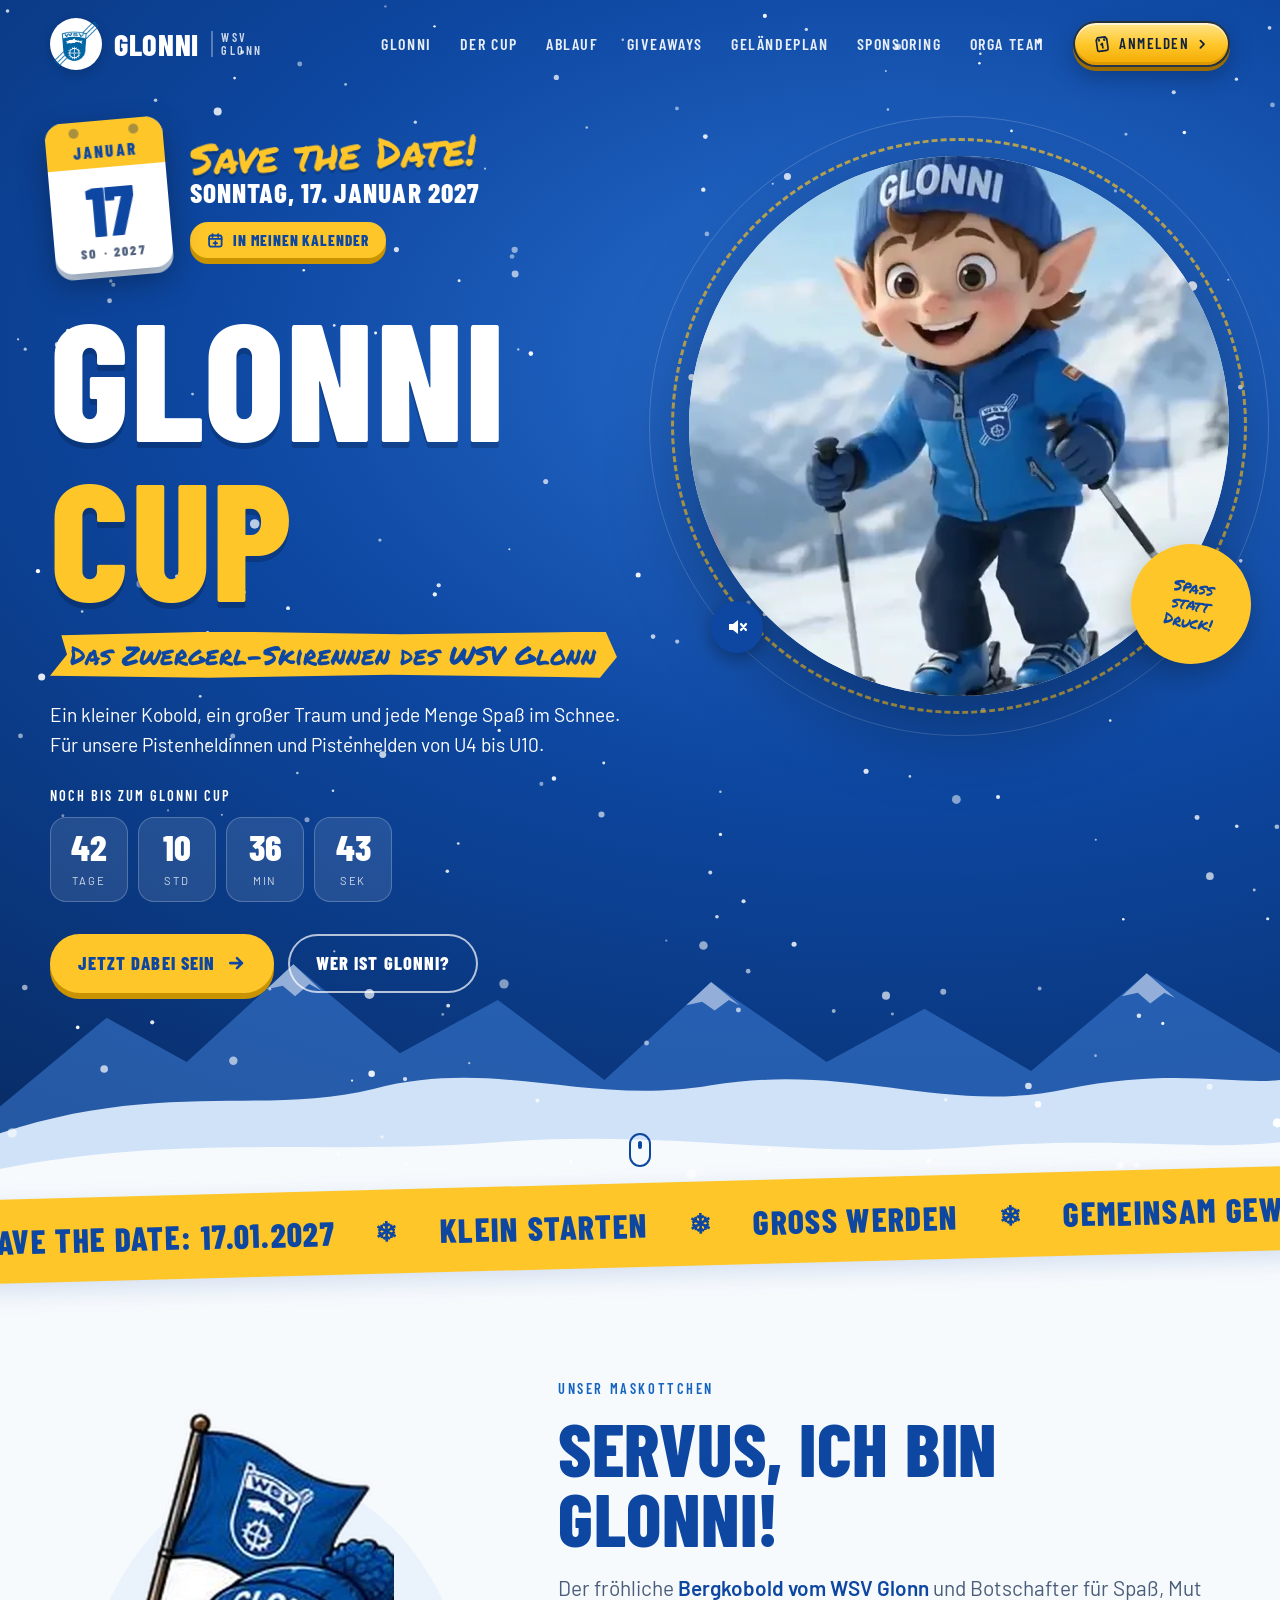
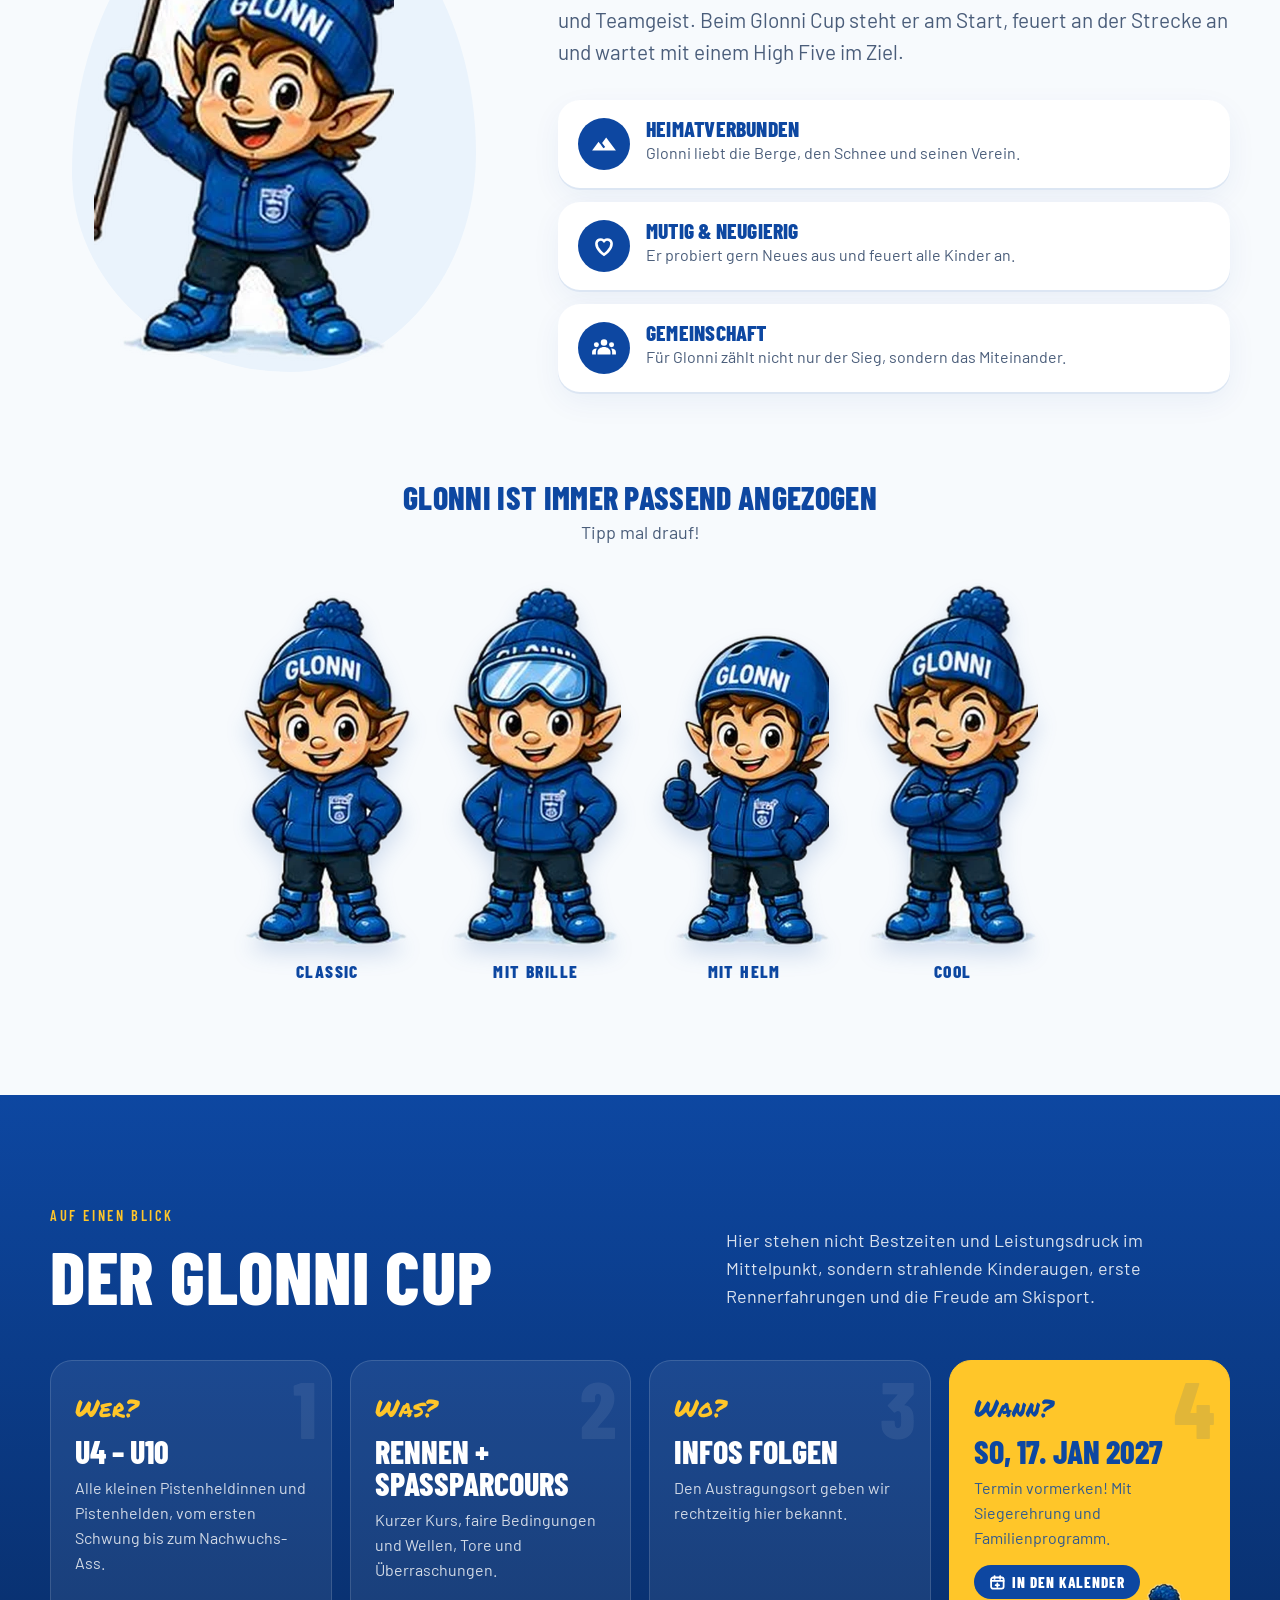
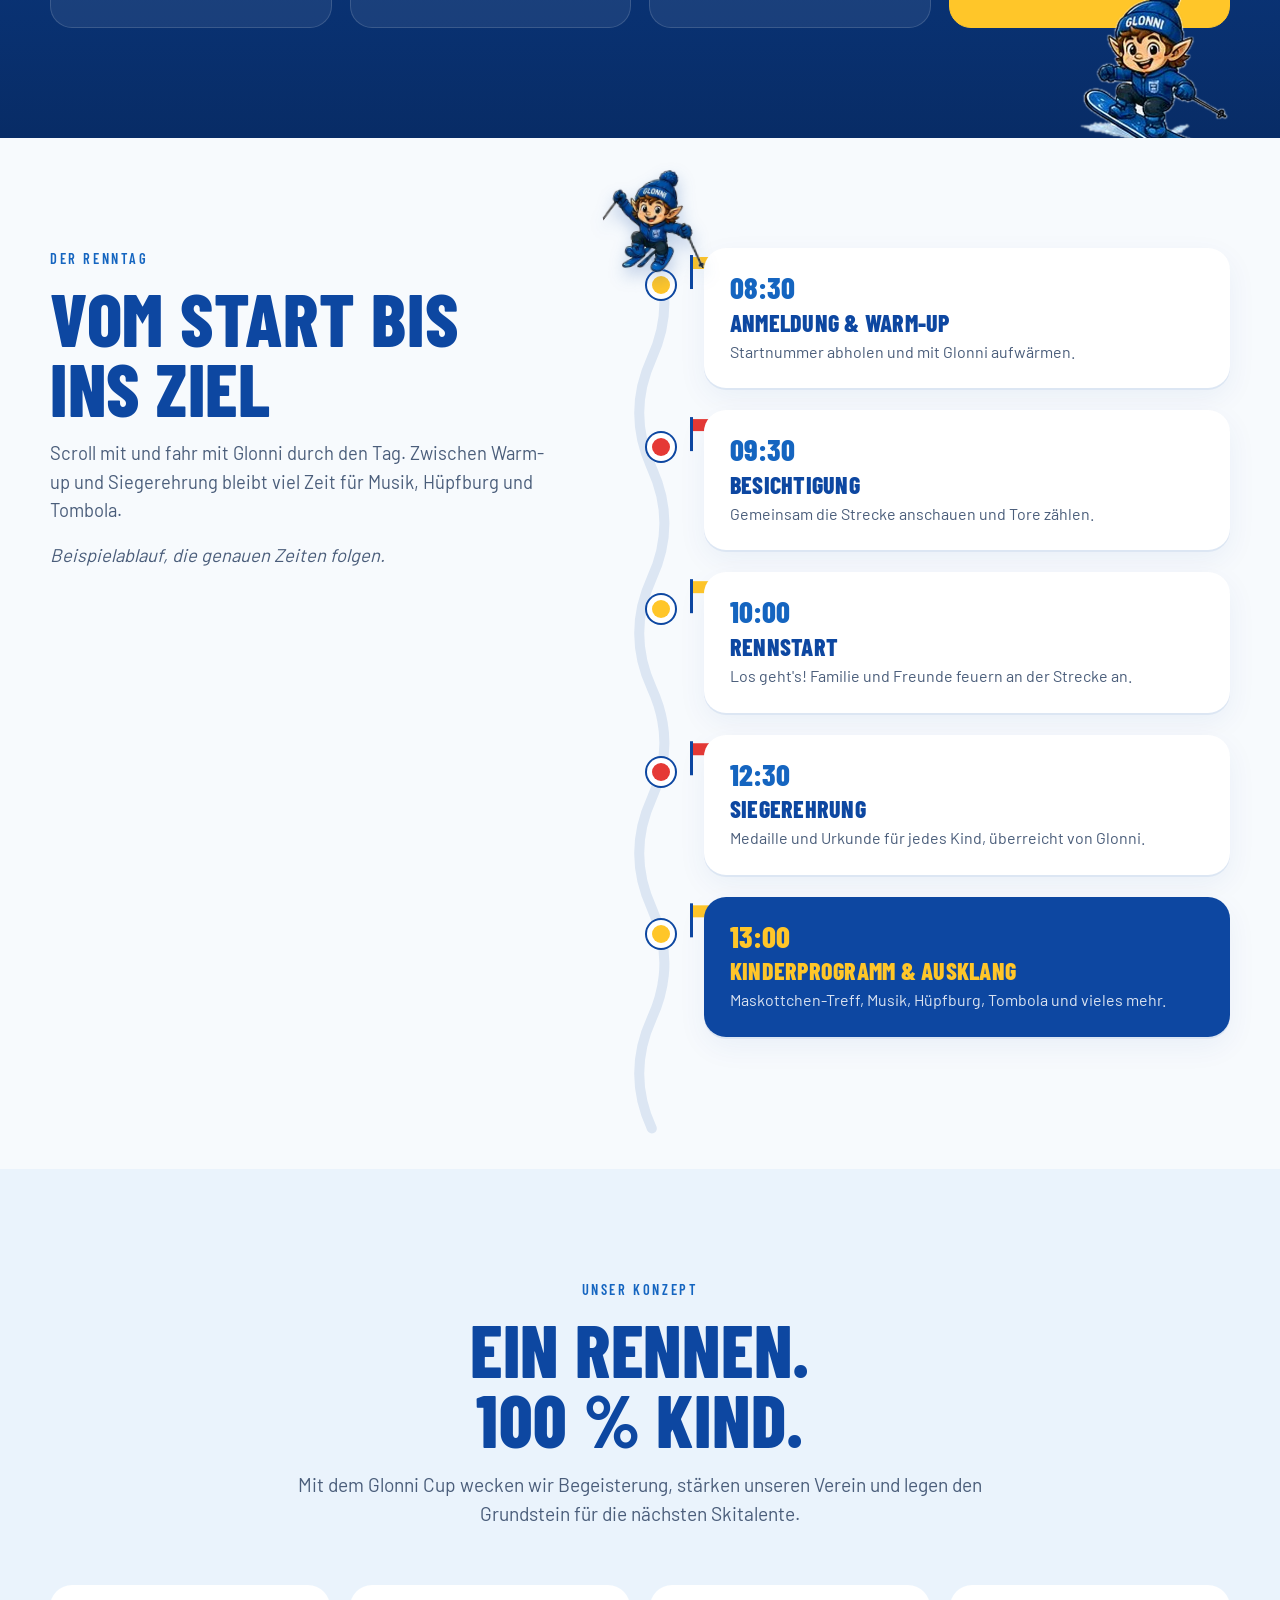
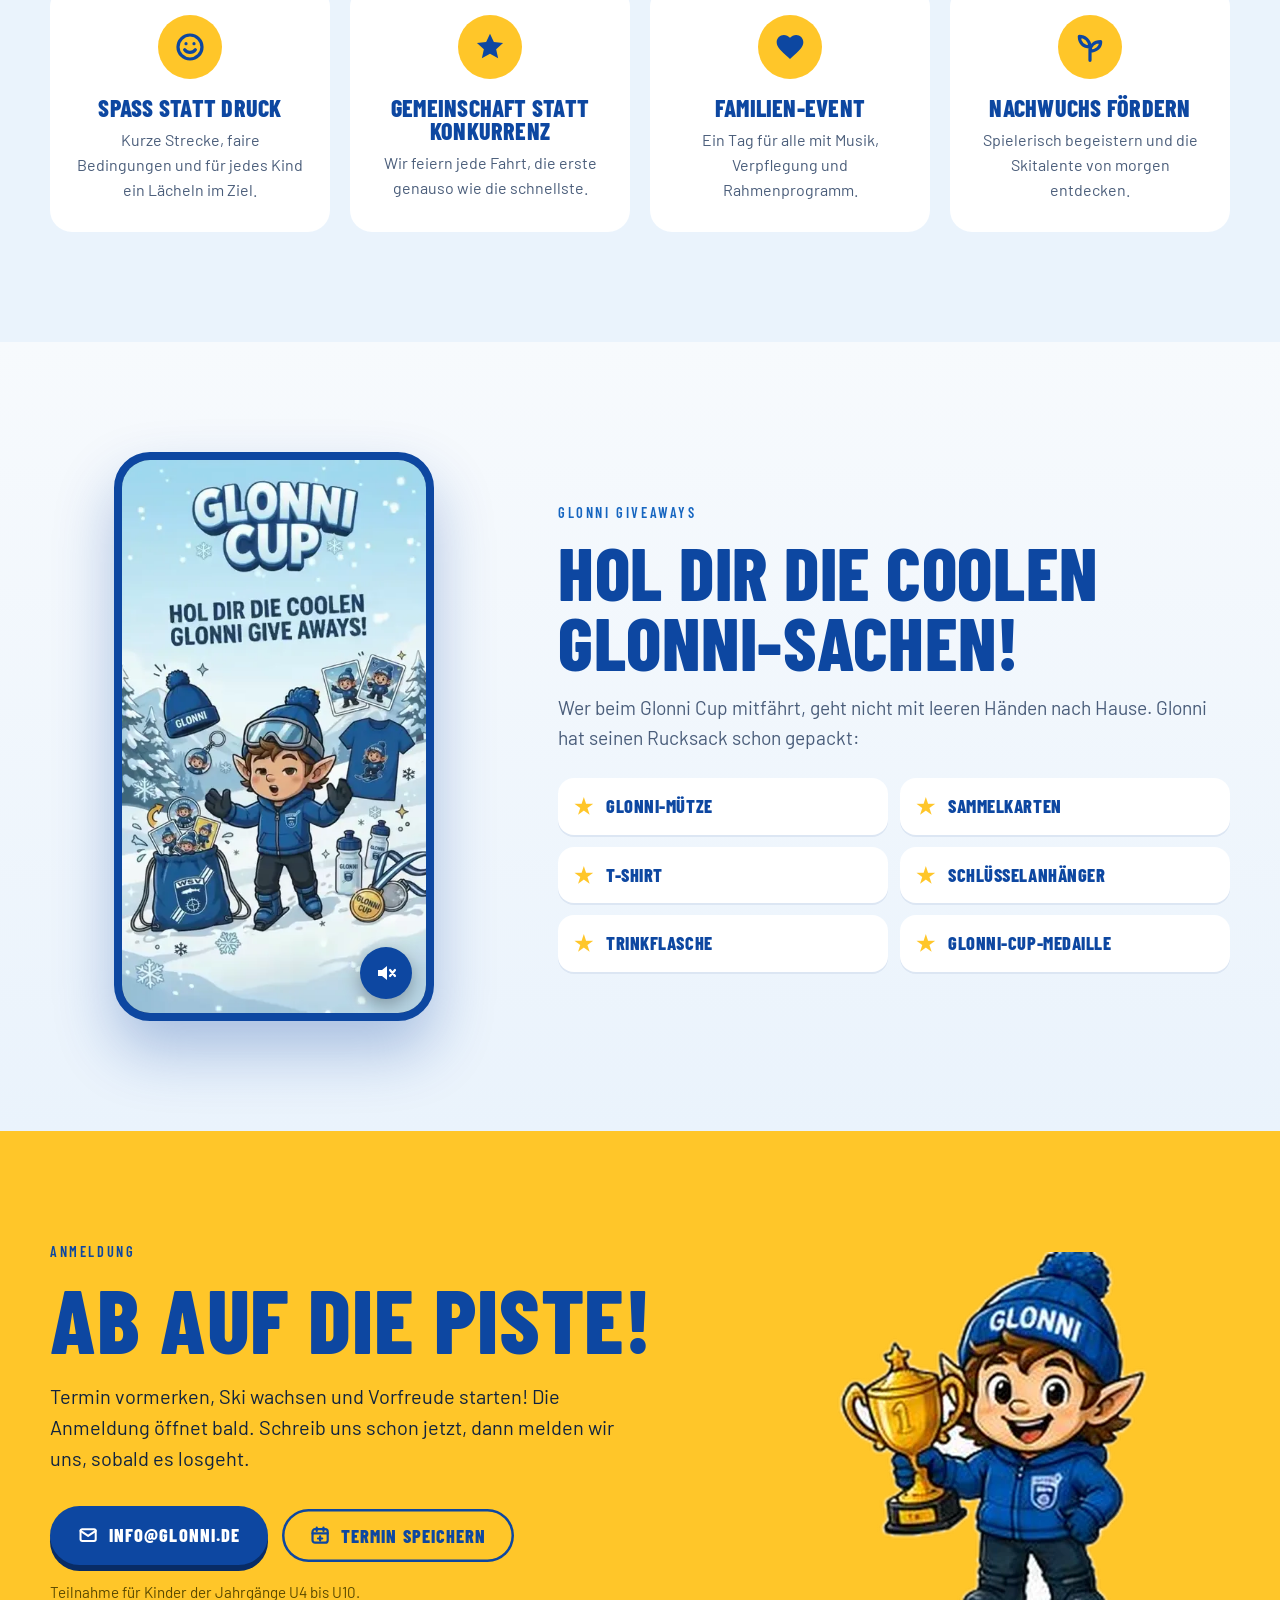
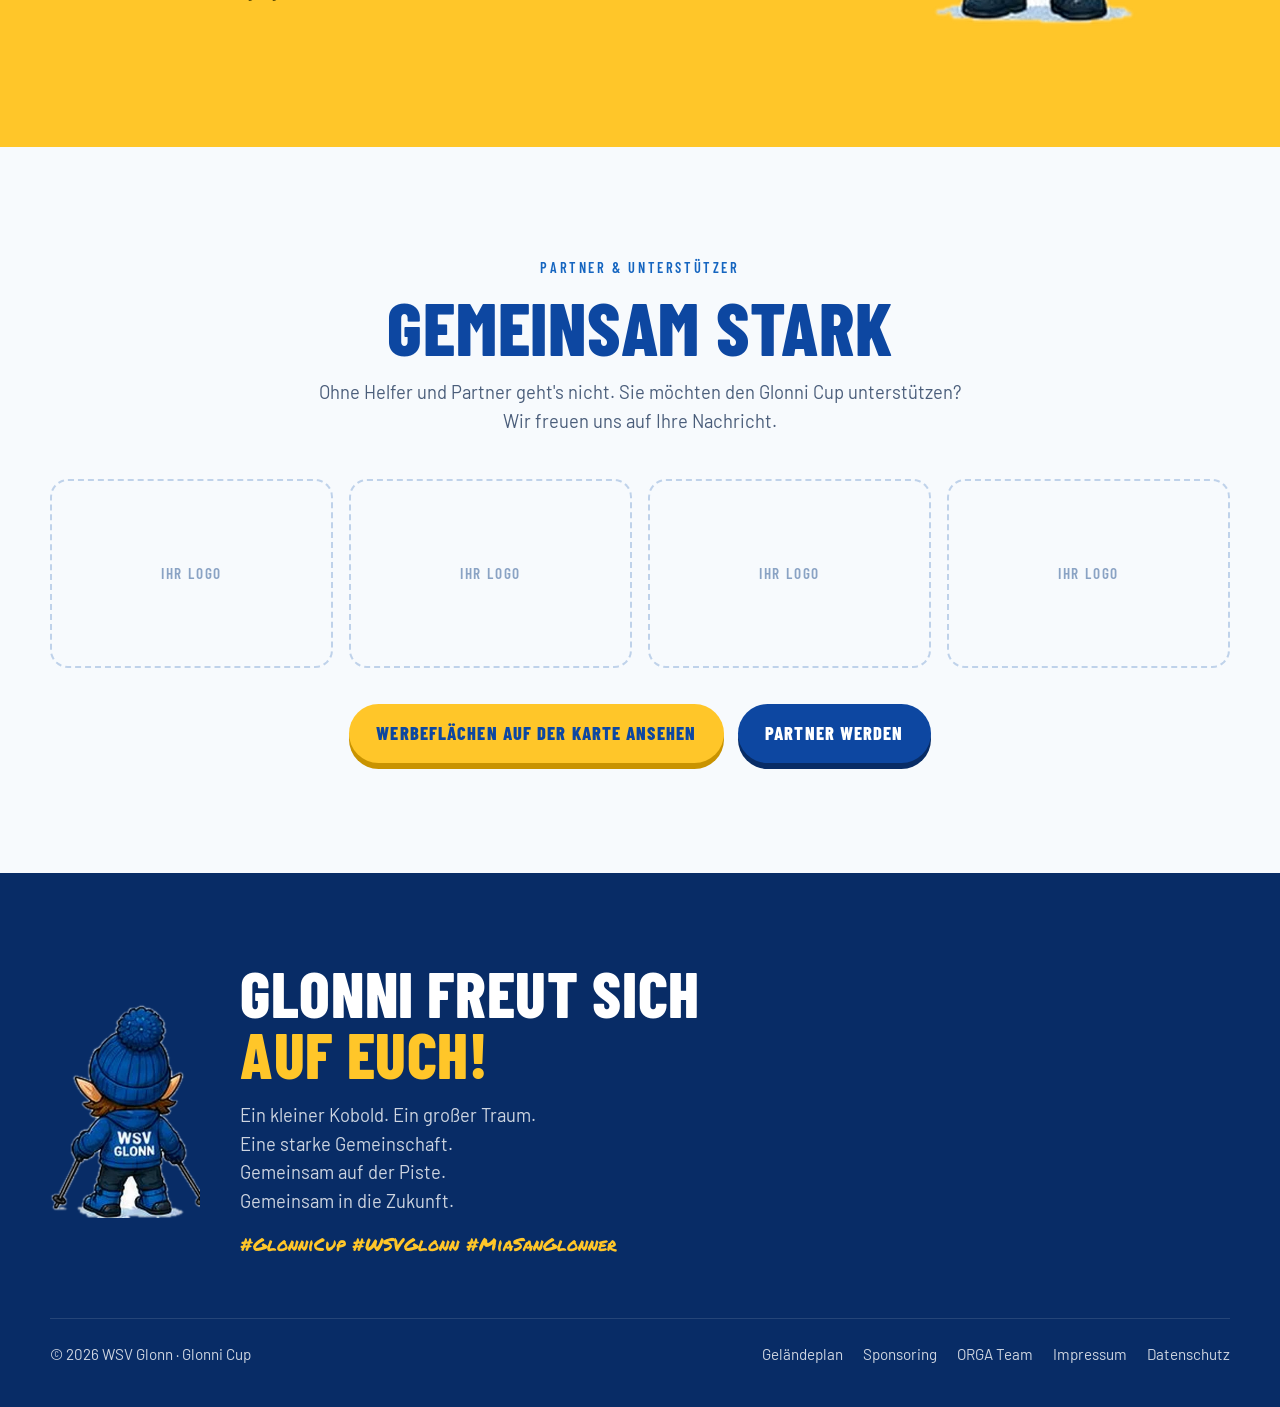
==== index.html @ fd5addab "Mobil: kompakter Anmelden-Button direkt neben dem Menü-Symbol Button am Handy auf Menü-Höhe (40 px)," ====
<!DOCTYPE html>
<html lang="de">
<head>
<meta charset="utf-8">
<meta name="viewport" content="width=device-width, initial-scale=1">
<title>Glonni Cup – Das Zwergerl-Skirennen des WSV Glonn</title>
<meta name="description" content="Save the Date: Glonni Cup 2027 am 17. Januar 2027 – das Zwergerl-Skirennen des WSV Glonn für Kinder U4 bis U10. Spaß statt Druck!">
<meta name="theme-color" content="#0D47A1">
<meta property="og:title" content="Glonni Cup 2027 – Das Zwergerl-Skirennen des WSV Glonn">
<meta property="og:description" content="Klein starten. Groß werden. Gemeinsam gewinnen.">
<link rel="icon" href="data:image/svg+xml,%3Csvg xmlns='http://www.w3.org/2000/svg' viewBox='0 0 64 64'%3E%3Ccircle cx='32' cy='32' r='32' fill='%230D47A1'/%3E%3Ctext x='32' y='45' font-family='Arial Black,Arial' font-weight='900' font-size='38' text-anchor='middle' fill='white'%3EG%3C/text%3E%3C/svg%3E">
<style>
@font-face{font-family:"Barlow Condensed";font-weight:800;font-display:swap;src:url([data-uri]) format("woff2")}
@font-face{font-family:"Barlow Condensed";font-weight:600;font-display:swap;src:url([data-uri]) format("woff2")}
@font-face{font-family:"Barlow";font-weight:400;font-display:swap;src:url([data-uri]) format("woff2")}
@font-face{font-family:"Barlow";font-weight:600;font-display:swap;src:url([data-uri]) format("woff2")}
@font-face{font-family:"Permanent Marker";font-weight:400;font-display:swap;src:url([data-uri]) format("woff2")}

:root{
  --navy:#0D47A1; --deep:#082C66; --blue:#1565C0; --sky:#42A5F5; --ice:#EAF3FC; --snow:#F7FAFD;
  --yellow:#FFC629; --ink:#10233F; --muted:#4A5D7A;
  --display:"Barlow Condensed","Arial Narrow",Arial,sans-serif;
  --body:"Barlow",system-ui,-apple-system,"Segoe UI",sans-serif;
  --brush:"Permanent Marker","Comic Sans MS",cursive;
  --r:22px;
}
*{box-sizing:border-box;margin:0;padding:0}
html{scroll-behavior:smooth;-webkit-text-size-adjust:100%;overflow-x:hidden}
@supports (overflow:clip){html,body{overflow-x:clip}}
body{font-family:var(--body);color:var(--ink);background:var(--snow);line-height:1.55;font-size:18px;overflow-x:hidden}
img{display:block;max-width:100%;height:auto}
a{color:inherit}
.wrap{width:min(1180px,100% - 40px);margin-inline:auto}
h1,h2,h3{font-family:var(--display);font-weight:800;line-height:.95;letter-spacing:.01em;text-transform:uppercase}
h2{font-size:clamp(2.6rem,7vw,4.6rem);color:var(--navy)}
h3{font-size:1.5rem;color:var(--navy)}
.kicker{font-family:var(--display);font-weight:600;text-transform:uppercase;letter-spacing:.18em;font-size:.9rem;color:var(--blue);margin-bottom:.8rem;display:block}
.brush{font-family:var(--brush);display:inline-block;background:var(--yellow);color:var(--navy);padding:.35em .8em .3em;transform:rotate(-2.5deg);
  clip-path:polygon(2% 8%,30% 0,62% 6%,98% 0,100% 55%,97% 100%,60% 94%,28% 100%,0 96%,3% 50%);line-height:1.15}
.btn{display:inline-flex;align-items:center;gap:.6em;font-family:var(--display);font-weight:800;text-transform:uppercase;letter-spacing:.06em;font-size:1.15rem;
  padding:.85em 1.5em;border-radius:999px;text-decoration:none;transition:transform .2s cubic-bezier(.3,1.6,.5,1),box-shadow .2s;border:0;cursor:pointer}
.btn:hover{transform:translateY(-3px) rotate(-1deg)}
.btn-y{background:var(--yellow);color:var(--navy);box-shadow:0 6px 0 #C99300}
.btn-y:hover{box-shadow:0 9px 0 #C99300}
.btn-o{color:#fff;box-shadow:inset 0 0 0 2px rgba(255,255,255,.7)}
.btn-n{background:var(--navy);color:#fff;box-shadow:0 6px 0 var(--deep)}
.btn svg{width:1.1em;height:1.1em}

/* NAV */
.nav{position:fixed;inset:0 0 auto;z-index:50;transition:background .3s,box-shadow .3s,padding .3s;padding:18px 0}
.nav.solid{background:rgba(8,44,102,.92);backdrop-filter:blur(10px);-webkit-backdrop-filter:blur(10px);box-shadow:0 4px 20px rgba(0,0,0,.15);padding:10px 0}
.nav .wrap{display:flex;align-items:center;justify-content:space-between;gap:20px}
.logo{font-family:var(--display);font-weight:800;font-size:1.9rem;color:#fff;text-decoration:none;letter-spacing:.02em;display:flex;align-items:center;gap:.4em}
.logo .crest{flex:none;width:52px;height:52px;border-radius:50%;background:#fff;display:grid;place-items:center;box-shadow:0 3px 12px rgba(0,0,0,.18);transition:width .3s,height .3s}
.logo .crest img{width:84%;height:84%;object-fit:contain}
.nav.solid .logo .crest{width:44px;height:44px}
.logo .lt{line-height:1}
.logo small{font-size:.75rem;letter-spacing:.2em;opacity:.8;font-weight:600;border-left:2px solid rgba(255,255,255,.4);padding-left:.7em;line-height:1.1}
.nav ul{display:flex;gap:28px;list-style:none;align-items:center}
.nav ul a{color:#fff;text-decoration:none;font-family:var(--display);font-weight:600;text-transform:uppercase;letter-spacing:.1em;font-size:1rem;opacity:.9}
.nav ul a:hover{opacity:1;color:var(--yellow)}
.nav .btn{font-size:.95rem;padding:.6em 1.2em}
@media (max-width:1080px){.nav ul{gap:18px}.nav ul a{letter-spacing:.06em}}
.mob,.menu{display:none}
@media (max-width:820px){
  .nav ul{display:none}
  .nav .wrap{gap:10px}
  .logo{font-size:1.6rem;gap:.35em;min-width:0}
  .logo small{display:block;font-size:.62rem;padding-left:.55em}
  .logo .crest{width:44px;height:44px}
  .nav.solid .logo .crest{width:40px;height:40px}
  .mob{display:flex;align-items:center;gap:12px}
  .mcta{font-size:.9rem;padding:.55em 1.1em;transition:opacity .25s,transform .25s}
  .nav.open .mcta{opacity:0;pointer-events:none;transform:translateY(-6px)}
  .nav.open{background:transparent;box-shadow:none;backdrop-filter:none;-webkit-backdrop-filter:none}
  .burger{width:48px;height:48px;border-radius:50%;border:0;background:rgba(255,255,255,.14);display:grid;place-content:center;gap:5px;cursor:pointer;-webkit-tap-highlight-color:transparent}
  .nav.solid .burger{background:rgba(255,255,255,.12)}
  .burger i{display:block;width:22px;height:2.5px;border-radius:2px;background:#fff;transition:transform .35s cubic-bezier(.6,0,.3,1.3),opacity .2s}
  .nav.open .burger{background:var(--yellow)}
  .nav.open .burger i{background:var(--navy)}
  .nav.open .burger i:nth-child(1){transform:translateY(7.5px) rotate(45deg)}
  .nav.open .burger i:nth-child(2){opacity:0}
  .nav.open .burger i:nth-child(3){transform:translateY(-7.5px) rotate(-45deg)}
  .menu{display:block;position:fixed;inset:0;z-index:49;background:radial-gradient(120% 70% at 80% 0%,#2A6FD0 0%,var(--navy) 45%,var(--deep) 100%);
    clip-path:circle(0 at calc(100% - 44px) 44px);transition:clip-path .55s cubic-bezier(.7,0,.2,1);visibility:hidden;overflow:hidden}
  .menu.open{clip-path:circle(150% at calc(100% - 44px) 44px);visibility:visible}
  .menu-in{display:flex;flex-direction:column;align-items:flex-start;gap:4px;padding:110px 28px 40px;height:100%;overflow-y:auto}
  .menu a:not(.btn){font-family:var(--display);font-weight:800;text-transform:uppercase;color:#fff;text-decoration:none;font-size:clamp(2.3rem,11vw,3.2rem);line-height:1.15;letter-spacing:.01em;
    opacity:0;transform:translateX(-30px);transition:opacity .4s,transform .5s cubic-bezier(.2,1.2,.4,1),color .2s}
  .menu a:not(.btn):active,.menu a:not(.btn):hover{color:var(--yellow)}
  .menu .btn{margin-top:22px;font-size:1.2rem;opacity:0;transform:translateY(20px);transition:opacity .4s,transform .5s cubic-bezier(.2,1.2,.4,1)}
  .mdate{font-family:var(--display);font-weight:800;text-transform:uppercase;letter-spacing:.14em;font-size:.9rem;color:var(--yellow);margin-bottom:14px;opacity:0;transition:opacity .4s}
  .menu.open a,.menu.open .btn,.menu.open .mdate{opacity:1;transform:none}
  .menu.open .menu-in>*:nth-child(2){transition-delay:.12s}.menu.open .menu-in>*:nth-child(3){transition-delay:.16s}
  .menu.open .menu-in>*:nth-child(4){transition-delay:.2s}.menu.open .menu-in>*:nth-child(5){transition-delay:.24s}
  .menu.open .menu-in>*:nth-child(6){transition-delay:.28s}.menu.open .menu-in>*:nth-child(7){transition-delay:.32s}
  .menu.open .menu-in>*:nth-child(8){transition-delay:.36s}.menu.open .menu-in>*:nth-child(9){transition-delay:.4s}.menu.open .menu-in>*:nth-child(10){transition-delay:.44s}.menu.open .menu-in>*:nth-child(11){transition-delay:.48s}
  .mglonni{position:absolute;right:-10px;bottom:-30px;width:42%;max-width:190px;transform:translateY(60%) rotate(-8deg);transition:transform .7s cubic-bezier(.2,1.3,.4,1) .3s;pointer-events:none}
  .menu.open .mglonni{transform:translateY(0) rotate(-8deg)}
}
@media (max-width:820px) and (max-height:620px){.mglonni{display:none}}

/* HERO */
.hero{position:relative;min-height:100svh;background:radial-gradient(120% 80% at 70% 30%,#2A6FD0 0%,var(--navy) 45%,var(--deep) 100%);color:#fff;overflow:hidden;display:flex;align-items:center;padding:120px 0 200px}
#snow{position:absolute;inset:0;width:100%;height:100%;pointer-events:none;z-index:3}
.hero .wrap{position:relative;z-index:4;display:grid;grid-template-columns:1.05fr .95fr;gap:40px;align-items:center}
.hero h1{font-size:clamp(4.6rem,15vw,10.5rem);color:#fff;text-shadow:0 6px 0 rgba(0,0,0,.18)}
.hero h1 span{display:block}
.hero h1 .l2{color:var(--yellow)}
.hero .brush{font-size:clamp(1.1rem,2.6vw,1.6rem);margin:1rem 0 1.4rem}
.hero p.lead{font-size:1.2rem;max-width:30em;opacity:.92}
.hero .cta{display:flex;flex-wrap:wrap;gap:14px;margin-top:2rem}
.count{display:flex;gap:10px;margin-top:1.8rem}
.count div{background:rgba(255,255,255,.1);border:1px solid rgba(255,255,255,.22);border-radius:16px;padding:10px 0 8px;width:78px;text-align:center;backdrop-filter:blur(4px)}
.count b{display:block;font-family:var(--display);font-weight:800;font-size:2.3rem;line-height:1}
.count span{font-size:.7rem;letter-spacing:.16em;text-transform:uppercase;opacity:.8}
.count-label{font-family:var(--display);font-weight:600;letter-spacing:.14em;text-transform:uppercase;font-size:.9rem;margin-top:1.6rem;opacity:.85}
.count-label + .count{margin-top:.6rem}

.globe{position:relative;aspect-ratio:1;width:min(100%,540px);justify-self:center;align-self:start;margin-top:36px}
.globe .disc{position:absolute;inset:0;border-radius:50%;overflow:hidden;isolation:isolate;background:radial-gradient(circle at 50% 45%,#fff 0,var(--snow) 60%,#DCE9F7 100%);box-shadow:0 30px 80px rgba(0,0,0,.35),inset 0 -20px 40px rgba(13,71,161,.12)}
.globe .ring{position:absolute;inset:-18px;border-radius:50%;border:3px dashed rgba(255,198,41,.7);animation:spin 40s linear infinite}
.globe .ring2{position:absolute;inset:-40px;border-radius:50%;border:1px solid rgba(255,255,255,.18)}
.globe .skier{position:absolute;inset:0;width:100%;height:100%;object-fit:cover;object-position:50% 62%}
.globe{pointer-events:none}.globe .snd{pointer-events:auto}
.snd{position:absolute;left:4%;bottom:8%;z-index:3;width:52px;height:52px;border-radius:50%;border:0;background:var(--navy);color:#fff;display:grid;place-items:center;cursor:pointer;box-shadow:0 6px 18px rgba(0,0,0,.3);transition:transform .2s}
.snd:hover{transform:scale(1.1)}.snd svg{width:24px;height:24px}.snd .w{display:none}.snd.on .w{display:inline}.snd.on .x{display:none}
.std{display:inline-block;font-family:var(--display);font-weight:800;text-transform:uppercase;letter-spacing:.14em;font-size:1rem;background:rgba(255,255,255,.12);border:1px solid rgba(255,255,255,.3);border-radius:999px;padding:.45em 1.1em;margin-bottom:1rem;color:#fff}
.globe .badge{position:absolute;right:-4%;bottom:6%;width:120px;height:120px;border-radius:50%;background:var(--yellow);color:var(--navy);display:grid;place-items:center;text-align:center;
  font-family:var(--brush);font-size:1rem;line-height:1.1;transform:rotate(10deg);box-shadow:0 10px 30px rgba(0,0,0,.25);animation:wobble 4s ease-in-out infinite;z-index:2}
.enter{opacity:0;animation:dropin 1.1s cubic-bezier(.2,1.3,.4,1) forwards}
.enter.d1{animation-delay:.1s}.enter.d2{animation-delay:.25s}.enter.d3{animation-delay:.4s}.enter.d4{animation-delay:.55s}.enter.d5{animation-delay:.7s}
.globe.enter{animation:skiin 1.4s cubic-bezier(.2,1.1,.3,1) .3s forwards}
@keyframes dropin{from{opacity:0;transform:translateY(40px)}to{opacity:1;transform:none}}
@keyframes skiin{from{opacity:0;transform:translate(30%,-25%) rotate(12deg) scale(.7)}to{opacity:1;transform:none}}
@keyframes carve{0%,100%{transform:translate(0,0) rotate(-2deg)}50%{transform:translate(-3%,2%) rotate(3deg)}}
@keyframes spin{to{transform:rotate(360deg)}}
@keyframes wobble{0%,100%{transform:rotate(10deg) scale(1)}50%{transform:rotate(-4deg) scale(1.06)}}

.mtn{position:absolute;left:0;right:0;bottom:-2px;width:100%;z-index:2;pointer-events:none}
.mtn svg{display:block;width:100%;height:auto}
.mtn.back{z-index:1}
.scroll-hint{position:absolute;left:50%;bottom:26px;z-index:5;transform:translateX(-50%);color:var(--navy);font-family:var(--display);font-weight:600;letter-spacing:.2em;text-transform:uppercase;font-size:.8rem;display:flex;flex-direction:column;align-items:center;gap:4px;text-decoration:none}
.scroll-hint i{width:22px;height:34px;border:2px solid var(--navy);border-radius:12px;position:relative}
.scroll-hint i::after{content:"";position:absolute;left:50%;top:6px;width:4px;height:8px;margin-left:-2px;border-radius:2px;background:var(--navy);animation:sh 1.6s infinite}
@keyframes sh{0%{opacity:1;transform:none}100%{opacity:0;transform:translateY(12px)}}

@media (max-width:900px){
  .hero{padding:110px 0 170px}
  .hero .wrap{grid-template-columns:1fr;text-align:center}
  .hero p.lead{margin-inline:auto}
  .hero .cta,.count{justify-content:center}
  .globe{width:min(86%,420px);order:-1;margin-top:10px}
  .globe .badge{width:96px;height:96px;font-size:.85rem}
  .hero .brush{font-size:1rem}
  /* Handy: Video rechteckig, bildschirmfüllend */
  .hero{padding-top:0;align-items:flex-start}
  .hero .wrap{gap:28px}
  .globe{order:-1;width:100vw;max-width:none;margin:0 calc(50% - 50vw);aspect-ratio:auto;height:100vh;height:100svh;justify-self:stretch}
  .globe .ring,.globe .ring2{display:none}
  .globe .disc{border-radius:0;box-shadow:none;background:var(--deep)}
  .globe .skier{object-position:50% 50%}
  .globe .disc::after{content:"";position:absolute;inset:auto 0 0 0;height:30%;background:linear-gradient(to bottom,rgba(8,44,102,0),var(--deep));pointer-events:none}
  .globe .disc::before{content:"";position:absolute;inset:0 0 auto 0;height:120px;background:linear-gradient(to top,rgba(8,44,102,0),rgba(8,44,102,.55));z-index:1;pointer-events:none}
  .globe .badge{right:16px;bottom:72px;transform:rotate(10deg)}
  .globe .snd{left:16px;bottom:80px}
  .globe.enter{animation:vfade 1s ease .1s forwards}
  @keyframes vfade{from{opacity:0}to{opacity:1}}
}


/* Anmelden-Button */
.signbtn{position:relative;overflow:hidden;isolation:isolate;gap:.5em;color:var(--ink);letter-spacing:.08em;
  background:linear-gradient(180deg,#FFE58A 0%,#FFC629 52%,#F2A900 100%);border:2px solid rgba(16,35,63,.9);
  box-shadow:inset 0 2px 0 rgba(255,255,255,.65),inset 0 -3px 0 rgba(160,100,0,.25),0 4px 0 #9C6B00,0 10px 22px rgba(4,22,56,.35);
  transition:transform .2s cubic-bezier(.3,1.6,.5,1),box-shadow .2s}
.signbtn .ic{width:1.2em;height:1.2em;flex:none;transform:rotate(-8deg)}
.signbtn .ch{width:.95em;height:.95em;flex:none;margin-left:-.1em;transition:transform .25s}
.signbtn::after{content:"";position:absolute;inset:-20% auto -20% -60%;width:45%;z-index:-1;
  background:linear-gradient(100deg,transparent,rgba(255,255,255,.85),transparent);transform:skewX(-20deg);animation:shine 4.5s ease-in-out 1.5s infinite}
@keyframes shine{0%,70%{left:-60%}100%{left:130%}}
.signbtn:hover{transform:translateY(-2px) rotate(-1deg);box-shadow:inset 0 2px 0 rgba(255,255,255,.65),inset 0 -3px 0 rgba(160,100,0,.25),0 6px 0 #9C6B00,0 14px 28px rgba(4,22,56,.4)}
.signbtn:hover .ch{transform:translateX(3px)}
.signbtn:active{transform:translateY(3px);box-shadow:inset 0 2px 0 rgba(255,255,255,.5),0 1px 0 #9C6B00,0 4px 10px rgba(4,22,56,.3)}
.signbtn:focus-visible{outline:3px solid #fff;outline-offset:3px}
.nav ul a.signbtn,.nav ul a.signbtn:hover,.nav .signbtn:hover{color:var(--ink);opacity:1}
@media (max-width:380px){.signbtn .ch{display:none}}
/* Handy: kompakter Anmelden-Button direkt neben dem Menü-Symbol */
@media (max-width:820px){
  .nav .mob{gap:8px}
  .nav .signbtn.mcta{height:40px;padding:0 .85em;font-size:.8rem;letter-spacing:.06em;gap:.4em;border-width:1.5px;
    box-shadow:inset 0 2px 0 rgba(255,255,255,.65),inset 0 -2px 0 rgba(160,100,0,.25),0 3px 0 #9C6B00,0 6px 14px rgba(4,22,56,.3)}
  .nav .signbtn.mcta .ch{display:none}
  .nav .signbtn.mcta .ic{width:1.05em;height:1.05em}
  .nav .signbtn.mcta:hover{transform:translateY(-1px)}
}
@media (prefers-reduced-motion:reduce){.signbtn::after{animation:none;display:none}}
/* MARQUEE */
.marquee{background:var(--yellow);color:var(--navy);overflow:hidden;padding:16px 0;transform:rotate(-1.5deg);margin:-10px -20px 0;position:relative;z-index:6;box-shadow:0 8px 24px rgba(13,71,161,.15)}
.marquee .track{display:flex;width:max-content;animation:mq 28s linear infinite}
.marquee span{font-family:var(--display);font-weight:800;text-transform:uppercase;font-size:clamp(1.4rem,3vw,2.1rem);letter-spacing:.04em;padding-right:1.2em;white-space:nowrap;display:flex;align-items:center;gap:1.2em}
.marquee span::after{content:"❄";font-size:.8em}
@keyframes mq{to{transform:translateX(-50%)}}

section{position:relative;padding:110px 0}

/* GLONNI */
.about .grid{display:grid;grid-template-columns:.8fr 1.2fr;gap:60px;align-items:center}
.about .fig{position:relative;justify-self:center;width:min(100%,360px)}
.about .fig::before{content:"";position:absolute;inset:12% -6% -2%;background:var(--ice);border-radius:50% 50% 46% 54%/60% 56% 44% 40%;z-index:-1;animation:blob 9s ease-in-out infinite}
.about .fig img{animation:wave 2.8s ease-in-out infinite;transform-origin:50% 100%}
@keyframes wave{0%,100%{transform:rotate(-2deg)}50%{transform:rotate(2.5deg) translateY(-6px)}}
@keyframes blob{0%,100%{border-radius:50% 50% 46% 54%/60% 56% 44% 40%}50%{border-radius:42% 58% 55% 45%/48% 62% 38% 52%}}
.about p.big{font-size:1.3rem;margin:1.2rem 0 2rem;color:var(--muted)}
.about p.big strong{color:var(--navy)}
.traits{display:grid;gap:14px}
.trait{display:flex;gap:16px;align-items:flex-start;background:#fff;border-radius:var(--r);padding:18px 20px;box-shadow:0 2px 0 #DCE6F3,0 10px 30px rgba(13,71,161,.06);transition:transform .25s}
.trait:hover{transform:translateX(6px)}
.ico{flex:none;width:52px;height:52px;border-radius:50%;background:var(--navy);color:#fff;display:grid;place-items:center}
.ico svg{width:26px;height:26px}
.trait h3{font-size:1.35rem;margin-bottom:.15rem}
.trait p{color:var(--muted);font-size:1rem}

.wardrobe{margin-top:90px;text-align:center}
.wardrobe h3{font-size:2rem}
.wardrobe .sub{color:var(--muted);margin-top:.4rem}
.lineup{display:flex;justify-content:center;align-items:flex-end;gap:clamp(6px,3vw,40px);margin-top:36px;flex-wrap:nowrap}
.lineup figure{flex:1 1 0;max-width:170px;cursor:pointer;-webkit-tap-highlight-color:transparent}
.lineup img{animation:bob 2.4s ease-in-out infinite;transform-origin:50% 100%;filter:drop-shadow(0 12px 10px rgba(13,71,161,.15))}
.lineup figure:nth-child(2) img{animation-delay:-.6s}.lineup figure:nth-child(3) img{animation-delay:-1.2s}.lineup figure:nth-child(4) img{animation-delay:-1.8s}
.lineup figure.hop img{animation:hop .7s cubic-bezier(.3,1.5,.5,1)}
.lineup figcaption{font-family:var(--display);font-weight:800;text-transform:uppercase;color:var(--navy);letter-spacing:.08em;margin-top:10px;font-size:clamp(.8rem,2vw,1.1rem)}
@keyframes bob{0%,100%{transform:translateY(0) scaleY(1)}50%{transform:translateY(-8px) scaleY(1.01)}}
@keyframes hop{0%{transform:none}35%{transform:translateY(-50px) rotate(-8deg)}60%{transform:translateY(0) scaleY(.9)}80%{transform:scaleY(1.04)}100%{transform:none}}
@media (max-width:900px){.about .grid{grid-template-columns:1fr;gap:30px}.about .fig{width:min(70%,280px)}}

/* FACTS */
.facts{background:linear-gradient(180deg,var(--navy),var(--deep));color:#fff;overflow:hidden}
.facts h2{color:#fff}
.facts .kicker{color:var(--yellow)}
.facts .head{display:flex;justify-content:space-between;align-items:flex-end;gap:30px;flex-wrap:wrap}
.facts .head p{max-width:28em;opacity:.85}
.cards{display:grid;grid-template-columns:repeat(4,1fr);gap:18px;margin-top:50px}
.card{background:rgba(255,255,255,.07);border:1px solid rgba(255,255,255,.14);border-radius:var(--r);padding:28px 24px;position:relative;overflow:hidden;transition:transform .3s,background .3s}
.card:hover{transform:translateY(-6px) rotate(-.5deg);background:rgba(255,255,255,.12)}
.card .q{font-family:var(--brush);color:var(--yellow);font-size:1.5rem}
.card .a{font-family:var(--display);font-weight:800;text-transform:uppercase;font-size:2rem;line-height:1;margin:.5rem 0 .6rem}
.card p{opacity:.8;font-size:1rem}
.card .num{position:absolute;right:14px;top:6px;font-family:var(--display);font-weight:800;font-size:5rem;opacity:.07;line-height:1}
.facts .peek{position:absolute;right:4%;bottom:-6px;width:150px;animation:board 3.4s ease-in-out infinite}
@keyframes board{0%,100%{transform:translateX(0) rotate(0)}50%{transform:translateX(-30px) rotate(-6deg)}}
@media (max-width:980px){.cards{grid-template-columns:1fr 1fr}}
@media (max-width:560px){.cards{grid-template-columns:1fr}.facts .peek{width:110px}}

/* ABLAUF */
.ablauf .grid{display:grid;grid-template-columns:.9fr 1.1fr;gap:60px}
.ablauf .intro{position:sticky;top:110px;align-self:start}
.ablauf .intro p{color:var(--muted);margin-top:1rem;font-size:1.15rem}
.ablauf .note{font-size:.9rem;margin-top:1rem;color:var(--muted);font-style:italic}
.course{position:relative;padding-left:90px}
.course svg.path{position:absolute;left:0;top:0;width:90px;height:100%;overflow:visible}
.course .rider{position:absolute;left:-4px;top:0;width:96px;z-index:3;transition:top .1s linear;pointer-events:none;filter:drop-shadow(0 8px 8px rgba(13,71,161,.25))}
.step{position:relative;background:#fff;border-radius:var(--r);padding:24px 26px;margin-bottom:22px;box-shadow:0 2px 0 #DCE6F3,0 10px 30px rgba(13,71,161,.06)}
.step::before{content:"";position:absolute;left:-52px;top:28px;width:18px;height:18px;border-radius:50%;background:var(--yellow);box-shadow:0 0 0 5px #fff,0 0 0 7px var(--navy)}
.step:nth-child(even)::before{background:#E53935}
.step time{font-family:var(--display);font-weight:800;font-size:1.9rem;color:var(--blue);line-height:1}
.step h3{margin:.3rem 0 .3rem}
.step p{color:var(--muted);font-size:1rem}
.step.finish{background:var(--navy);color:#fff}
.step.finish h3,.step.finish time{color:var(--yellow)}
.step.finish p{color:rgba(255,255,255,.85)}
@media (max-width:900px){.ablauf .grid{grid-template-columns:1fr;gap:40px}.ablauf .intro{position:static}.course{padding-left:70px}.course svg.path{width:70px}.course .rider{width:76px;left:-6px}.step::before{left:-44px}}

/* KONZEPT */
.konzept{background:var(--ice)}
.konzept .center{text-align:center;max-width:760px;margin:0 auto}
.konzept .center p{color:var(--muted);font-size:1.2rem;margin-top:1rem}
.pillars{display:grid;grid-template-columns:repeat(4,1fr);gap:20px;margin-top:56px}
.pillar{background:#fff;border-radius:var(--r);padding:30px 24px;text-align:center;transition:transform .3s cubic-bezier(.3,1.5,.5,1)}
.pillar:hover{transform:translateY(-8px)}
.pillar .ico{margin:0 auto 18px;width:64px;height:64px;background:var(--yellow);color:var(--navy)}
.pillar .ico svg{width:32px;height:32px}
.pillar p{color:var(--muted);font-size:1rem;margin-top:.5rem}
@media (max-width:980px){.pillars{grid-template-columns:1fr 1fr}}
@media (max-width:520px){.pillars{grid-template-columns:1fr}}

/* GIVEAWAYS */
.give{background:linear-gradient(180deg,var(--snow),var(--ice))}
.give .grid{display:grid;grid-template-columns:.8fr 1.2fr;gap:60px;align-items:center}
.give .lead{font-size:1.2rem;color:var(--muted);margin:1rem 0 1.6rem}
.phone{position:relative;justify-self:center;width:min(100%,320px);aspect-ratio:9/16;border-radius:36px;overflow:hidden;background:#0a2f6b;border:8px solid var(--navy);box-shadow:0 30px 60px rgba(13,71,161,.3);transform:rotate(-3deg)}
.phone video{width:100%;height:100%;object-fit:cover;display:block}
.phone .snd{left:auto;right:14px;bottom:14px}
.goodies{list-style:none;display:grid;grid-template-columns:1fr 1fr;gap:12px}
.goodies li{background:#fff;border-radius:16px;padding:14px 16px 14px 48px;position:relative;font-family:var(--display);font-weight:800;text-transform:uppercase;color:var(--navy);font-size:1.15rem;letter-spacing:.03em;box-shadow:0 2px 0 #DCE6F3}
.goodies li::before{content:"★";position:absolute;left:16px;top:50%;transform:translateY(-50%);color:var(--yellow);font-size:1.3rem}
@media (max-width:900px){.give .grid{grid-template-columns:1fr;gap:40px}.phone{width:min(78%,300px)}}
@media (max-width:420px){.goodies{grid-template-columns:1fr}}

/* ANMELDUNG */
.signup{background:var(--yellow);overflow:hidden}
.signup .grid{display:grid;grid-template-columns:1.2fr .8fr;gap:40px;align-items:center}
.signup h2{color:var(--navy);font-size:clamp(3rem,8vw,5.6rem)}
.signup p{font-size:1.25rem;color:var(--ink);margin:1.2rem 0 2rem;max-width:30em}
.signup .fig{position:relative;justify-self:center;width:min(100%,330px)}
.signup .fig img{animation:cheer 1.8s ease-in-out infinite;transform-origin:50% 100%}
@keyframes cheer{0%,100%{transform:rotate(0)}25%{transform:rotate(-3deg) translateY(-8px)}75%{transform:rotate(3deg)}}
.confetti{position:absolute;inset:0;pointer-events:none}
.confetti i{position:absolute;width:10px;height:16px;border-radius:2px;opacity:0;animation:conf 3.2s linear infinite}
@keyframes conf{0%{opacity:0;transform:translateY(-20px) rotate(0)}10%{opacity:1}100%{opacity:0;transform:translateY(340px) rotate(540deg)}}
.signup .small{font-size:.95rem;margin-top:1rem;color:#5b4a00}
@media (max-width:820px){.signup .grid{grid-template-columns:1fr;text-align:center}.signup p{margin-inline:auto}.signup .fig{width:min(70%,260px);order:-1}}

/* PARTNER */
.partner .center{text-align:center}
.partner .center p{color:var(--muted);margin:1rem auto 0;max-width:36em;font-size:1.15rem}
.logos{display:grid;grid-template-columns:repeat(4,1fr);gap:16px;margin-top:44px}
.logos div{aspect-ratio:3/2;border:2px dashed #BFD2EA;border-radius:18px;display:grid;place-items:center;color:#8AA3C4;font-family:var(--display);font-weight:600;letter-spacing:.12em;text-transform:uppercase;font-size:.95rem;transition:border-color .2s,color .2s,background .2s}
.logos div:hover{border-color:var(--navy);color:var(--navy);background:#fff}
@media (max-width:700px){.logos{grid-template-columns:1fr 1fr}}

/* FOOTER */
footer{background:var(--deep);color:#fff;padding:90px 0 40px;position:relative;overflow:hidden}
footer .top{display:grid;grid-template-columns:auto 1fr;gap:40px;align-items:center}
footer .bye img{width:150px;animation:walk 1.2s ease-in-out infinite}
@keyframes walk{0%,100%{transform:rotate(-3deg) translateY(0)}50%{transform:rotate(3deg) translateY(-6px)}}
footer h2{color:#fff;font-size:clamp(2.4rem,6vw,4rem)}
footer h2 em{font-style:normal;color:var(--yellow)}
footer .meta{margin-top:60px;padding-top:24px;border-top:1px solid rgba(255,255,255,.15);display:flex;justify-content:space-between;flex-wrap:wrap;gap:16px;font-size:.95rem;opacity:.8}
footer .meta a{text-decoration:none;margin-left:20px}
footer .meta a:first-child{margin-left:0}
footer .meta a:hover{color:var(--yellow)}
@media (max-width:640px){footer .top{grid-template-columns:1fr;text-align:center}footer .bye img{margin:0 auto;width:120px}footer .meta{justify-content:center;text-align:center}}

@media (max-width:400px){
  .logo{font-size:1.4rem}
  .logo small{display:none}
  .logo .crest,.nav.solid .logo .crest{width:40px;height:40px}
  .mob{gap:8px}
  .mcta{padding:.5em .9em;font-size:.82rem}
  .burger{width:44px;height:44px}
}
@media (max-width:340px){.logo{font-size:1.35rem;gap:.3em}.logo .crest,.nav.solid .logo .crest{width:40px;height:40px}.nav .signbtn.mcta{padding:0 .7em}}
/* REVEAL */
.rv{opacity:0;transform:translateY(40px);transition:opacity .8s ease,transform .8s cubic-bezier(.2,1,.3,1)}
.rv.in{opacity:1;transform:none}
.rv.d1{transition-delay:.1s}.rv.d2{transition-delay:.2s}.rv.d3{transition-delay:.3s}

@media (prefers-reduced-motion:reduce){
  *,*::before,*::after{animation:none!important;transition:none!important}
  .enter,.rv{opacity:1!important;transform:none!important}
  #snow{display:none}
}
/* SAVE THE DATE */
.sdate{display:flex;align-items:center;gap:22px;margin-bottom:1.6rem}
.cal{flex:none;width:118px;border-radius:18px;background:#fff;color:var(--navy);text-align:center;overflow:hidden;transform:rotate(-5deg);
  box-shadow:0 12px 30px rgba(0,0,0,.3),0 6px 0 #C9D9EE;font-family:var(--display);font-weight:800;text-transform:uppercase;line-height:1;position:relative}
.cal::before,.cal::after{content:"";position:absolute;top:6px;width:10px;height:10px;border-radius:50%;background:var(--deep);opacity:.35}
.cal::before{left:24px}.cal::after{right:24px}
.cal .m{display:block;background:var(--yellow);padding:22px 0 8px;font-size:1.05rem;letter-spacing:.12em}
.cal b{display:block;font-size:4.4rem;padding:6px 0 0;letter-spacing:-.02em}
.cal .y{display:block;font-size:.85rem;letter-spacing:.16em;color:var(--muted);padding:2px 0 12px}
.hero .cal{animation:calsw 5s ease-in-out infinite}
@keyframes calsw{0%,100%{transform:rotate(-5deg)}50%{transform:rotate(-1deg) translateY(-5px)}}
.sd-txt{display:flex;flex-direction:column;align-items:flex-start;gap:4px}
.sd-k{font-family:var(--brush);color:var(--yellow);font-size:clamp(1.8rem,3.6vw,2.6rem);line-height:1;transform:rotate(-2deg);text-shadow:0 3px 0 rgba(0,0,0,.18)}
.sd-d{font-family:var(--display);font-weight:800;text-transform:uppercase;letter-spacing:.04em;font-size:clamp(1.25rem,2.4vw,1.7rem);line-height:1.1}
.addcal-btn{margin-top:10px;font-size:.95rem;padding:.6em 1.15em}
.card.when{background:var(--yellow);color:var(--navy);border-color:var(--yellow)}
.card.when:hover{background:#FFD24F}
.card.when .q{color:var(--navy)}.card.when p{opacity:.85}.card.when .num{opacity:.12}
.calink{margin-top:14px;display:inline-flex;align-items:center;gap:.45em;border:0;cursor:pointer;background:var(--navy);color:#fff;font-family:var(--display);font-weight:800;text-transform:uppercase;letter-spacing:.06em;font-size:.95rem;padding:.55em 1em;border-radius:999px;transition:transform .2s}
.calink:hover{transform:translateY(-2px)}.calink svg{width:1.1em;height:1.1em}
.btn-o-n{background:transparent;color:var(--navy);box-shadow:inset 0 0 0 2.5px var(--navy);margin-left:10px}
.calbox{margin:auto;border:0;border-radius:28px;padding:34px 28px 26px;width:min(440px,calc(100% - 28px));background:var(--snow);color:var(--ink);text-align:center;box-shadow:0 30px 80px rgba(0,0,0,.4);overflow:visible}
.calbox::backdrop{background:rgba(8,44,102,.7);backdrop-filter:blur(4px);-webkit-backdrop-filter:blur(4px)}
.calbox[open]{animation:popin .45s cubic-bezier(.2,1.3,.4,1)}
@keyframes popin{from{opacity:0;transform:translateY(30px) scale(.92)}}
.calbox .cal{margin:-80px auto 14px;width:104px}
.calbox .cal b{font-size:3.8rem}
.calbox .sd-k{display:block;font-size:1.9rem;color:var(--blue);text-shadow:none}
.calbox h3{margin:.4rem 0 .3rem;font-size:1.7rem}
.calbox p{color:var(--muted);font-size:1rem}
.calbox .x{position:absolute;right:14px;top:12px;width:40px;height:40px;border-radius:50%;border:0;background:var(--ice);color:var(--navy);font-size:1.7rem;line-height:1;cursor:pointer}
.calbox .opts{display:grid;gap:10px;margin:20px 0 14px}
.calbox .opt{display:flex;align-items:center;gap:14px;text-decoration:none;background:#fff;border:2px solid #DCE6F3;border-radius:16px;padding:13px 16px;font-family:var(--display);font-weight:800;text-transform:uppercase;letter-spacing:.05em;font-size:1.1rem;color:var(--navy);transition:border-color .2s,transform .2s}
.calbox .opt:hover,.calbox .opt:focus-visible{border-color:var(--yellow);transform:translateX(4px)}
.calbox .opt svg{width:26px;height:26px;flex:none}
.calbox .hint{font-size:.85rem}
@media (max-width:900px){.sdate{justify-content:center;text-align:left}}
@media (max-width:420px){.sdate{gap:16px}.hero .cal{width:96px}.hero .cal b{font-size:3.6rem}.hero .cal .m{font-size:.9rem;padding-top:20px}.addcal-btn{font-size:.85rem}}
@media (max-width:820px){.btn-o-n{margin:14px 0 0}}
@media (prefers-reduced-motion:reduce){.hero .cal{animation:none}}
/* Under-construction veil */
.uc-veil{position:fixed;inset:0;z-index:9000;pointer-events:none;overflow:hidden;
  background:none}
.uc-veil .uc-mark{position:absolute;left:50%;top:50%;transform:translate(-50%,-50%) rotate(-18deg);white-space:nowrap;text-align:center;
  font-family:var(--display);font-weight:800;text-transform:uppercase;letter-spacing:.08em;line-height:.95;
  font-size:clamp(3rem,11vw,10rem);color:rgba(13,71,161,.07);-webkit-text-stroke:2px rgba(13,71,161,.10)}
.uc-veil .uc-mark small{display:block;font-family:var(--brush);text-transform:none;letter-spacing:0;font-size:.42em;-webkit-text-stroke:0;color:rgba(13,71,161,.10)}
.uc-tape{position:fixed;right:-70px;bottom:44px;z-index:9001;pointer-events:none;transform:rotate(-35deg);width:340px;text-align:center;
  padding:9px 0;font-family:var(--display);font-weight:800;text-transform:uppercase;letter-spacing:.14em;font-size:.95rem;color:var(--ink);
  background:repeating-linear-gradient(-45deg,var(--yellow) 0 18px,#FFD75E 18px 36px);border-top:4px solid var(--ink);border-bottom:4px solid var(--ink);
  box-shadow:0 8px 22px rgba(0,0,0,.25)}
.uc-tape span{background:var(--yellow);padding:2px 10px}
@media (max-width:600px){.uc-tape{right:-88px;bottom:30px;font-size:.78rem;width:300px}}
</style>
</head>
<body>

<nav class="nav" id="nav">
  <div class="wrap">
    <a class="logo" href="#top" aria-label="Glonni Cup – WSV Glonn, zum Seitenanfang"><span class="crest"><img src="media/wsv-wappen.png" alt="WSV Glonn Wappen" width="235" height="234" decoding="async" fetchpriority="high"></span><span class="lt">GLONNI</span> <small>WSV<br>GLONN</small></a>
    <ul>
      <li><a href="#glonni">Glonni</a></li>
      <li><a href="#cup">Der Cup</a></li>
      <li><a href="#ablauf">Ablauf</a></li>
      <li><a href="#giveaways">Giveaways</a></li>
      <li><a href="karte.html">Geländeplan</a></li>
      <li><a href="gelaende.html">Sponsoring</a></li>
      <li><a href="orga-team.html">ORGA Team</a></li>
      <li><a class="btn signbtn" href="#anmeldung"><svg class="ic" viewBox="0 0 24 24" fill="none" stroke="currentColor" stroke-width="2.2" stroke-linecap="round" stroke-linejoin="round" aria-hidden="true"><path d="M7 3h10l2 3v13a2 2 0 0 1-2 2H7a2 2 0 0 1-2-2V6z"/><circle cx="8.5" cy="6.5" r=".6" fill="currentColor"/><circle cx="15.5" cy="6.5" r=".6" fill="currentColor"/><path d="M10.5 12.5l1.8-1.5V17"/></svg><span>Anmelden</span><svg class="ch" viewBox="0 0 24 24" fill="none" stroke="currentColor" stroke-width="3" stroke-linecap="round" stroke-linejoin="round" aria-hidden="true"><path d="M9 6l6 6-6 6"/></svg></a></li>
    </ul>
    <div class="mob">
      <a class="btn signbtn mcta" href="#anmeldung"><svg class="ic" viewBox="0 0 24 24" fill="none" stroke="currentColor" stroke-width="2.2" stroke-linecap="round" stroke-linejoin="round" aria-hidden="true"><path d="M7 3h10l2 3v13a2 2 0 0 1-2 2H7a2 2 0 0 1-2-2V6z"/><circle cx="8.5" cy="6.5" r=".6" fill="currentColor"/><circle cx="15.5" cy="6.5" r=".6" fill="currentColor"/><path d="M10.5 12.5l1.8-1.5V17"/></svg><span>Anmelden</span><svg class="ch" viewBox="0 0 24 24" fill="none" stroke="currentColor" stroke-width="3" stroke-linecap="round" stroke-linejoin="round" aria-hidden="true"><path d="M9 6l6 6-6 6"/></svg></a>
      <button class="burger" id="burger" aria-label="Menü öffnen" aria-expanded="false" aria-controls="menu"><i></i><i></i><i></i></button>
    </div>
  </div>
</nav>

<div class="menu" id="menu" aria-hidden="true">
  <div class="menu-in">
    <span class="mdate">Save the Date · 17.01.2027</span>
    <a href="#top">Start</a>
    <a href="#glonni">Glonni</a>
    <a href="#cup">Der Cup</a>
    <a href="#ablauf">Ablauf</a>
    <a href="#giveaways">Giveaways</a>
    <a href="#partner">Partner</a>
    <a href="karte.html">Geländeplan</a>
    <a href="gelaende.html">Sponsoring</a>
    <a href="orga-team.html">ORGA Team</a>
    <a class="btn btn-y" href="#anmeldung">Jetzt anmelden</a>
  </div>
  <img class="mglonni" src="[data-uri]" alt="" aria-hidden="true">
</div>

<header class="hero" id="top">
  <canvas id="snow" aria-hidden="true"></canvas>
  <div class="wrap">
    <div>
      <div class="sdate enter d1">
        <div class="cal" aria-hidden="true"><span class="m">Januar</span><b>17</b><span class="y">So · 2027</span></div>
        <div class="sd-txt">
          <span class="sd-k">Save the Date!</span>
          <span class="sd-d">Sonntag, 17. Januar 2027</span>
          <button class="btn btn-y addcal-btn" type="button" data-addcal><svg viewBox="0 0 24 24" fill="none" stroke="currentColor" stroke-width="2.6" stroke-linecap="round" stroke-linejoin="round"><rect x="3" y="5" width="18" height="16" rx="3"/><path d="M3 10h18M8 3v4M16 3v4M12 13.5v5M9.5 16h5"/></svg>In meinen Kalender</button>
        </div>
      </div>
      <h1 class="enter d2"><span>Glonni</span><span class="l2">Cup</span></h1>
      <div class="brush enter d3">Das Zwergerl-Skirennen des WSV Glonn</div>
      <p class="lead enter d4">Ein kleiner Kobold, ein großer Traum und jede Menge Spaß im Schnee. Für unsere Pistenheldinnen und Pistenhelden von U4 bis U10.</p>
            <div class="count-label enter d4" id="countLabel">Noch bis zum Glonni Cup</div>
      <div class="count enter d5" id="countdown" data-date="2027-01-17T10:00:00+01:00" aria-live="off">
        <div><b data-u="d">00</b><span>Tage</span></div>
        <div><b data-u="h">00</b><span>Std</span></div>
        <div><b data-u="m">00</b><span>Min</span></div>
        <div><b data-u="s">00</b><span>Sek</span></div>
      </div>
      <div class="cta enter d5">
        <a class="btn btn-y" href="#anmeldung">Jetzt dabei sein
          <svg viewBox="0 0 24 24" fill="none" stroke="currentColor" stroke-width="3" stroke-linecap="round" stroke-linejoin="round"><path d="M5 12h14M13 6l6 6-6 6"/></svg></a>
        <a class="btn btn-o" href="#glonni">Wer ist Glonni?</a>
      </div>
    </div>
    <div class="globe enter" aria-hidden="true">
      <div class="ring2"></div><div class="ring"></div>
      <div class="disc"><video class="skier" id="heroVid" src="media/glonni-ski.mp4" poster="[data-uri]" autoplay muted loop playsinline preload="auto"></video></div>
      <button class="snd" data-v="heroVid" aria-label="Ton an"><svg viewBox="0 0 24 24" fill="currentColor"><path d="M4 9v6h4l5 4V5L8 9H4z"/><path class="x" d="M16 9l5 6M21 9l-5 6" stroke="currentColor" stroke-width="2.2" stroke-linecap="round" fill="none"/><path class="w" d="M16 8.5c1.6 1.8 1.6 5.2 0 7M18.5 6c3 3.2 3 8.8 0 12" stroke="currentColor" stroke-width="2.2" stroke-linecap="round" fill="none"/></svg></button>
      <div class="badge">Spaß<br>statt<br>Druck!</div>
    </div>
  </div>

  <div class="mtn back" data-par="0.15"><svg viewBox="0 0 1440 320" preserveAspectRatio="none"><path fill="#3F7FD6" fill-opacity=".55" d="M0 220 L120 120 L210 170 L330 60 L450 160 L560 100 L680 190 L800 80 L930 170 L1040 110 L1160 180 L1290 70 L1440 160 V320 H0Z"/><path fill="#fff" fill-opacity=".5" d="M330 60 L300 88 L318 84 L332 96 L348 82 L362 90 Z M800 80 L772 106 L790 102 L804 112 L820 100 L832 106 Z M1290 70 L1262 96 L1280 92 L1294 104 L1310 92 L1322 98 Z"/></svg></div>
  <div class="mtn" data-par="0.06"><svg viewBox="0 0 1440 220" preserveAspectRatio="none"><path fill="#CFE2F7" d="M0 150 C180 90 300 130 420 100 C560 64 660 120 800 96 C960 70 1060 130 1200 100 C1320 76 1390 96 1440 90 V220 H0Z"/><path fill="#F7FAFD" d="M0 190 C200 150 360 175 560 160 C760 145 900 180 1100 165 C1260 153 1360 170 1440 160 V220 H0Z"/></svg></div>
  <a class="scroll-hint" href="#glonni" aria-label="Weiter nach unten"><i></i></a>
</header>

<div class="marquee" aria-hidden="true">
  <div class="track">
    <span>Save the Date: 17.01.2027</span><span>Klein starten</span><span>Groß werden</span><span>Gemeinsam gewinnen</span><span>Gemeinschaft statt Konkurrenz</span><span>#MiaSanGlonner</span>
    <span>Save the Date: 17.01.2027</span><span>Klein starten</span><span>Groß werden</span><span>Gemeinsam gewinnen</span><span>Gemeinschaft statt Konkurrenz</span><span>#MiaSanGlonner</span>
  </div>
</div>

<section class="about" id="glonni">
  <div class="wrap">
    <div class="grid">
      <div class="fig rv"><img src="[data-uri]" alt="Glonni schwenkt die Fahne des WSV Glonn" width="300" height="552"></div>
      <div>
        <span class="kicker rv">Unser Maskottchen</span>
        <h2 class="rv d1">Servus, ich bin Glonni!</h2>
        <p class="big rv d2">Der fröhliche <strong>Bergkobold vom WSV Glonn</strong> und Botschafter für Spaß, Mut und Teamgeist. Beim Glonni Cup steht er am Start, feuert an der Strecke an und wartet mit einem High Five im Ziel.</p>
        <div class="traits">
          <div class="trait rv"><div class="ico"><svg viewBox="0 0 24 24" fill="currentColor"><path d="M14 6l-3.75 5 2.85 3.8-1.6 1.2C9.81 13.75 7 10 7 10l-6 8h22L14 6z"/></svg></div><div><h3>Heimatverbunden</h3><p>Glonni liebt die Berge, den Schnee und seinen Verein.</p></div></div>
          <div class="trait rv d1"><div class="ico"><svg viewBox="0 0 24 24" fill="none" stroke="currentColor" stroke-width="2.4"><path d="M12 20s-7-4.4-7-10a4 4 0 0 1 7-2.6A4 4 0 0 1 19 10c0 5.6-7 10-7 10z"/></svg></div><div><h3>Mutig & neugierig</h3><p>Er probiert gern Neues aus und feuert alle Kinder an.</p></div></div>
          <div class="trait rv d2"><div class="ico"><svg viewBox="0 0 24 24" fill="currentColor"><circle cx="12" cy="7" r="3"/><circle cx="5" cy="9" r="2.3"/><circle cx="19" cy="9" r="2.3"/><path d="M12 11c-3.3 0-6 2-6 4.5V18h12v-2.5C18 13 15.3 11 12 11zM5 12.5c-2.2 0-4 1.4-4 3.2V18h3.5v-2.5c0-1 .3-2 .9-3zM19 12.5c2.2 0 4 1.4 4 3.2V18h-3.5v-2.5c0-1-.3-2-.9-3z"/></svg></div><div><h3>Gemeinschaft</h3><p>Für Glonni zählt nicht nur der Sieg, sondern das Miteinander.</p></div></div>
        </div>
      </div>
    </div>

    <div class="wardrobe">
      <h3 class="rv">Glonni ist immer passend angezogen</h3>
      <p class="sub rv d1">Tipp mal drauf!</p>
      <div class="lineup">
        <figure class="rv"><img src="[data-uri]" alt="Glonni Classic" width="254" height="528"><figcaption>Classic</figcaption></figure>
        <figure class="rv d1"><img src="[data-uri]" alt="Glonni mit Skibrille" width="246" height="526"><figcaption>Mit Brille</figcaption></figure>
        <figure class="rv d2"><img src="[data-uri]" alt="Glonni mit Skihelm" width="276" height="512"><figcaption>Mit Helm</figcaption></figure>
        <figure class="rv d3"><img src="[data-uri]" alt="Glonni zwinkert" width="244" height="524"><figcaption>Cool</figcaption></figure>
      </div>
    </div>
  </div>
</section>

<section class="facts" id="cup">
  <div class="wrap">
    <div class="head">
      <div><span class="kicker rv">Auf einen Blick</span><h2 class="rv d1">Der Glonni Cup</h2></div>
      <p class="rv d2">Hier stehen nicht Bestzeiten und Leistungsdruck im Mittelpunkt, sondern strahlende Kinderaugen, erste Rennerfahrungen und die Freude am Skisport.</p>
    </div>
    <div class="cards">
      <div class="card rv"><span class="num">1</span><div class="q">Wer?</div><div class="a">U4 – U10</div><p>Alle kleinen Pistenheldinnen und Pistenhelden, vom ersten Schwung bis zum Nachwuchs-Ass.</p></div>
      <div class="card rv d1"><span class="num">2</span><div class="q">Was?</div><div class="a">Rennen + Spaßparcours</div><p>Kurzer Kurs, faire Bedingungen und Wellen, Tore und Überraschungen.</p></div>
            <div class="card rv d2"><span class="num">3</span><div class="q">Wo?</div><div class="a">Infos folgen</div><p>Den Austragungsort geben wir rechtzeitig hier bekannt.</p></div>
      <div class="card when rv d3"><span class="num">4</span><div class="q">Wann?</div><div class="a" id="dateText">So, 17. Jan 2027</div><p>Termin vormerken! Mit Siegerehrung und Familienprogramm.</p><button class="calink" type="button" data-addcal><svg viewBox="0 0 24 24" fill="none" stroke="currentColor" stroke-width="2.6" stroke-linecap="round" stroke-linejoin="round"><rect x="3" y="5" width="18" height="16" rx="3"/><path d="M3 10h18M8 3v4M16 3v4M12 13.5v5M9.5 16h5"/></svg>In den Kalender</button></div>
    </div>
  </div>
  <img class="peek" src="[data-uri]" alt="" aria-hidden="true">
</section>

<section class="ablauf" id="ablauf">
  <div class="wrap">
    <div class="grid">
      <div class="intro">
        <span class="kicker rv">Der Renntag</span>
        <h2 class="rv d1">Vom Start bis ins Ziel</h2>
        <p class="rv d2">Scroll mit und fahr mit Glonni durch den Tag. Zwischen Warm-up und Siegerehrung bleibt viel Zeit für Musik, Hüpfburg und Tombola.</p>
        <p class="note rv d3">Beispielablauf, die genauen Zeiten folgen.</p>
      </div>
      <div class="course" id="course">
        <svg class="path" aria-hidden="true" preserveAspectRatio="none" id="coursePath"></svg>
        <img class="rider" id="rider" src="[data-uri]" alt="" aria-hidden="true">
        <div class="step rv"><time>08:30</time><h3>Anmeldung & Warm-up</h3><p>Startnummer abholen und mit Glonni aufwärmen.</p></div>
        <div class="step rv"><time>09:30</time><h3>Besichtigung</h3><p>Gemeinsam die Strecke anschauen und Tore zählen.</p></div>
        <div class="step rv"><time>10:00</time><h3>Rennstart</h3><p>Los geht's! Familie und Freunde feuern an der Strecke an.</p></div>
        <div class="step rv"><time>12:30</time><h3>Siegerehrung</h3><p>Medaille und Urkunde für jedes Kind, überreicht von Glonni.</p></div>
        <div class="step finish rv"><time>13:00</time><h3>Kinderprogramm & Ausklang</h3><p>Maskottchen-Treff, Musik, Hüpfburg, Tombola und vieles mehr.</p></div>
      </div>
    </div>
  </div>
</section>

<section class="konzept">
  <div class="wrap">
    <div class="center">
      <span class="kicker rv">Unser Konzept</span>
      <h2 class="rv d1">Ein Rennen.<br>100 % Kind.</h2>
      <p class="rv d2">Mit dem Glonni Cup wecken wir Begeisterung, stärken unseren Verein und legen den Grundstein für die nächsten Skitalente.</p>
    </div>
    <div class="pillars">
      <div class="pillar rv"><div class="ico"><svg viewBox="0 0 24 24" fill="none" stroke="currentColor" stroke-width="2.4" stroke-linecap="round"><circle cx="12" cy="12" r="9"/><path d="M8 14s1.5 2 4 2 4-2 4-2M9 9.5h.01M15 9.5h.01"/></svg></div><h3>Spaß statt Druck</h3><p>Kurze Strecke, faire Bedingungen und für jedes Kind ein Lächeln im Ziel.</p></div>
      <div class="pillar rv d1"><div class="ico"><svg viewBox="0 0 24 24" fill="currentColor"><path d="M12 2l2.9 6.3 6.9.7-5.2 4.6 1.5 6.8L12 17l-6.1 3.4 1.5-6.8L2.2 9l6.9-.7z"/></svg></div><h3>Gemeinschaft statt Konkurrenz</h3><p>Wir feiern jede Fahrt, die erste genauso wie die schnellste.</p></div>
      <div class="pillar rv d2"><div class="ico"><svg viewBox="0 0 24 24" fill="currentColor"><path d="M12 21l-1.4-1.3C5.4 15 2 12 2 8.4 2 5.4 4.4 3 7.4 3c1.7 0 3.4.8 4.6 2.1C13.2 3.8 14.9 3 16.6 3 19.6 3 22 5.4 22 8.4c0 3.6-3.4 6.6-8.6 11.3z"/></svg></div><h3>Familien-Event</h3><p>Ein Tag für alle mit Musik, Verpflegung und Rahmenprogramm.</p></div>
      <div class="pillar rv d3"><div class="ico"><svg viewBox="0 0 24 24" fill="none" stroke="currentColor" stroke-width="2.4" stroke-linecap="round" stroke-linejoin="round"><path d="M12 22V12M12 12C12 7 8 4 4 4c0 5 3 8 8 8zM12 15c0-4 3-7 8-7 0 4-3 7-8 7z"/></svg></div><h3>Nachwuchs fördern</h3><p>Spielerisch begeistern und die Skitalente von morgen entdecken.</p></div>
    </div>
  </div>
</section>

<section class="give" id="giveaways">
  <div class="wrap">
    <div class="grid">
      <div class="phone rv">
        <video id="giveVid" src="media/glonni-giveaways.mp4" poster="[data-uri]" muted loop playsinline preload="metadata"></video>
        <button class="snd" data-v="giveVid" aria-label="Ton an"><svg viewBox="0 0 24 24" fill="currentColor"><path d="M4 9v6h4l5 4V5L8 9H4z"/><path class="x" d="M16 9l5 6M21 9l-5 6" stroke="currentColor" stroke-width="2.2" stroke-linecap="round" fill="none"/><path class="w" d="M16 8.5c1.6 1.8 1.6 5.2 0 7M18.5 6c3 3.2 3 8.8 0 12" stroke="currentColor" stroke-width="2.2" stroke-linecap="round" fill="none"/></svg></button>
      </div>
      <div>
        <span class="kicker rv">Glonni Giveaways</span>
        <h2 class="rv d1">Hol dir die coolen Glonni-Sachen!</h2>
        <p class="lead rv d2">Wer beim Glonni Cup mitfährt, geht nicht mit leeren Händen nach Hause. Glonni hat seinen Rucksack schon gepackt:</p>
        <ul class="goodies">
          <li class="rv">Glonni-Mütze</li><li class="rv d1">Sammelkarten</li><li class="rv d2">T-Shirt</li>
          <li class="rv">Schlüsselanhänger</li><li class="rv d1">Trinkflasche</li><li class="rv d2">Glonni-Cup-Medaille</li>
        </ul>
      </div>
    </div>
  </div>
</section>

<section class="signup" id="anmeldung">
  <div class="wrap">
    <div class="grid">
      <div>
        <span class="kicker rv" style="color:var(--navy)">Anmeldung</span>
        <h2 class="rv d1">Ab auf die Piste!</h2>
        <p class="rv d2">Termin vormerken, Ski wachsen und Vorfreude starten! Die Anmeldung öffnet bald. Schreib uns schon jetzt, dann melden wir uns, sobald es losgeht.</p>
        <!-- TODO: E-Mail-Adresse prüfen -->
        <a class="btn btn-n rv d3" href="mailto:info@glonni.de?subject=Glonni%20Cup%20%E2%80%93%20Anmeldung">
          <svg viewBox="0 0 24 24" fill="none" stroke="currentColor" stroke-width="2.4" stroke-linecap="round" stroke-linejoin="round"><rect x="3" y="5" width="18" height="14" rx="2"/><path d="M3 7l9 6 9-6"/></svg>
          info@glonni.de</a>
        <button class="btn btn-o-n rv d3" type="button" data-addcal><svg viewBox="0 0 24 24" fill="none" stroke="currentColor" stroke-width="2.6" stroke-linecap="round" stroke-linejoin="round"><rect x="3" y="5" width="18" height="16" rx="3"/><path d="M3 10h18M8 3v4M16 3v4M12 13.5v5M9.5 16h5"/></svg>Termin speichern</button>
        <p class="small rv d3">Teilnahme für Kinder der Jahrgänge U4 bis U10.</p>
      </div>
      <div class="fig rv">
        <div class="confetti" id="confetti"></div>
        <img src="[data-uri]" alt="Glonni mit Siegerpokal" width="312" height="374">
      </div>
    </div>
  </div>
</section>

<section class="partner" id="partner">
  <div class="wrap">
    <div class="center">
      <span class="kicker rv">Partner & Unterstützer</span>
      <h2 class="rv d1">Gemeinsam stark</h2>
      <p class="rv d2">Ohne Helfer und Partner geht's nicht. Sie möchten den Glonni Cup unterstützen? Wir freuen uns auf Ihre Nachricht.</p>
    </div>
    <div class="logos">
      <div class="rv">Ihr Logo</div><div class="rv d1">Ihr Logo</div><div class="rv d2">Ihr Logo</div><div class="rv d3">Ihr Logo</div>
    </div>
    <div class="center" style="margin-top:36px;display:flex;flex-wrap:wrap;gap:14px;justify-content:center"><a class="btn btn-y rv" href="gelaende.html">Werbeflächen auf der Karte ansehen</a><a class="btn btn-n rv d1" href="mailto:info@glonni.de?subject=Partner%20Glonni%20Cup">Partner werden</a></div>
  </div>
</section>

<footer>
  <div class="wrap">
    <div class="top">
      <div class="bye"><img src="[data-uri]" alt="Glonni von hinten mit WSV-Glonn-Jacke" width="278" height="398"></div>
      <div>
        <h2>Glonni freut sich<br><em>auf euch!</em></h2>
        <p style="opacity:.8;margin-top:1rem;font-size:1.15rem">Ein kleiner Kobold. Ein großer Traum.<br>Eine starke Gemeinschaft.<br>Gemeinsam auf der Piste.<br>Gemeinsam in die Zukunft.</p>
        <p style="margin-top:1rem;font-family:var(--brush);color:var(--yellow);font-size:1.1rem">#GlonniCup #WSVGlonn #MiaSanGlonner</p>
      </div>
    </div>
    <div class="meta">
      <span>© <span id="yr">2026</span> WSV Glonn · Glonni Cup</span>
      <!-- TODO: Impressum & Datenschutz verlinken -->
      <span><a href="karte.html">Geländeplan</a><a href="gelaende.html">Sponsoring</a><a href="orga-team.html">ORGA Team</a><a href="impressum.html">Impressum</a><a href="datenschutz.html">Datenschutz</a></span>
    </div>
  </div>
</footer>

<dialog class="calbox" id="calbox" aria-labelledby="calTitle">
  <form method="dialog"><button class="x" aria-label="Schließen">&times;</button></form>
  <div class="cal" aria-hidden="true"><span class="m">Januar</span><b>17</b><span class="y">So · 2027</span></div>
  <span class="sd-k">Save the Date!</span>
  <h3 id="calTitle">Glonni Cup 2027 in deinen Kalender</h3>
  <p>Sonntag, 17. Januar 2027 · ca. 08:30 – 14:00 Uhr</p>
  <div class="opts">
    <a class="opt" id="calApple" href="glonni-cup-2027.ics"><svg viewBox="0 0 24 24" fill="currentColor"><path d="M16.4 12.6c0-2.4 2-3.6 2.1-3.7-1.1-1.7-2.9-1.9-3.5-1.9-1.5-.2-2.9.9-3.7.9-.8 0-1.9-.9-3.2-.8-1.6 0-3.1 1-4 2.4-1.7 3-.4 7.4 1.2 9.8.8 1.2 1.8 2.5 3 2.4 1.2 0 1.7-.8 3.1-.8 1.5 0 1.9.8 3.2.8 1.3 0 2.1-1.2 2.9-2.4.9-1.4 1.3-2.7 1.3-2.8-.1 0-2.4-.9-2.4-3.9zM14 5.5c.7-.8 1.1-1.9 1-3-1 0-2.1.7-2.8 1.5-.6.7-1.2 1.8-1 2.9 1.1.1 2.1-.6 2.8-1.4z"/></svg>Apple Kalender / iPhone</a>
    <a class="opt" id="calGoogle" href="#" target="_blank" rel="noopener"><svg viewBox="0 0 24 24"><path fill="#4285F4" d="M22 12.2c0-.7-.1-1.4-.2-2H12v3.9h5.6a4.8 4.8 0 0 1-2.1 3.1v2.6h3.4c2-1.8 3.1-4.5 3.1-7.6z"/><path fill="#34A853" d="M12 22.5c2.8 0 5.2-.9 6.9-2.5l-3.4-2.6c-.9.6-2.1 1-3.5 1-2.7 0-5-1.8-5.8-4.3H2.7v2.7a10.5 10.5 0 0 0 9.3 5.7z"/><path fill="#FBBC05" d="M6.2 14.1a6.3 6.3 0 0 1 0-4V7.4H2.7a10.5 10.5 0 0 0 0 9.4z"/><path fill="#EA4335" d="M12 5.7c1.5 0 2.9.5 4 1.6l3-3A10.5 10.5 0 0 0 2.7 7.4l3.5 2.7C7 7.5 9.3 5.7 12 5.7z"/></svg>Google Kalender</a>
    <a class="opt" id="calOutlook" href="#" target="_blank" rel="noopener"><svg viewBox="0 0 24 24"><rect x="2" y="4" width="20" height="16" rx="3" fill="#0A64C8"/><circle cx="9" cy="12" r="3.6" fill="none" stroke="#fff" stroke-width="2"/><path d="M14 8.5h5M14 12h5M14 15.5h5" stroke="#fff" stroke-width="1.6"/></svg>Outlook</a>
    <a class="opt" href="glonni-cup-2027.ics" download="glonni-cup-2027.ics"><svg viewBox="0 0 24 24" fill="none" stroke="currentColor" stroke-width="2.4" stroke-linecap="round" stroke-linejoin="round"><path d="M12 4v11M7 10l5 5 5-5M5 20h14"/></svg>Andere (.ics-Datei)</a>
  </div>
  <p class="hint">Genaue Zeiten und Ort folgen. Wir erinnern dich einen Tag vorher.</p>
</dialog>

<script>
(function(){
  var reduce = window.matchMedia('(prefers-reduced-motion: reduce)').matches;

  // Beim Öffnen immer ganz oben starten (kein gemerkter Scroll-Stand, kein Sprung zu #anker)
  if('scrollRestoration' in history) history.scrollRestoration='manual';
  function toTop(){
    if(location.hash) history.replaceState(null,'',location.pathname+location.search);
    window.scrollTo({top:0,left:0,behavior:'instant'});
  }
  toTop();
  window.addEventListener('load',toTop);
  window.addEventListener('pageshow',function(e){if(e.persisted)toTop()});

  // Nav
  var nav=document.getElementById('nav');
  function onNav(){nav.classList.toggle('solid',window.scrollY>40)}
  onNav();

  // Countdown
  var cd=document.getElementById('countdown'), target=new Date(cd.dataset.date).getTime();
  var u={}; cd.querySelectorAll('b').forEach(function(b){u[b.dataset.u]=b});
  function pad(n){return (n<10?'0':'')+n}
  function tick(){
    var t=Math.max(0,target-Date.now());
    if(t===0){document.getElementById('countLabel').textContent='Das Rennen läuft!';}
    u.d.textContent=Math.floor(t/864e5); u.h.textContent=pad(Math.floor(t/36e5)%24);
    u.m.textContent=pad(Math.floor(t/6e4)%60); u.s.textContent=pad(Math.floor(t/1e3)%60);
  }
  tick(); setInterval(tick,1000);
  document.getElementById('yr').textContent=new Date().getFullYear();

  // Snow
  var cv=document.getElementById('snow'), ctx=cv.getContext('2d'), flakes=[], W, H, dpr=Math.min(window.devicePixelRatio||1,2), heroVisible=true;
  function size(){W=cv.offsetWidth;H=cv.offsetHeight;cv.width=W*dpr;cv.height=H*dpr;ctx.setTransform(dpr,0,0,dpr,0,0);
    var n=Math.round(Math.min(220,W*H/7000)); flakes=[];
    for(var i=0;i<n;i++)flakes.push(mk(true));}
  function mk(any){var r=Math.random();return{x:Math.random()*W,y:any?Math.random()*H:-10,r:r<.7?1+Math.random()*1.6:2.4+Math.random()*2.6,
    s:.4+Math.random()*1.1,w:Math.random()*6.28,ws:.005+Math.random()*.02,o:.45+Math.random()*.55}}
  var wind=0, mx=0;
  window.addEventListener('pointermove',function(e){mx=(e.clientX/window.innerWidth-.5)*2},{passive:true});
  function draw(){
    if(heroVisible){
      ctx.clearRect(0,0,W,H); wind+=(mx*.8-wind)*.02;
      for(var i=0;i<flakes.length;i++){var f=flakes[i];
        f.w+=f.ws; f.y+=f.s*(f.r/2+.5); f.x+=Math.sin(f.w)*.5+wind*f.r*.3;
        if(f.y>H+10||f.x<-20||f.x>W+20){flakes[i]=mk(false);flakes[i].x=Math.random()*W;continue}
        ctx.beginPath();ctx.arc(f.x,f.y,f.r,0,6.283);ctx.fillStyle='rgba(255,255,255,'+f.o+')';ctx.fill();}
    }
    requestAnimationFrame(draw);
  }
  if(!reduce){size();draw();window.addEventListener('resize',size);
    new IntersectionObserver(function(e){heroVisible=e[0].isIntersecting}).observe(document.querySelector('.hero'));}

  // Reveal
  var io=new IntersectionObserver(function(es){es.forEach(function(e){if(e.isIntersecting){e.target.classList.add('in');io.unobserve(e.target)}})},{threshold:.15,rootMargin:'0px 0px -40px 0px'});
  document.querySelectorAll('.rv').forEach(function(el){io.observe(el)});

  // Lineup hop
  document.querySelectorAll('.lineup figure').forEach(function(f){
    f.addEventListener('click',function(){f.classList.remove('hop');void f.offsetWidth;f.classList.add('hop')});
    f.addEventListener('mouseenter',function(){f.classList.remove('hop');void f.offsetWidth;f.classList.add('hop')});
    f.querySelector('img').addEventListener('animationend',function(){f.classList.remove('hop')});
  });

  // Slalom course + rider
  var course=document.getElementById('course'), svg=document.getElementById('coursePath'), rider=document.getElementById('rider'), pathEl, len=0;
  function buildCourse(){
    var h=course.offsetHeight, w=svg.getBoundingClientRect().width, cx=w*0.42, amp=w*0.28, seg=110, d='M'+cx+' 0';
    for(var y=0,k=0;y<h;y+=seg,k++){var x=cx+(k%2?-amp:amp);d+=' Q'+x+' '+(y+seg/2)+' '+cx+' '+(y+seg);}
    var gates='';
    course.querySelectorAll('.step').forEach(function(s,i){var y=s.offsetTop+37;gates+='<g transform="translate('+(w-14)+' '+(y-30)+')"><rect x="0" y="0" width="3" height="34" fill="#0D47A1"/><path d="M3 2h16v12H3z" fill="'+(i%2?'#E53935':'#FFC629')+'"/></g>'});
    svg.setAttribute('viewBox','0 0 '+w+' '+h);
    svg.innerHTML='<path d="'+d+'" fill="none" stroke="#DCE6F3" stroke-width="10" stroke-linecap="round"/><path id="trail" d="'+d+'" fill="none" stroke="#42A5F5" stroke-width="4" stroke-dasharray="2 10" stroke-linecap="round"/>'+gates;
    pathEl=svg.querySelector('#trail'); len=pathEl.getTotalLength();
    pathEl.style.strokeDasharray=len; pathEl.style.strokeDashoffset=len;
    onScroll();
  }
  function onScroll(){
    onNav();
    if(pathEl){
      var r=course.getBoundingClientRect(), vh=window.innerHeight;
      var p=Math.min(1,Math.max(0,(vh*0.55-r.top)/(r.height-60)));
      pathEl.style.strokeDashoffset=len*(1-p);
      var pt=pathEl.getPointAtLength(len*p), sw=svg.getBoundingClientRect().width/(svg.viewBox.baseVal.width||1);
      var ahead=pathEl.getPointAtLength(Math.min(len,len*p+8));
      var ang=Math.atan2(ahead.x-pt.x,ahead.y-pt.y)*-18;
      rider.style.top=(pt.y-rider.offsetHeight*0.75)+'px';
      rider.style.left=(pt.x*sw-rider.offsetWidth/2)+'px';
      rider.style.transform='rotate('+Math.max(-14,Math.min(14,ang))+'deg)';
    }
    // mountains parallax
    document.querySelectorAll('[data-par]').forEach(function(m){m.style.transform='translateY('+(window.scrollY*parseFloat(m.dataset.par))+'px)'});
  }
  window.addEventListener('scroll',function(){requestAnimationFrame(onScroll)},{passive:true});
  window.addEventListener('resize',buildCourse);
  window.addEventListener('load',buildCourse); buildCourse();

  // Handy-Menü
  var burger=document.getElementById('burger'), menu=document.getElementById('menu');
  function setMenu(open){
    nav.classList.toggle('open',open); menu.classList.toggle('open',open);
    burger.setAttribute('aria-expanded',open); burger.setAttribute('aria-label',open?'Menü schließen':'Menü öffnen');
    menu.setAttribute('aria-hidden',!open); document.documentElement.style.overflow=open?'hidden':'';
  }
  burger.addEventListener('click',function(){setMenu(!menu.classList.contains('open'))});
  menu.querySelectorAll('a').forEach(function(a){a.addEventListener('click',function(){setMenu(false)})});
  document.addEventListener('keydown',function(e){if(e.key==='Escape')setMenu(false)});
  window.addEventListener('resize',function(){if(window.innerWidth>820)setMenu(false)});

  // Video: Ton läuft standardmäßig mit, Button schaltet ihn aus (und wieder an)
  var gv=document.getElementById('giveVid'), hv=document.getElementById('heroVid');
  var vids=[hv,gv].filter(Boolean), userOff={}, vis={};
  function setBtn(v){var b=document.querySelector('.snd[data-v="'+v.id+'"]');if(b){b.classList.toggle('on',!v.muted);b.setAttribute('aria-label',v.muted?'Ton an':'Ton aus')}}
  function canPlay(v){return !(v===hv&&reduce)}
  function muteVid(v){if(!v.muted){v.muted=true}setBtn(v)}
  // Versucht ein sichtbares Video mit Ton abzuspielen; blockiert der Browser das, läuft es stumm weiter
  function withSound(v){
    if(userOff[v.id]||!vis[v.id]||document.hidden)return;
    vids.forEach(function(o){if(o!==v)muteVid(o)});
    v.muted=false; setBtn(v);
    if(v.paused&&!canPlay(v))return;
    var p=v.play();
    if(p&&p.catch)p.catch(function(){v.muted=true;setBtn(v);if(canPlay(v))v.play().catch(function(){})});
  }
  function refresh(){var t=vids.filter(function(v){return vis[v.id]&&!userOff[v.id]}).pop();if(t)withSound(t)}
  document.querySelectorAll('.snd').forEach(function(b){b.addEventListener('click',function(){
    var v=document.getElementById(b.dataset.v);
    if(v.muted){userOff[v.id]=false;vis[v.id]=true;withSound(v)}else{userOff[v.id]=true;muteVid(v)}
  })});
  // Sichtbar: abspielen mit Ton; nicht mehr sichtbar: stumm (Giveaway-Video pausiert)
  var vObs=new IntersectionObserver(function(es){es.forEach(function(e){
    var v=e.target, on=e.isIntersecting&&e.intersectionRatio>=.3;
    if(on===!!vis[v.id])return; vis[v.id]=on;
    if(on){if(userOff[v.id]){if(canPlay(v))v.play().catch(function(){})}else withSound(v)}else{muteVid(v);if(v===gv)v.pause();refresh()}
  })},{threshold:[0,.3]});
  vids.forEach(function(v){vObs.observe(v)});
  if(reduce&&hv){hv.pause()}
  // Blockiert der Browser Ton ohne Interaktion, wird er bei der ersten Berührung/Taste eingeschaltet
  function unlock(e){if(e.target.closest&&e.target.closest('.snd'))return;if(vids.some(function(v){return vis[v.id]&&!userOff[v.id]&&v.muted}))refresh()}
  ['pointerdown','touchend','keydown'].forEach(function(t){document.addEventListener(t,unlock,true)});
  document.addEventListener('visibilitychange',function(){if(document.hidden){vids.forEach(muteVid)}else{refresh()}});

  // Kalender
  var ev={t:'Glonni Cup 2027 – Zwergerl-Skirennen des WSV Glonn',
    d:'Das Zwergerl-Skirennen des WSV Glonn für Kinder U4 bis U10. Spaß statt Druck!\n\nAnmeldung & Warm-up ab ca. 08:30 Uhr, Rennstart ca. 10:00 Uhr, danach Siegerehrung und Familienprogramm. Die genauen Zeiten und der Austragungsort folgen.\n\nInfos: '+location.origin+'/\nKontakt: info@glonni.de'};
  var E=encodeURIComponent;
  document.getElementById('calGoogle').href='https://calendar.google.com/calendar/render?action=TEMPLATE&text='+E(ev.t)+'&dates=20270117T073000Z/20270117T130000Z&details='+E(ev.d)+'&ctz=Europe/Berlin';
  document.getElementById('calOutlook').href='https://outlook.live.com/calendar/0/action/compose?path=%2Fcalendar%2Faction%2Fcompose&rru=addevent&subject='+E(ev.t)+'&startdt='+E('2027-01-17T08:30:00+01:00')+'&enddt='+E('2027-01-17T14:00:00+01:00')+'&body='+E(ev.d);
  var calbox=document.getElementById('calbox');
  document.querySelectorAll('[data-addcal]').forEach(function(b){b.addEventListener('click',function(){
    if(calbox.showModal){calbox.showModal()}else{location.href='glonni-cup-2027.ics'}
  })});
  calbox.addEventListener('click',function(e){if(e.target===calbox)calbox.close()});
  calbox.querySelectorAll('.opt').forEach(function(a){a.addEventListener('click',function(){setTimeout(function(){calbox.close()},300)})});

  // Confetti
  if(!reduce){var c=document.getElementById('confetti'),cols=['#0D47A1','#1565C0','#42A5F5','#ffffff','#E53935'];
    for(var i=0;i<18;i++){var e=document.createElement('i');e.style.left=(Math.random()*100)+'%';e.style.background=cols[i%cols.length];
      e.style.animationDelay=(Math.random()*3.2)+'s';e.style.animationDuration=(2.6+Math.random()*1.6)+'s';c.appendChild(e)}}
})();
</script>
</body>
</html>
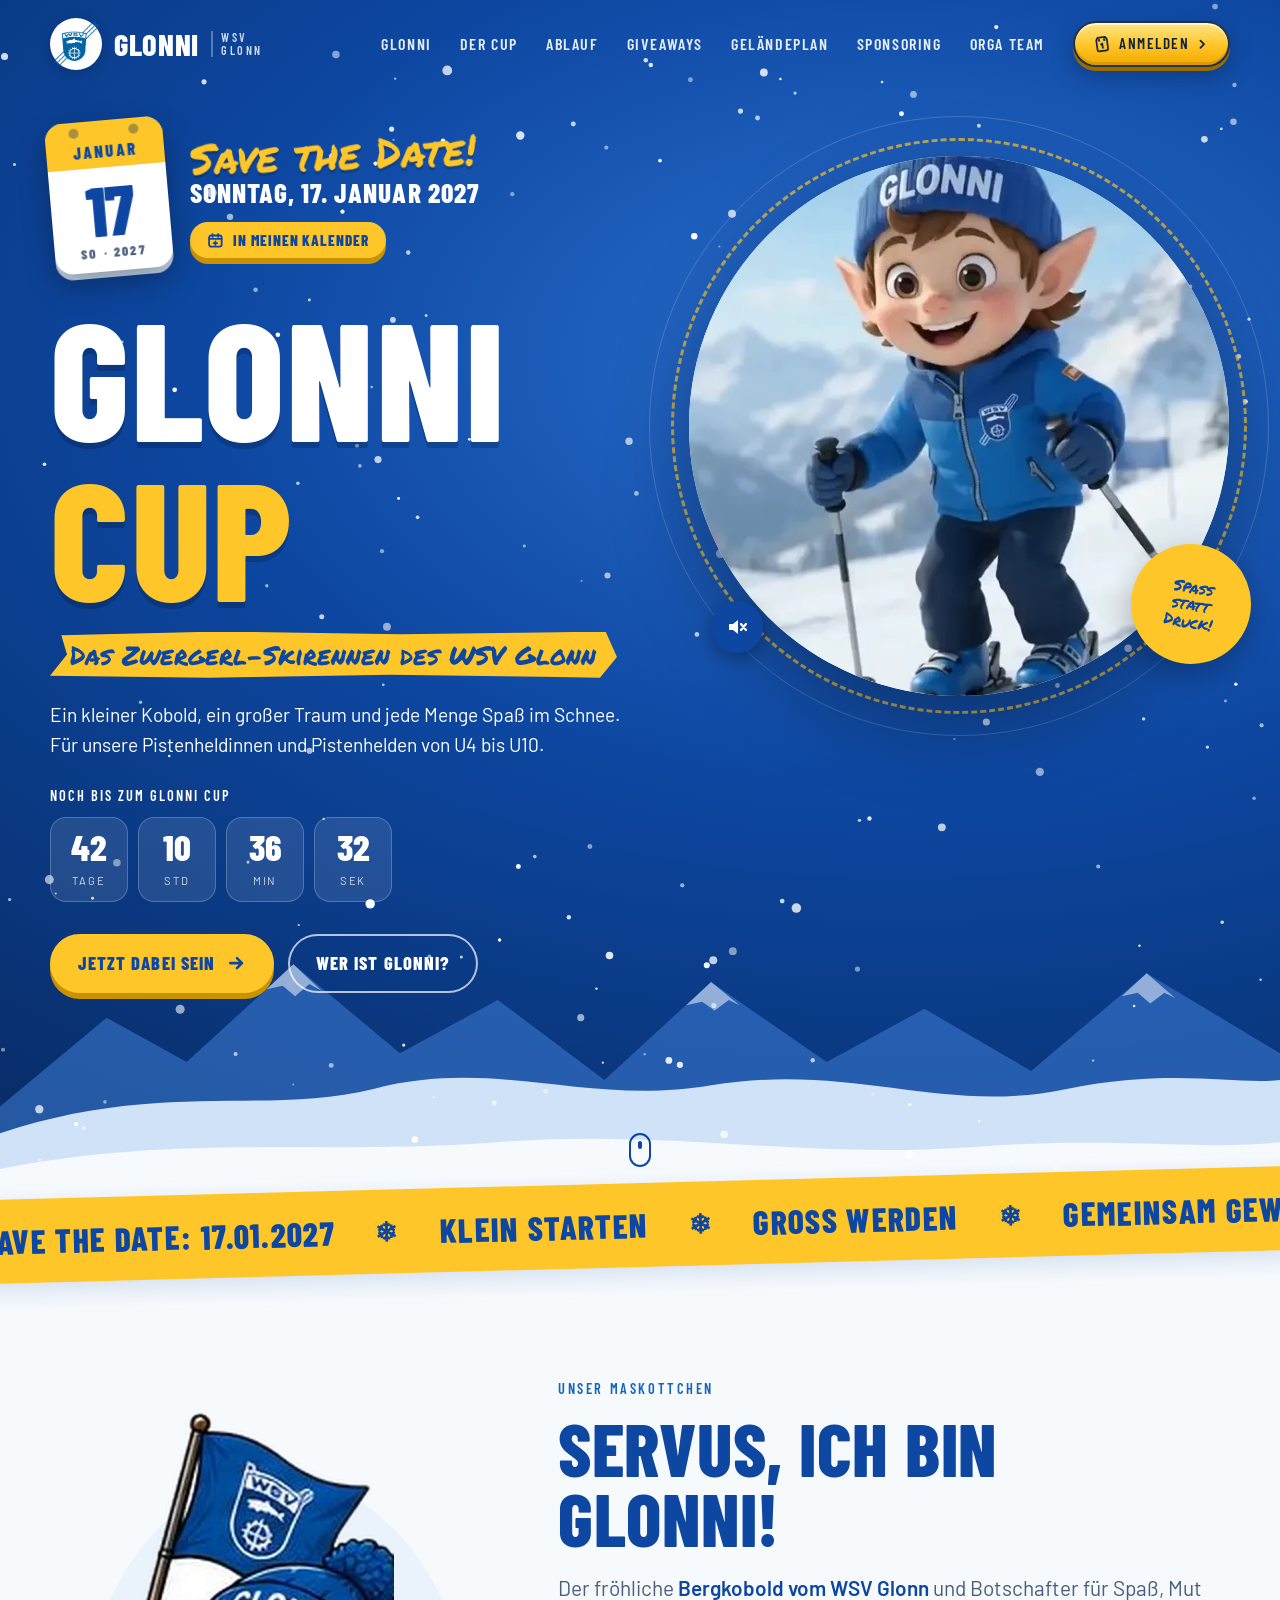
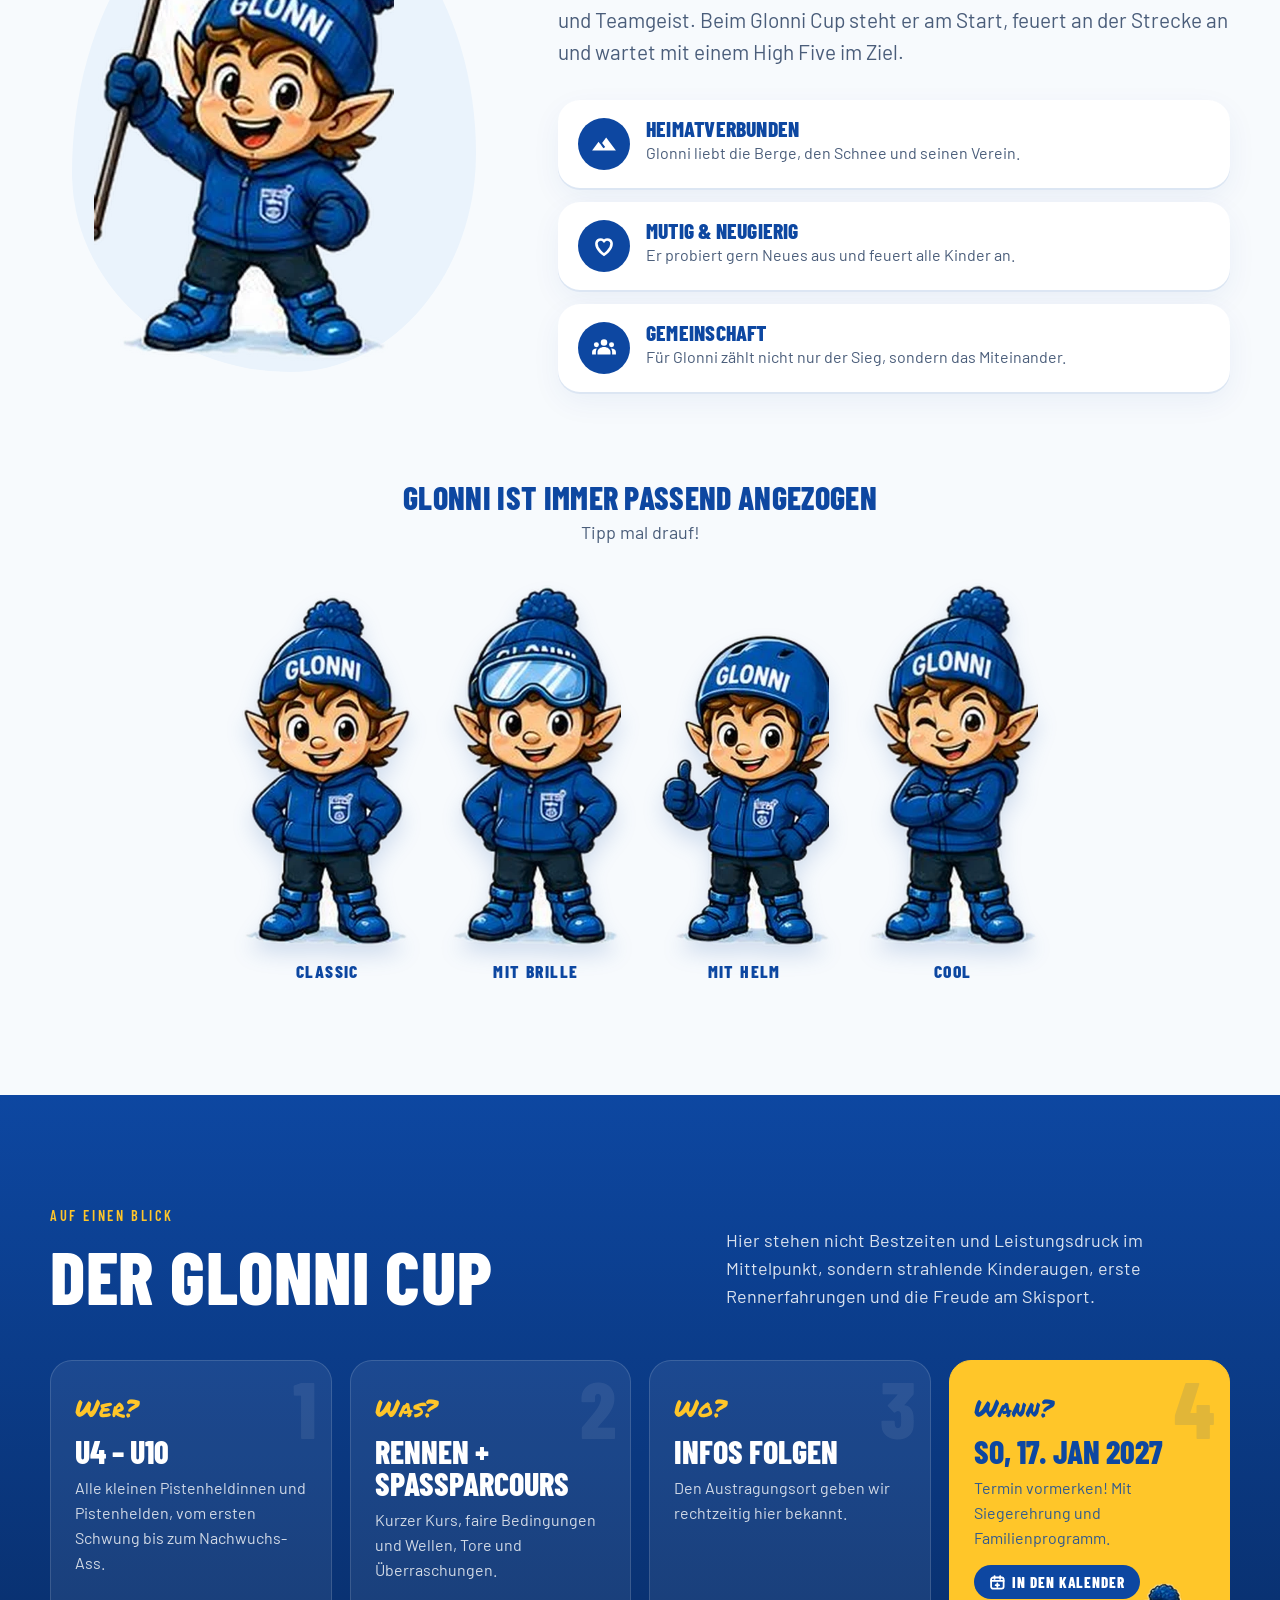
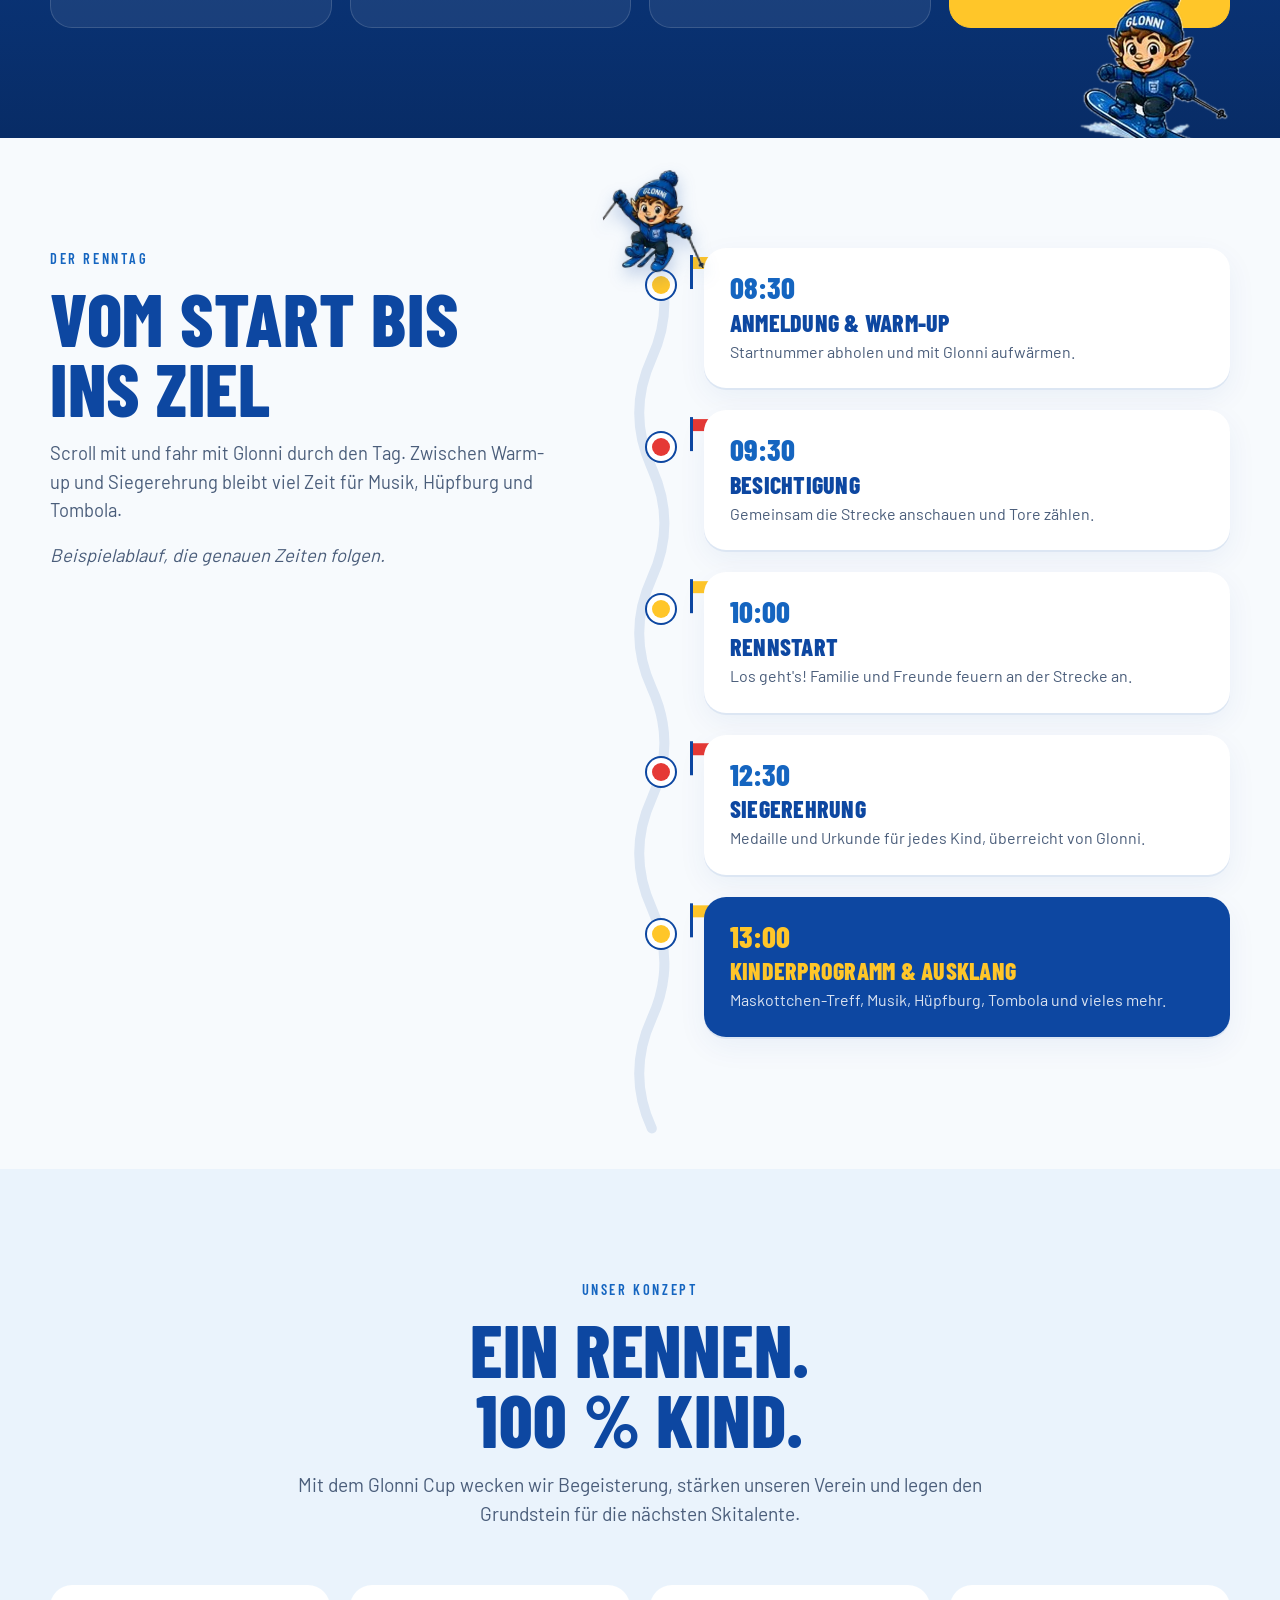
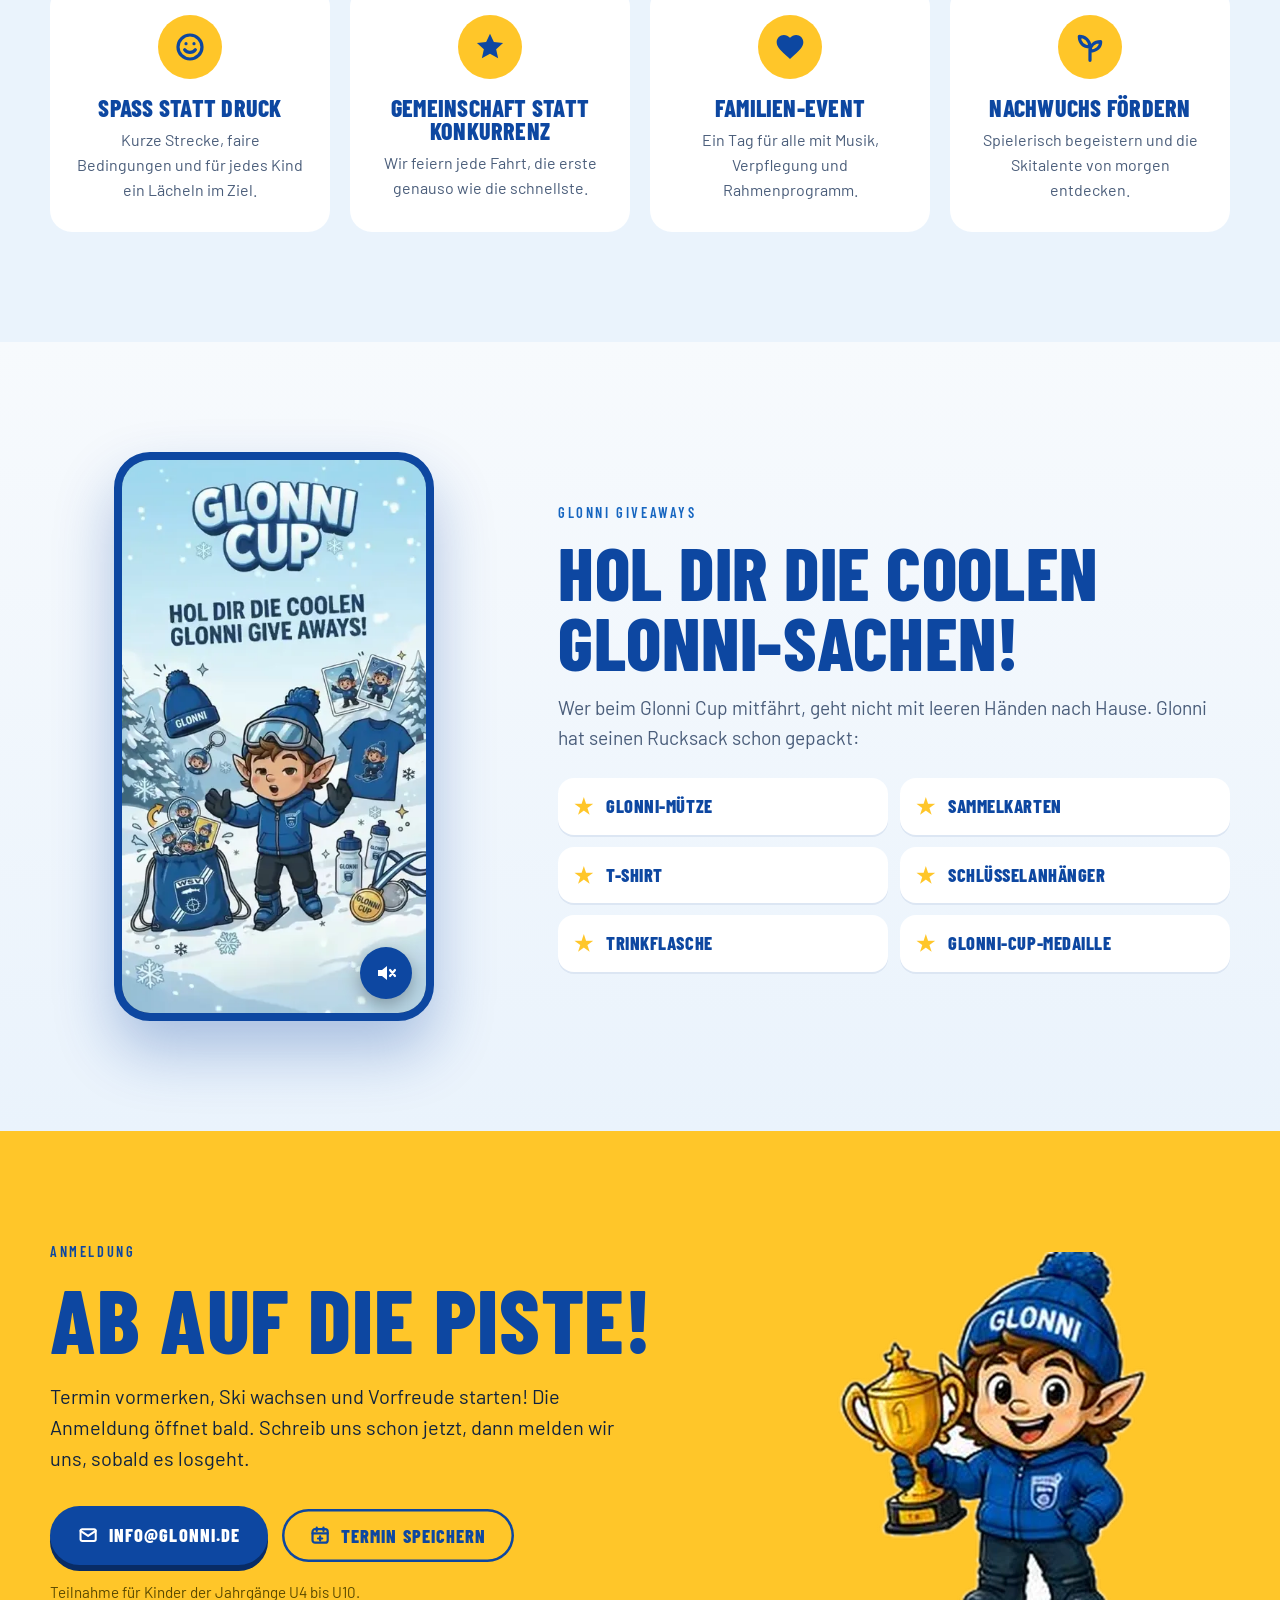
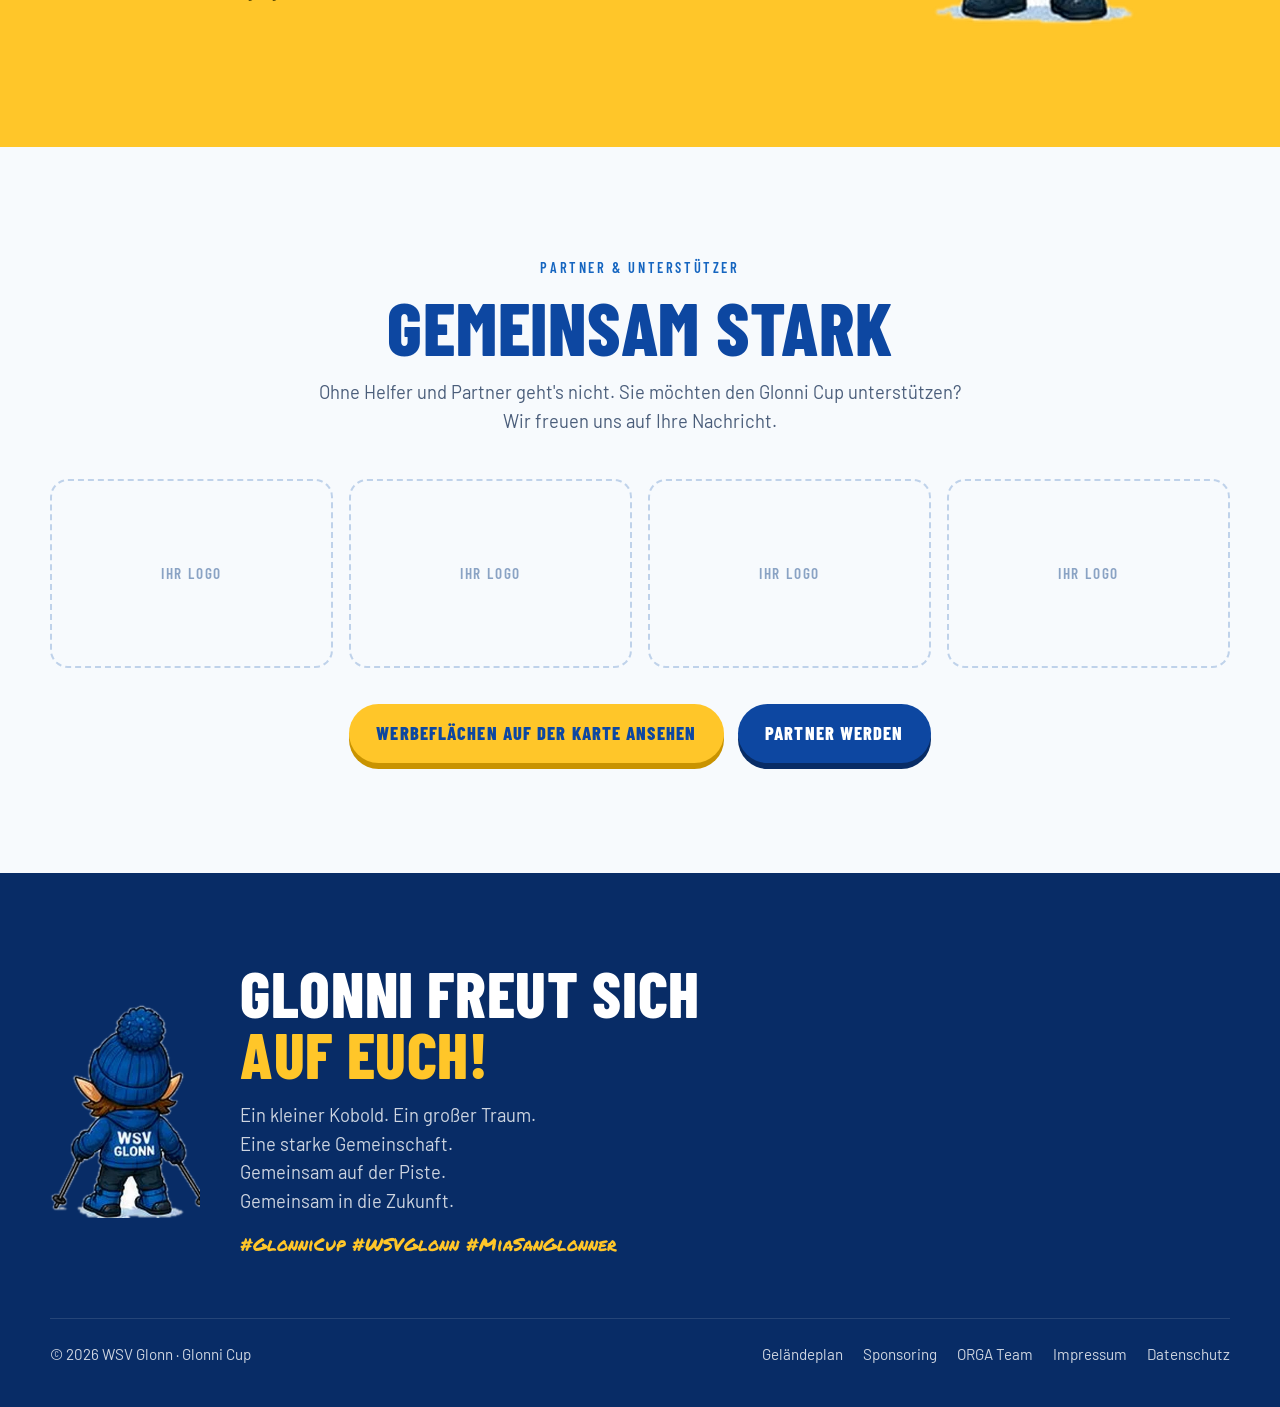
==== commit 33a7d11b: "Handy-Menü: "Save the Date"-Zeile entfernt Co-Authored-By: Claude Opus 5.5 <noreply@anthropic.com> C" ====
--- a/index.html
+++ b/index.html
@@ -430,7 +430,6 @@
 
 <div class="menu" id="menu" aria-hidden="true">
   <div class="menu-in">
-    <span class="mdate">Save the Date · 17.01.2027</span>
     <a href="#top">Start</a>
     <a href="#glonni">Glonni</a>
     <a href="#cup">Der Cup</a>
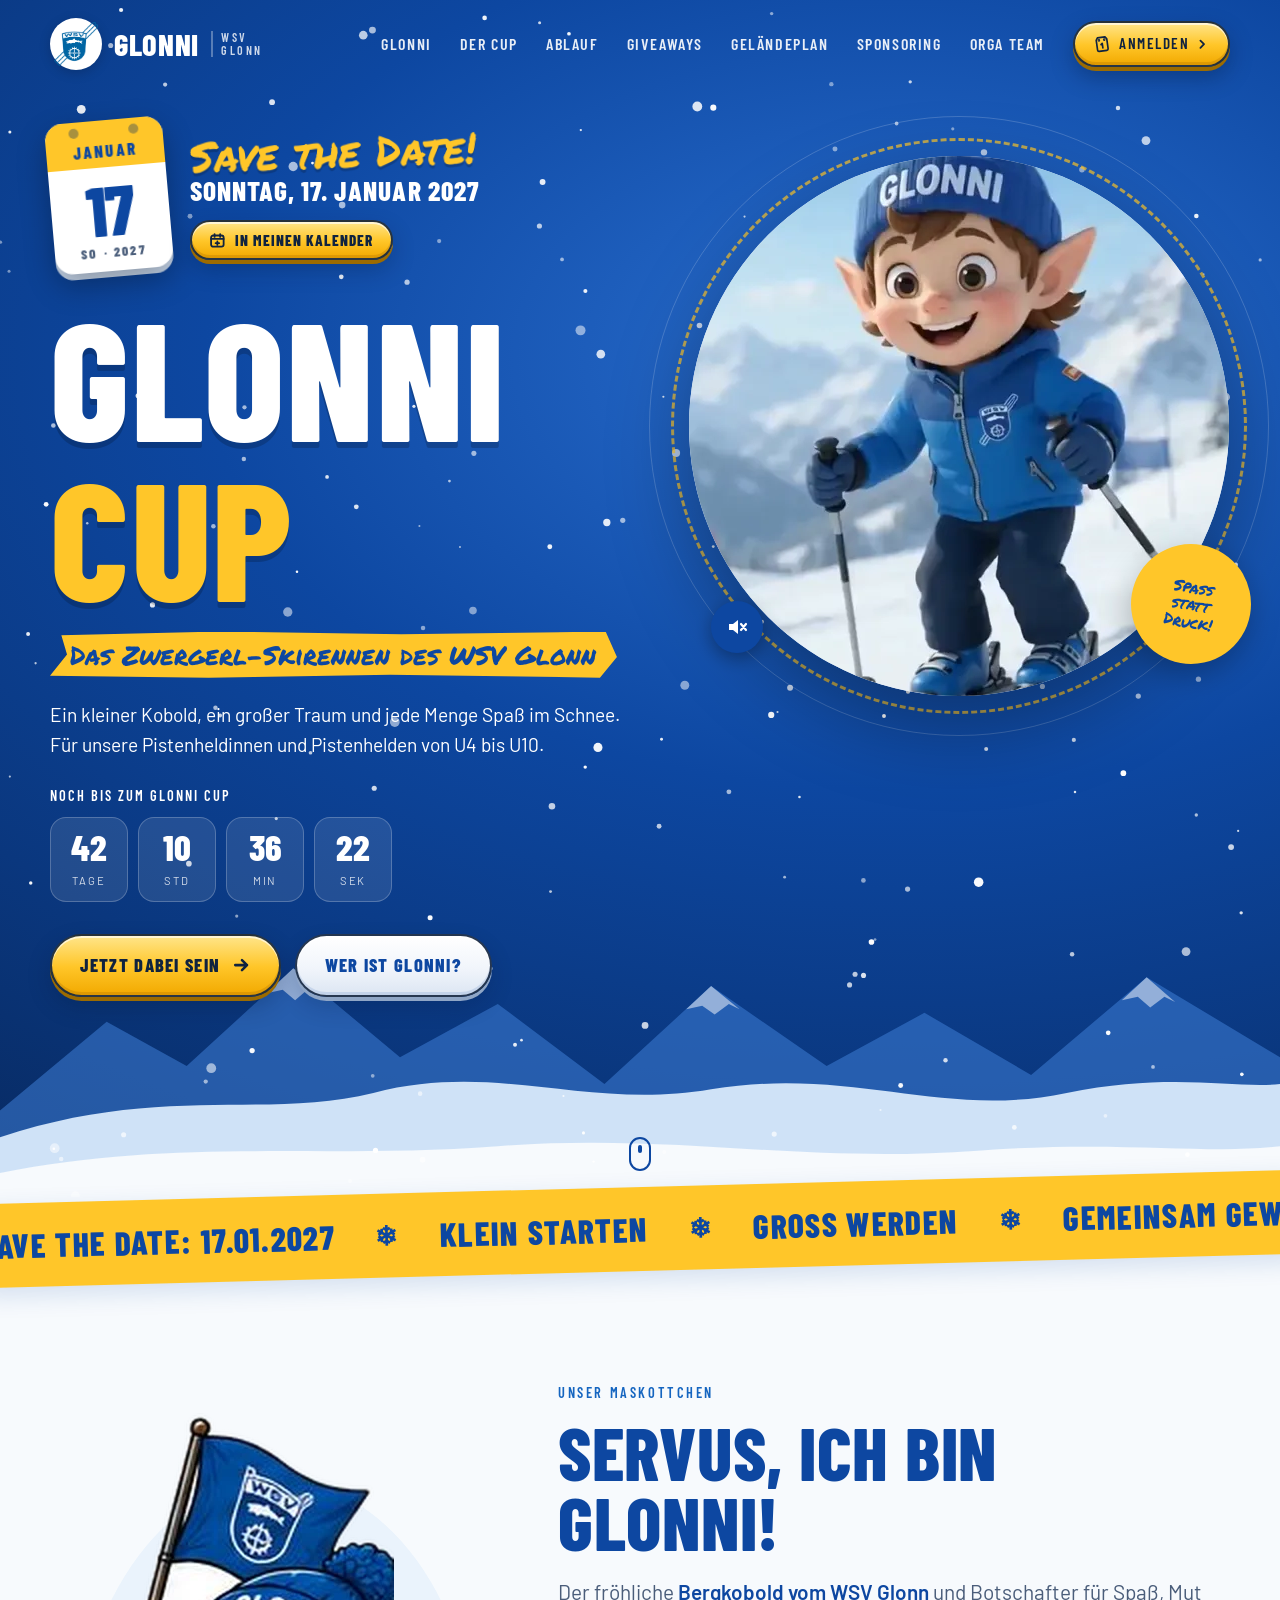
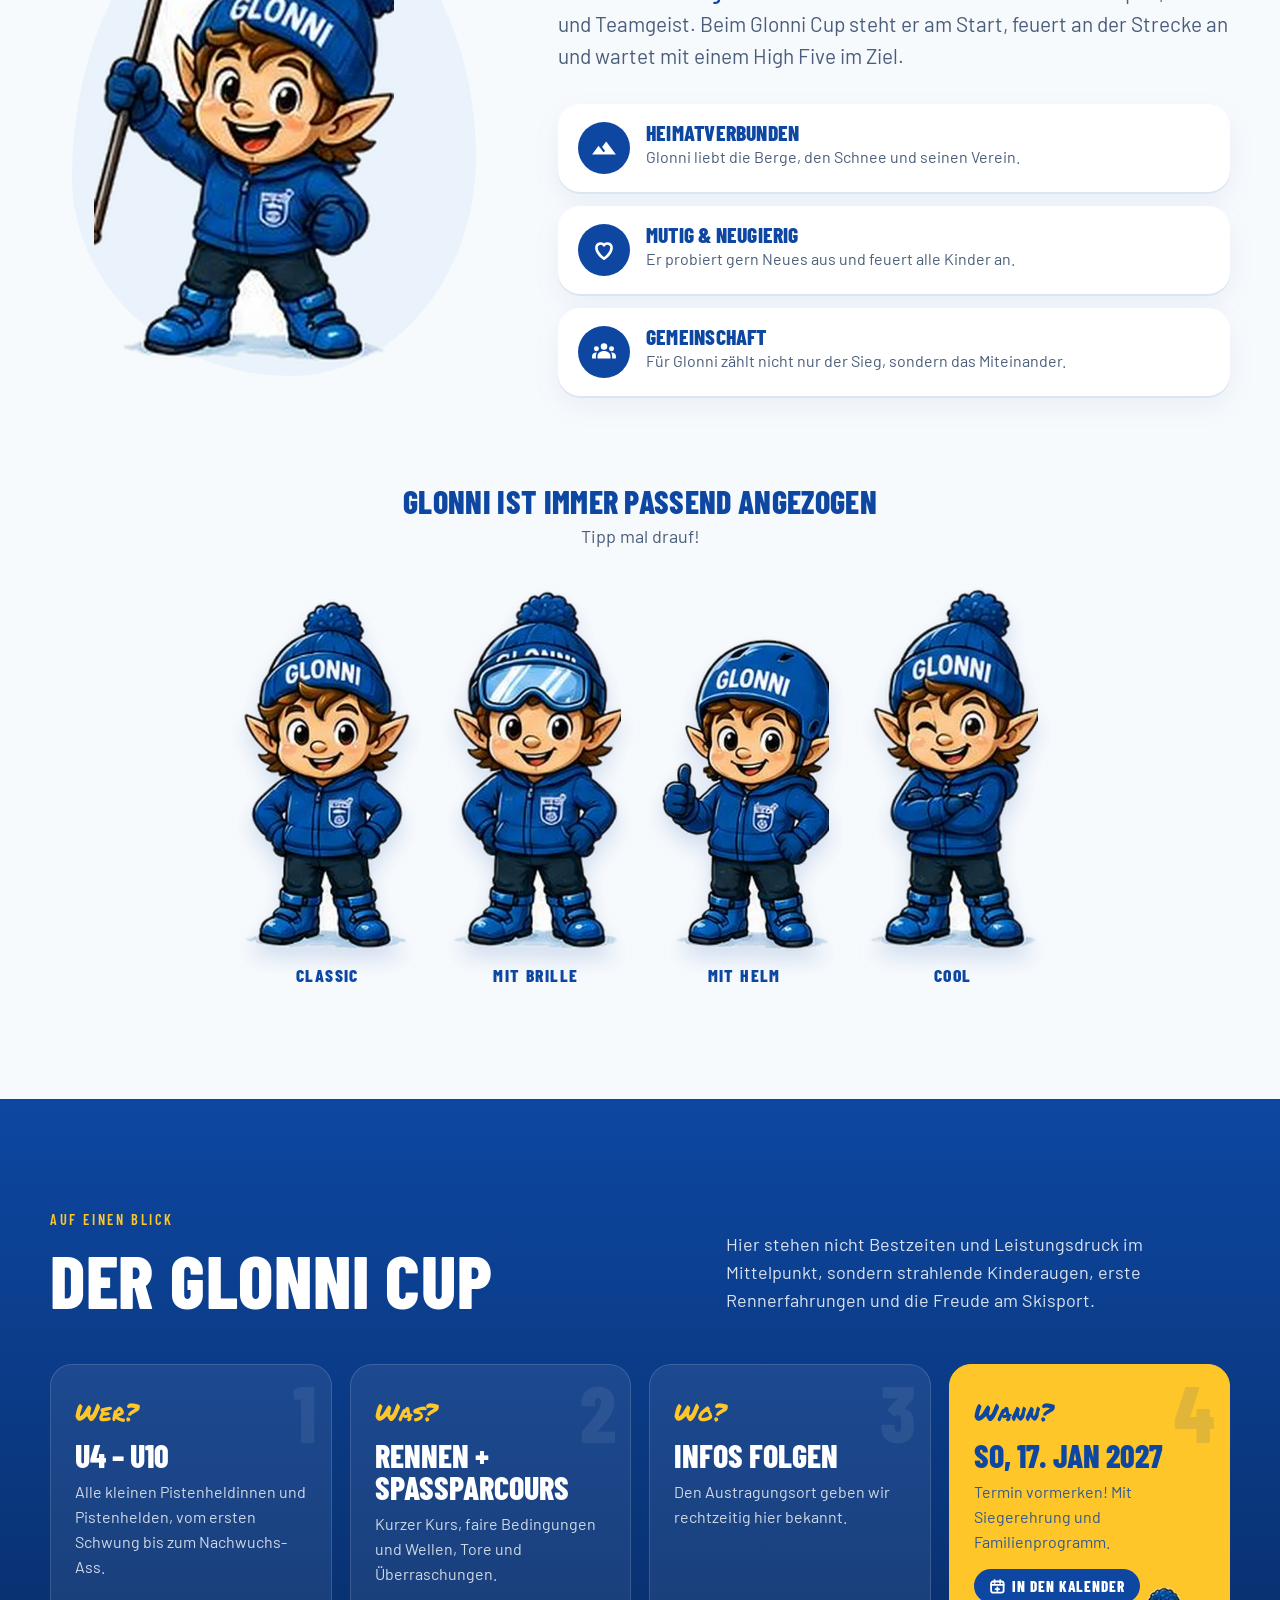
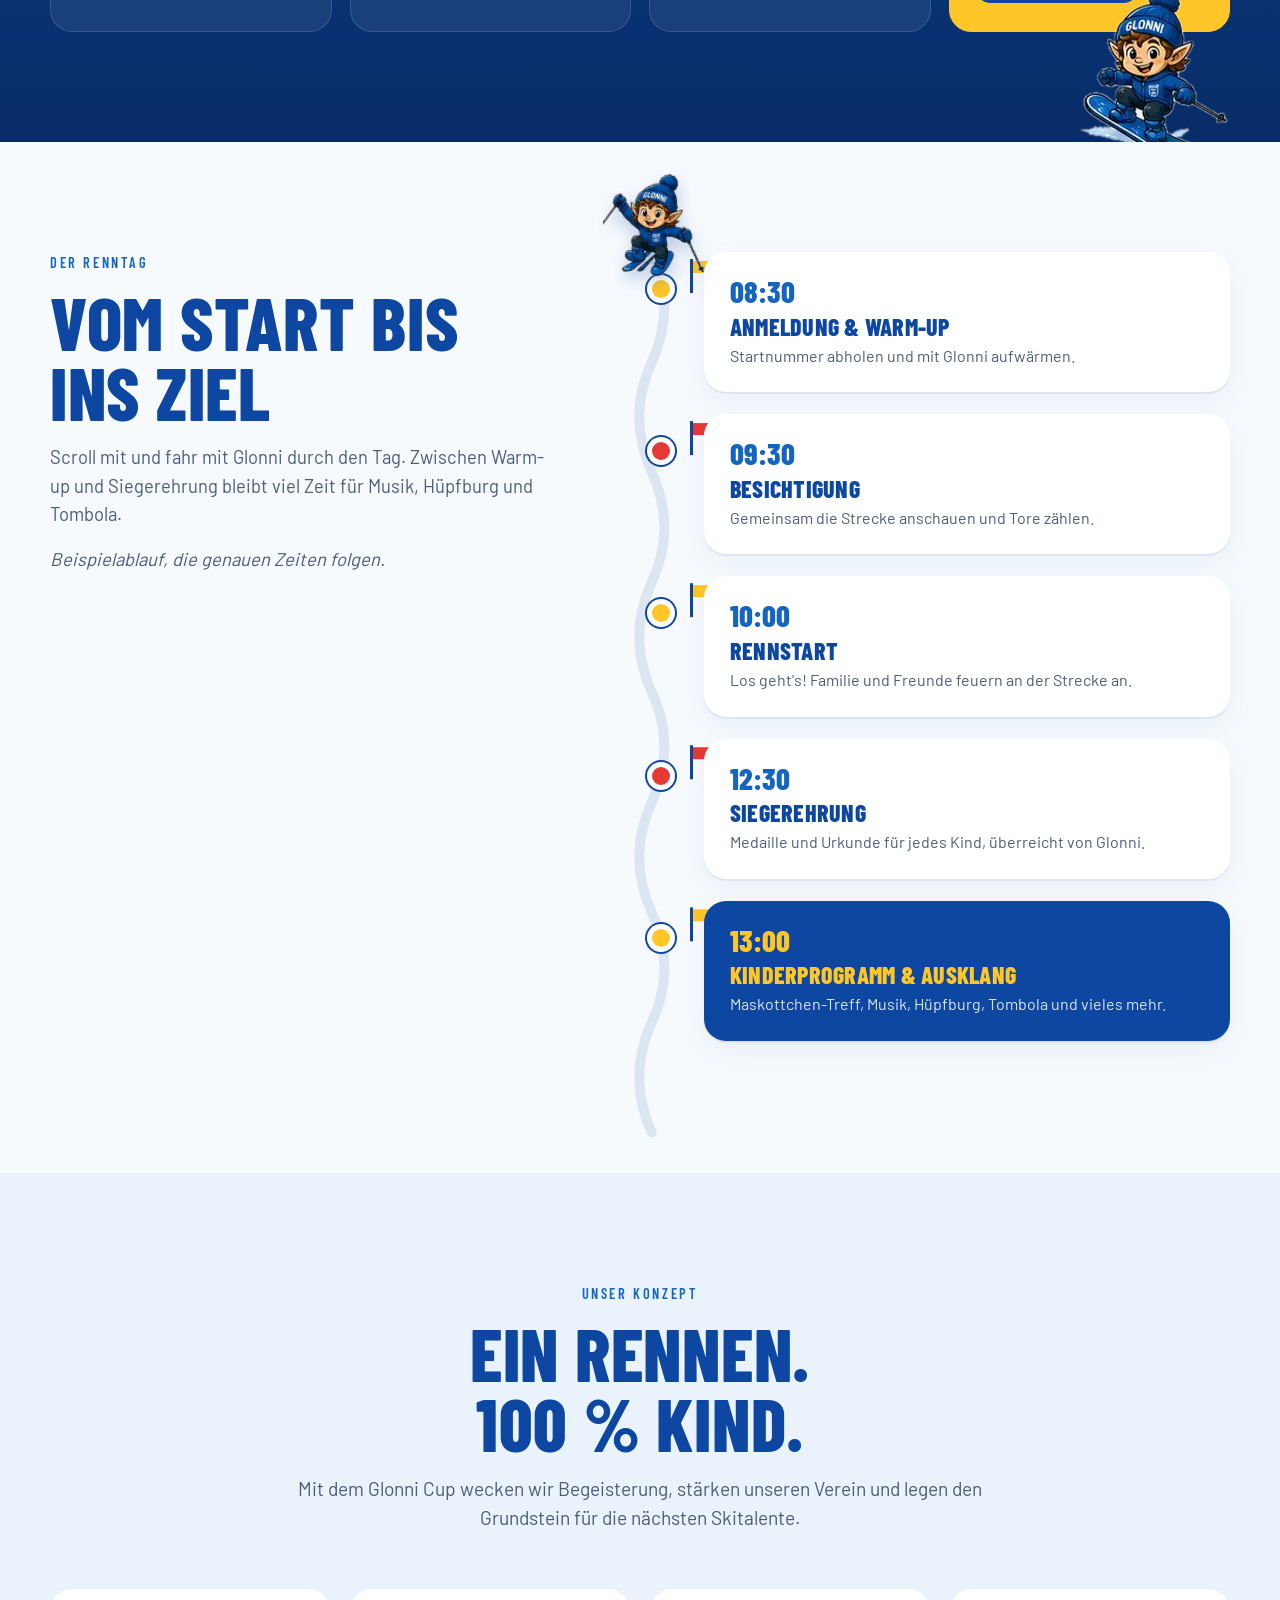
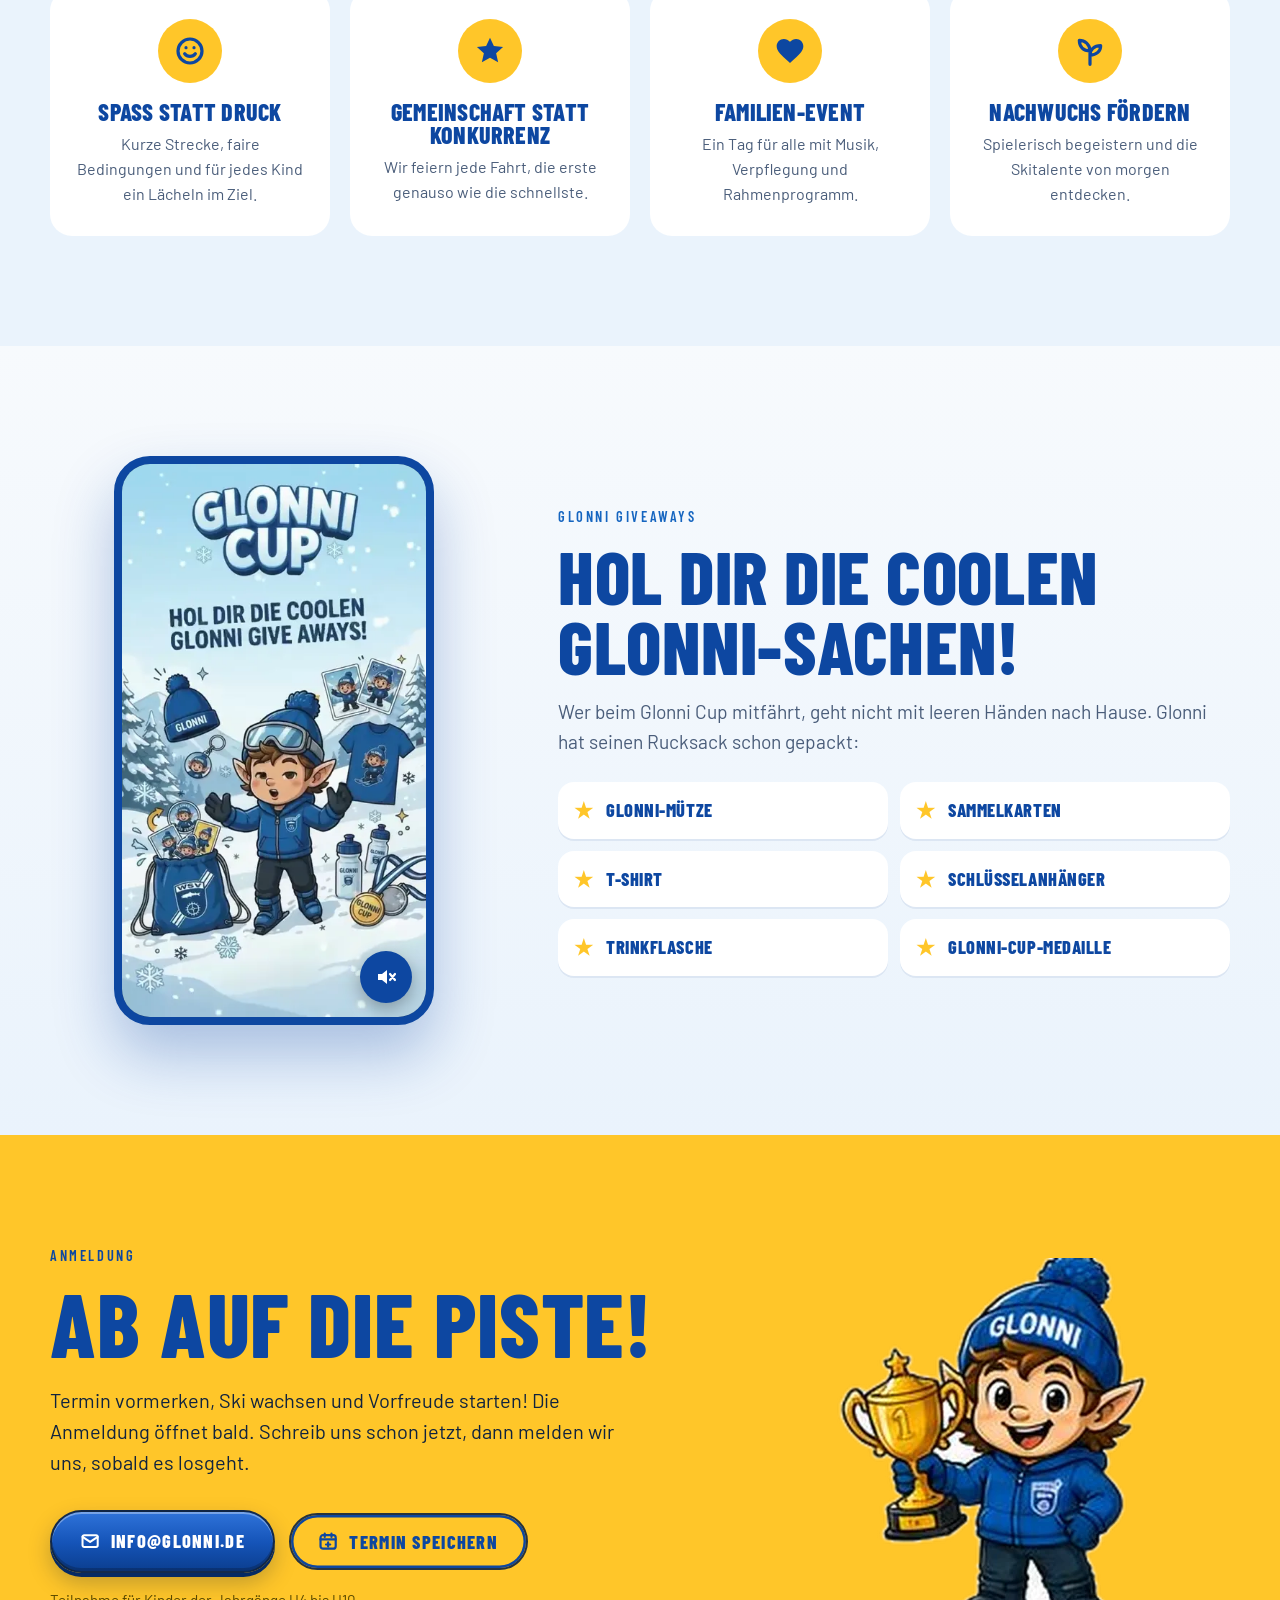
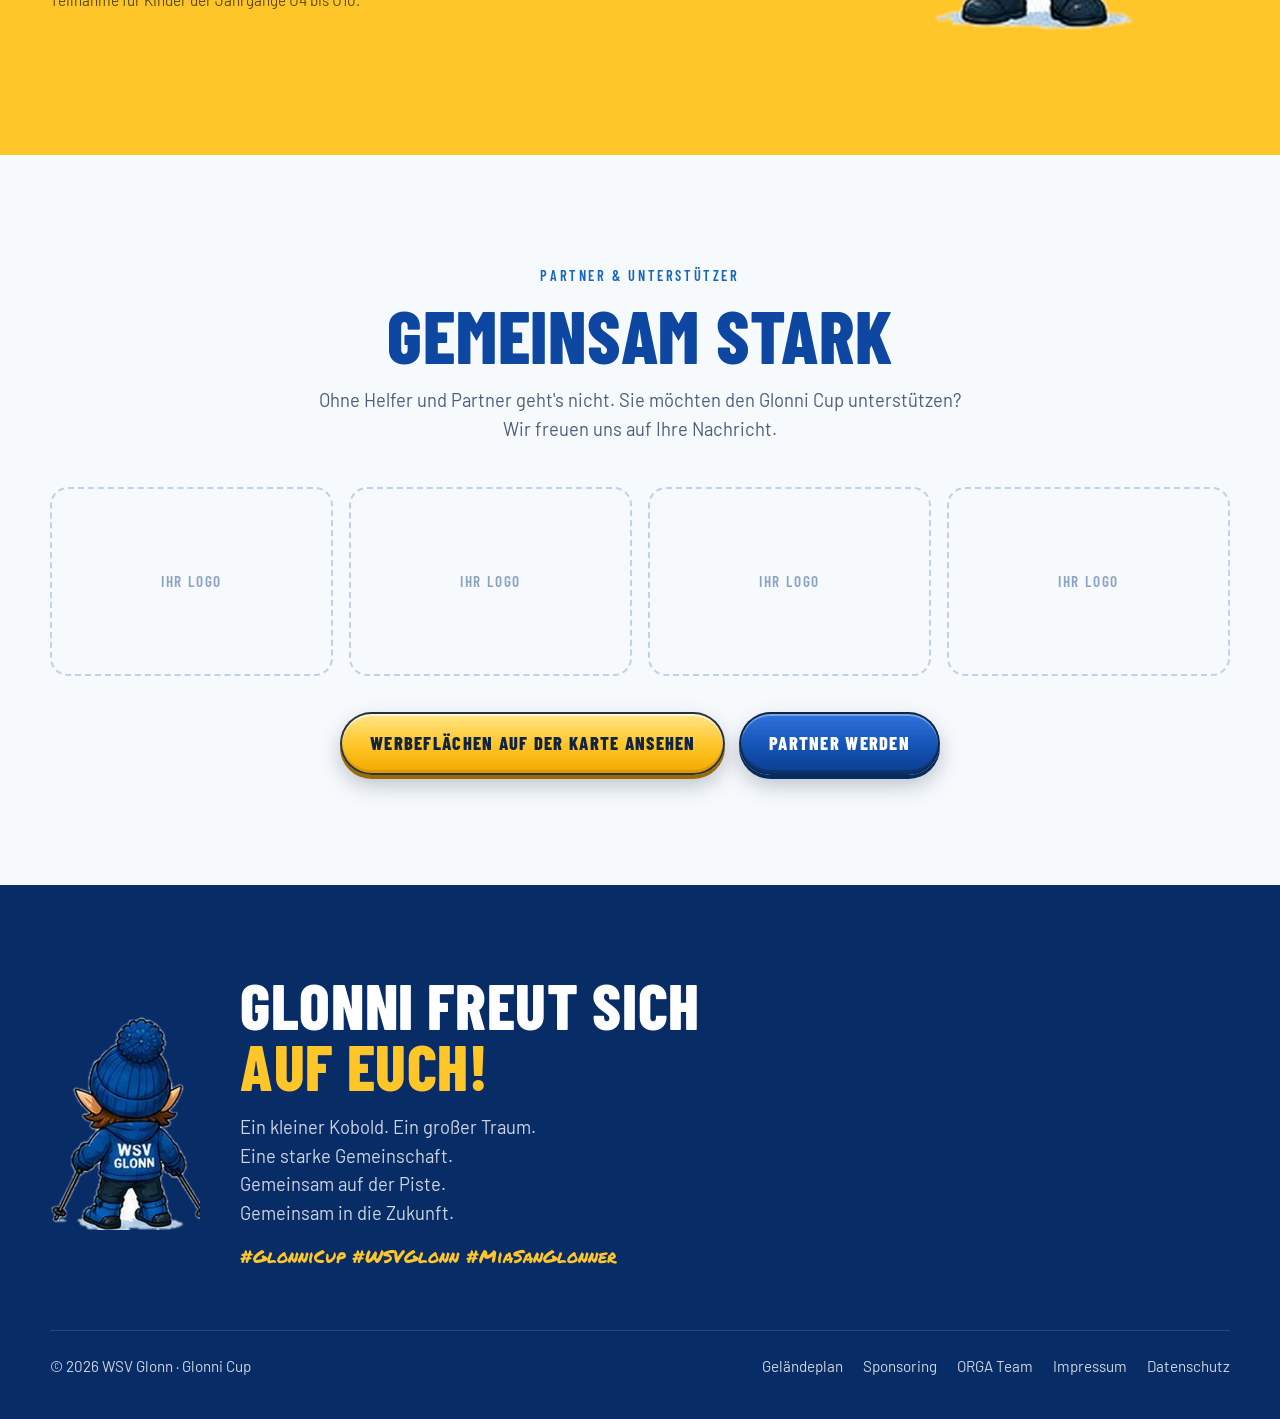
==== commit dbafa3b7: "Einheitlicher Button-Stil auf allen Seiten, "Start" aus dem Handy-Menü Alle Buttons (gelb, blau, wei" ====
--- a/index.html
+++ b/index.html
@@ -404,6 +404,29 @@
   box-shadow:0 8px 22px rgba(0,0,0,.25)}
 .uc-tape span{background:var(--yellow);padding:2px 10px}
 @media (max-width:600px){.uc-tape{right:-88px;bottom:30px;font-size:.78rem;width:300px}}
+
+/* ===== Einheitlicher Button-Stil (wie „Anmelden“) ===== */
+.btn{position:relative;overflow:hidden;isolation:isolate;border:2px solid rgba(16,35,63,.9);letter-spacing:.07em}
+.btn::after{content:"";position:absolute;top:-20%;bottom:-20%;left:-60%;width:45%;z-index:-1;pointer-events:none;
+  background:linear-gradient(100deg,transparent,rgba(255,255,255,.75),transparent);transform:skewX(-20deg);animation:btnshine 5s ease-in-out 2s infinite}
+@keyframes btnshine{0%,72%{left:-60%}100%{left:130%}}
+.btn-y{background:linear-gradient(180deg,#FFE58A 0%,#FFC629 52%,#F2A900 100%);color:#10233F;
+  box-shadow:inset 0 2px 0 rgba(255,255,255,.65),inset 0 -3px 0 rgba(160,100,0,.25),0 4px 0 #9C6B00,0 10px 22px rgba(4,22,56,.25)}
+.btn-n{background:linear-gradient(180deg,#2F73DA 0%,#1554B8 52%,#0B3E8F 100%);color:#fff;
+  box-shadow:inset 0 2px 0 rgba(255,255,255,.35),inset 0 -3px 0 rgba(0,0,0,.2),0 4px 0 #062A63,0 10px 22px rgba(4,22,56,.25)}
+.btn-n::after{background:linear-gradient(100deg,transparent,rgba(255,255,255,.35),transparent)}
+.btn-o,.btn-l{background:linear-gradient(180deg,#FFFFFF 0%,#F1F5FB 55%,#DCE6F3 100%);color:#0D47A1;
+  box-shadow:inset 0 2px 0 rgba(255,255,255,.9),inset 0 -3px 0 rgba(13,71,161,.12),0 4px 0 #8FA6C6,0 10px 22px rgba(4,22,56,.2)}
+.btn-y:hover,.btn-n:hover,.btn-o:hover,.btn-l:hover{transform:translateY(-2px) rotate(-1deg)}
+.btn-y:hover{box-shadow:inset 0 2px 0 rgba(255,255,255,.65),inset 0 -3px 0 rgba(160,100,0,.25),0 6px 0 #9C6B00,0 14px 28px rgba(4,22,56,.3)}
+.btn-n:hover{box-shadow:inset 0 2px 0 rgba(255,255,255,.35),inset 0 -3px 0 rgba(0,0,0,.2),0 6px 0 #062A63,0 14px 28px rgba(4,22,56,.3)}
+.btn-o:hover,.btn-l:hover{box-shadow:inset 0 2px 0 rgba(255,255,255,.9),inset 0 -3px 0 rgba(13,71,161,.12),0 6px 0 #8FA6C6,0 14px 28px rgba(4,22,56,.25)}
+.btn-y:active,.btn-n:active,.btn-o:active,.btn-l:active{transform:translateY(3px);filter:brightness(.97)}
+.btn-y:active{box-shadow:inset 0 2px 0 rgba(255,255,255,.5),0 1px 0 #9C6B00,0 4px 10px rgba(4,22,56,.25)}
+.btn-n:active{box-shadow:inset 0 2px 0 rgba(255,255,255,.3),0 1px 0 #062A63,0 4px 10px rgba(4,22,56,.25)}
+.btn-o:active,.btn-l:active{box-shadow:inset 0 2px 0 rgba(255,255,255,.9),0 1px 0 #8FA6C6,0 4px 10px rgba(4,22,56,.2)}
+.nav ul a.btn-y,.nav ul a.btn-y:hover{color:#10233F;opacity:1}
+@media (prefers-reduced-motion:reduce){.btn::after{animation:none;display:none}}
 </style>
 </head>
 <body>
@@ -430,7 +453,6 @@
 
 <div class="menu" id="menu" aria-hidden="true">
   <div class="menu-in">
-    <a href="#top">Start</a>
     <a href="#glonni">Glonni</a>
     <a href="#cup">Der Cup</a>
     <a href="#ablauf">Ablauf</a>
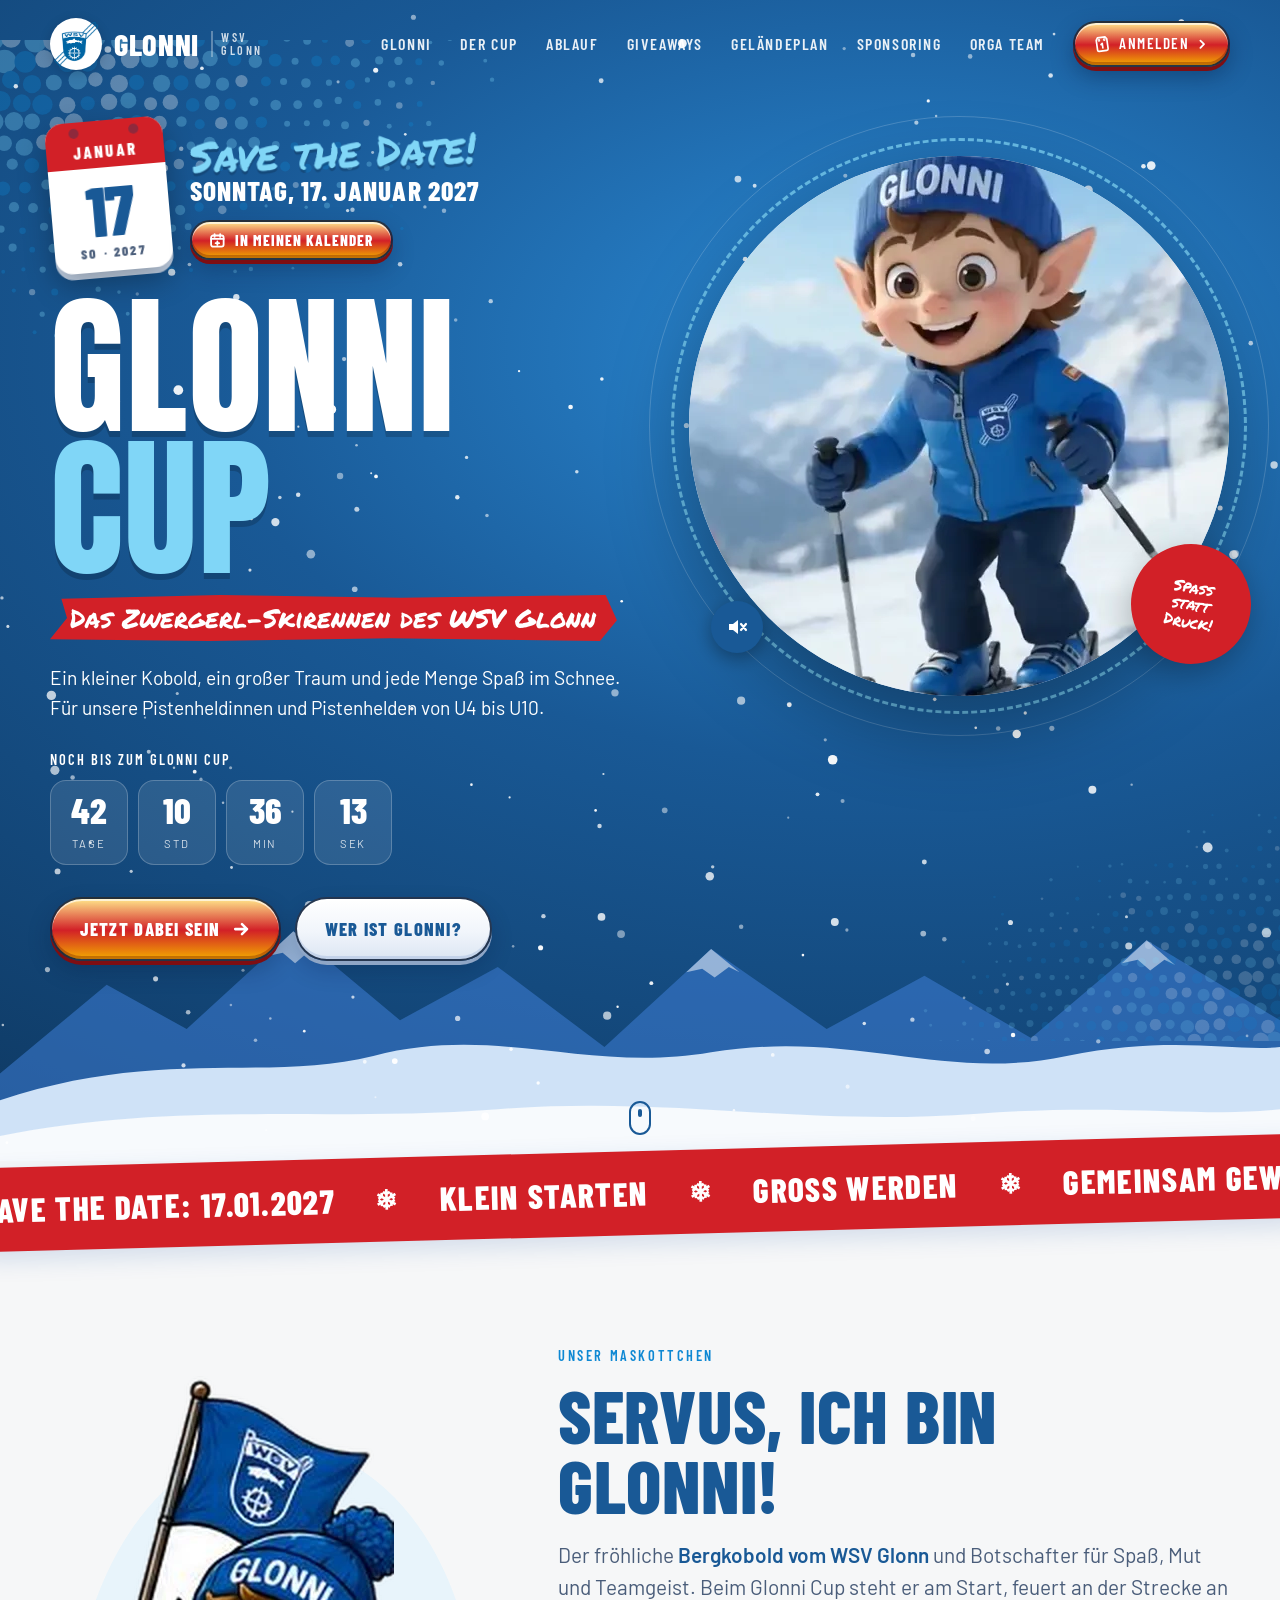
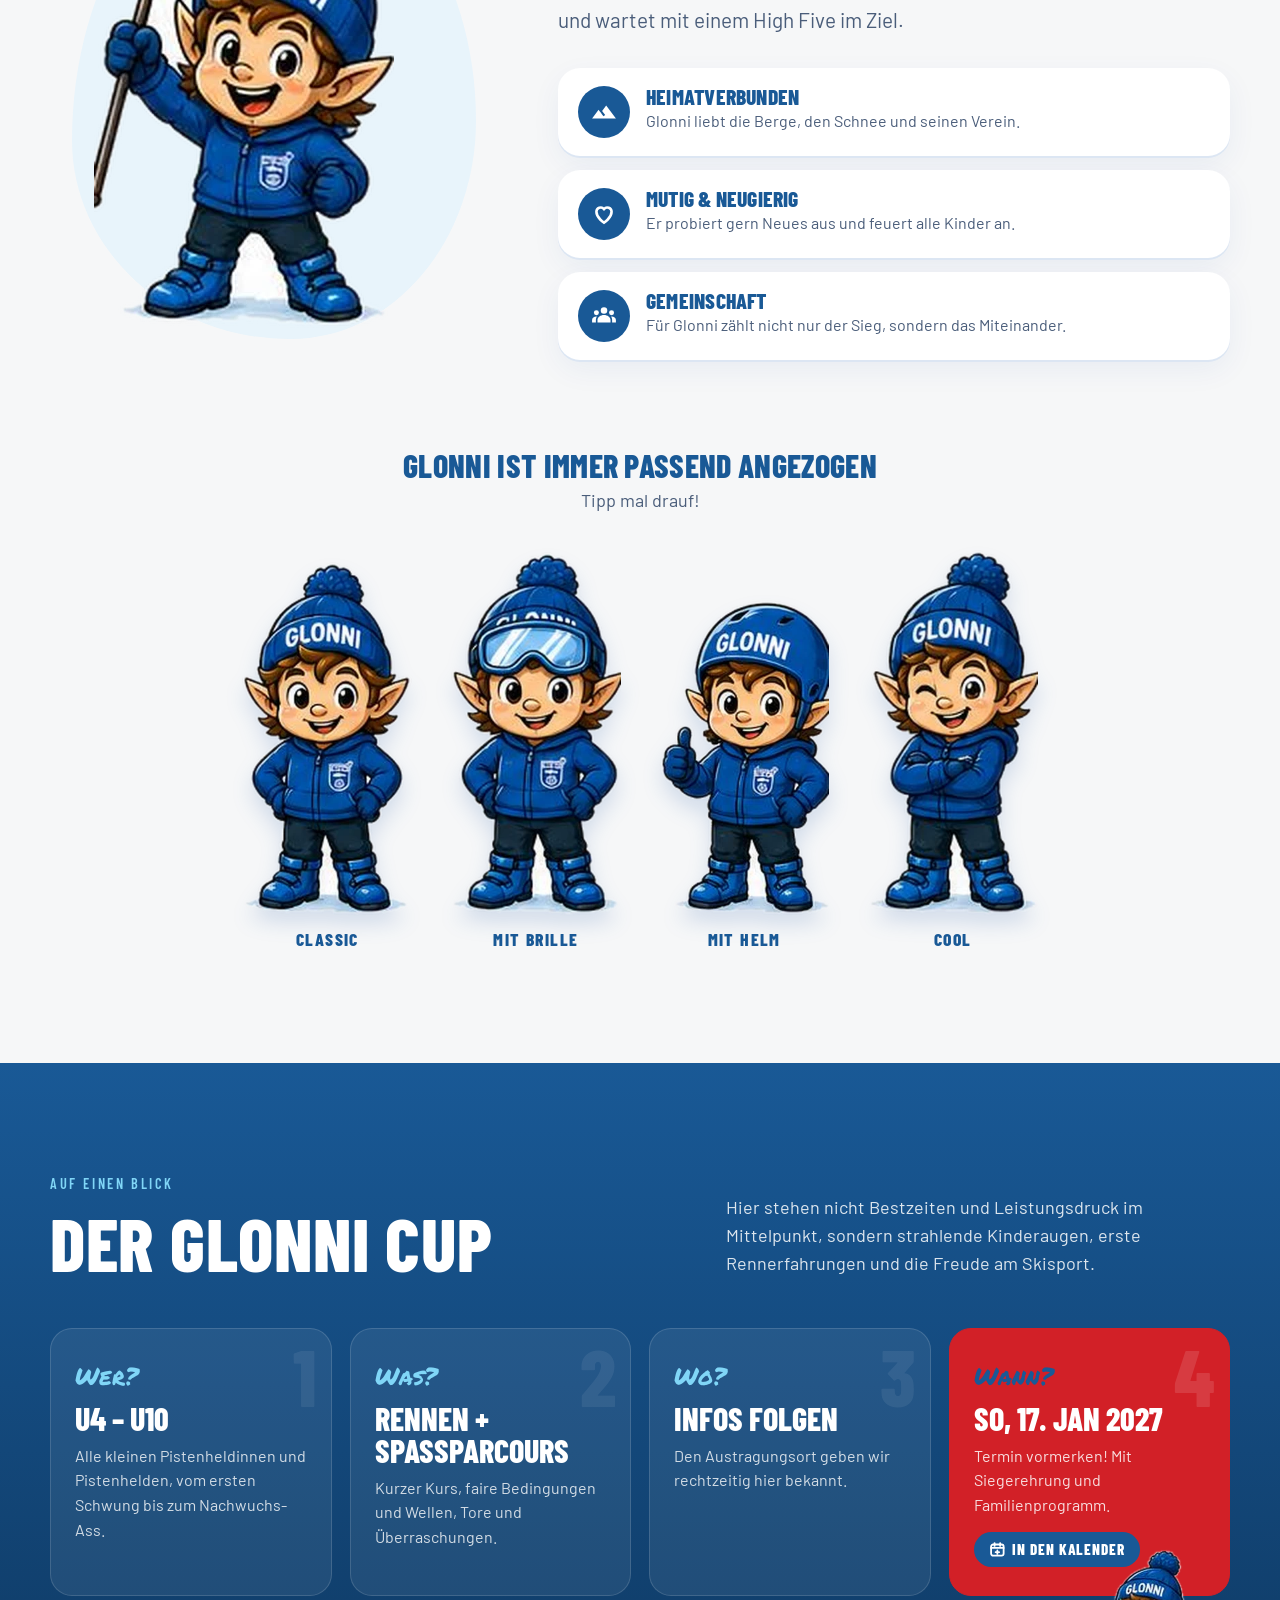
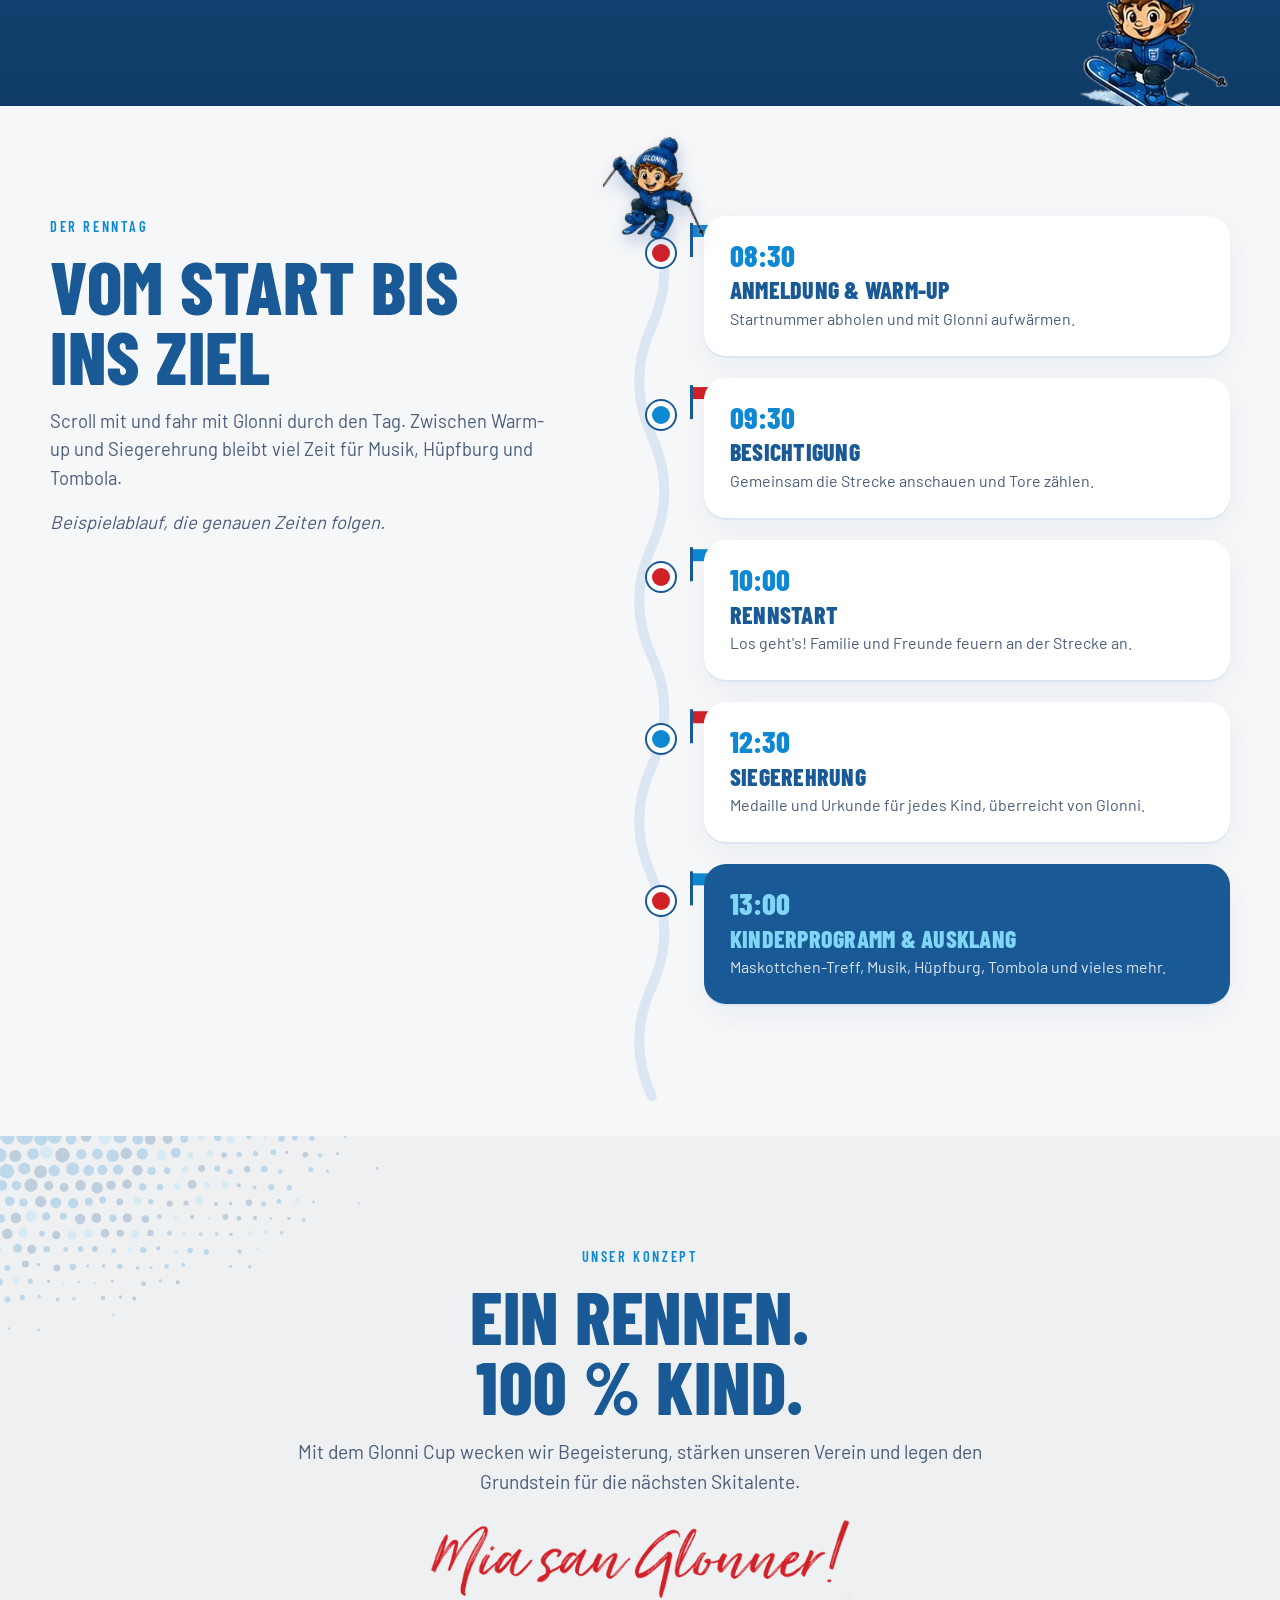
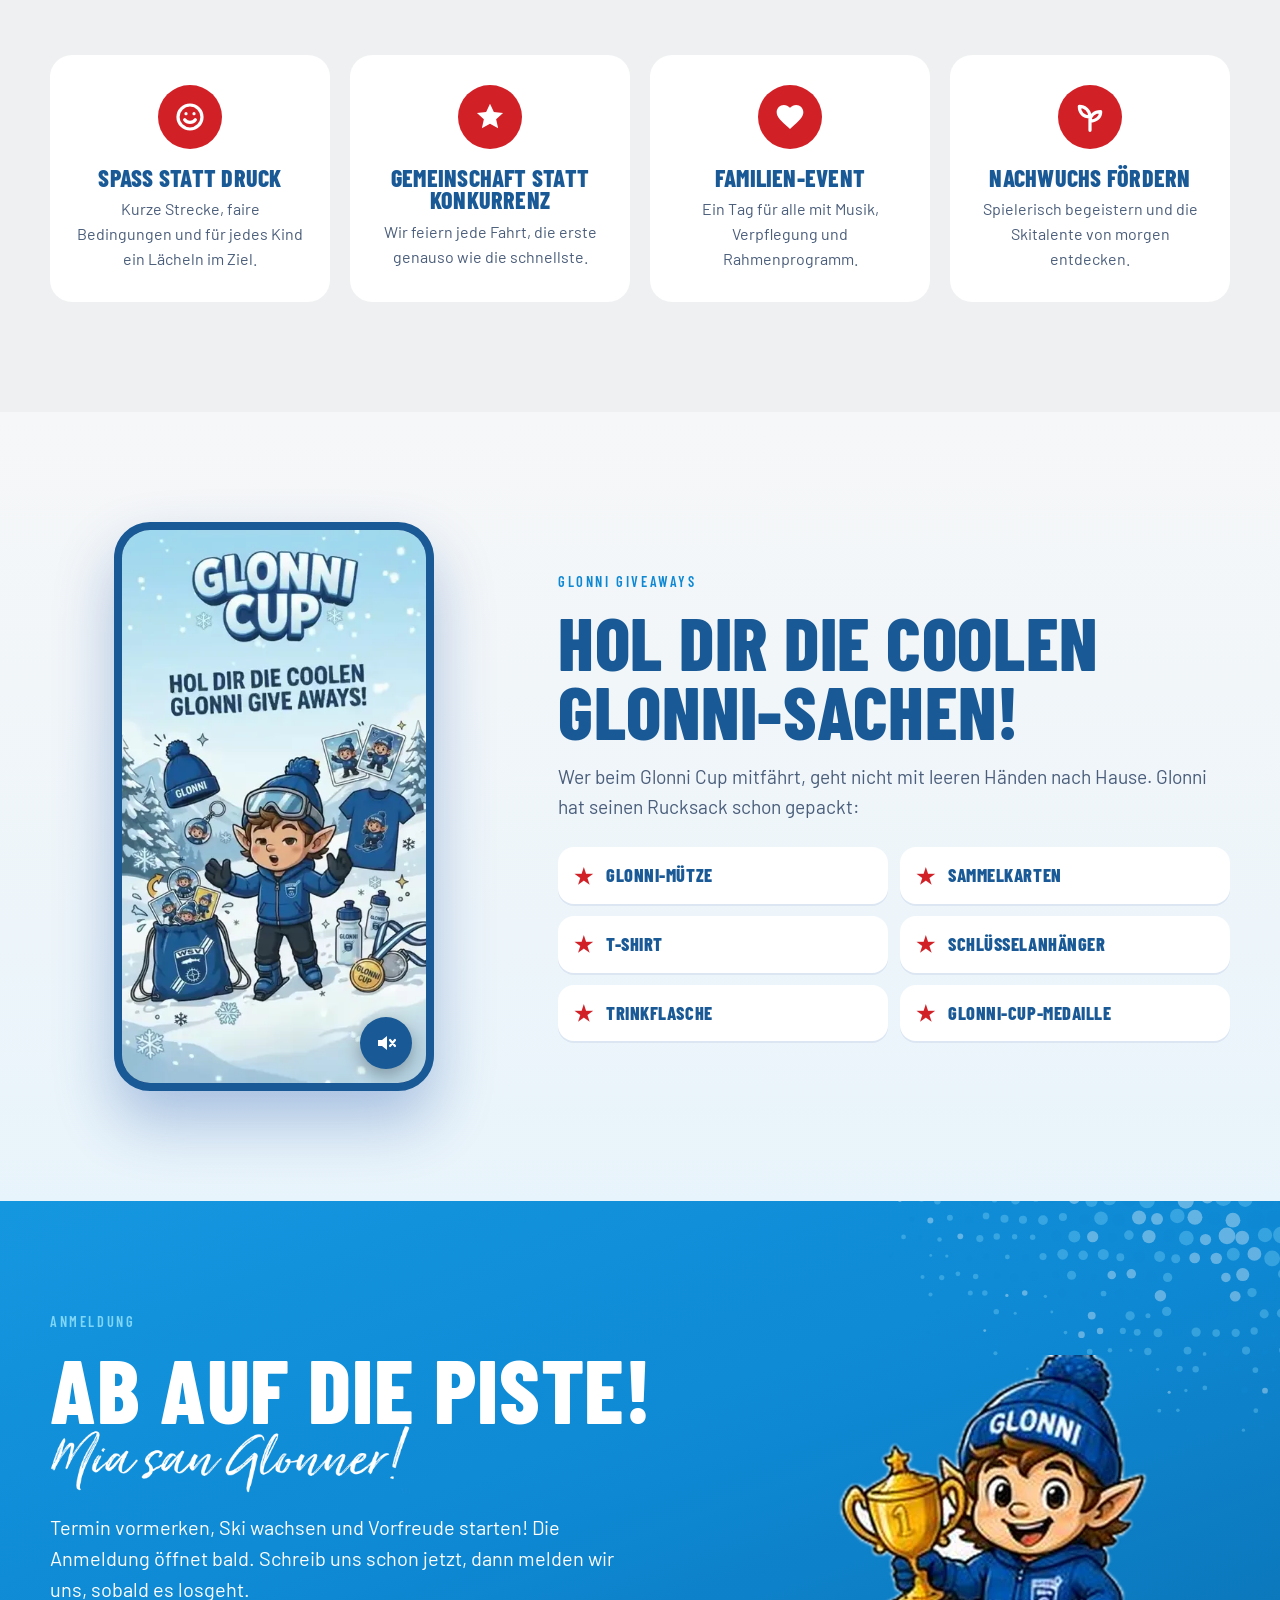
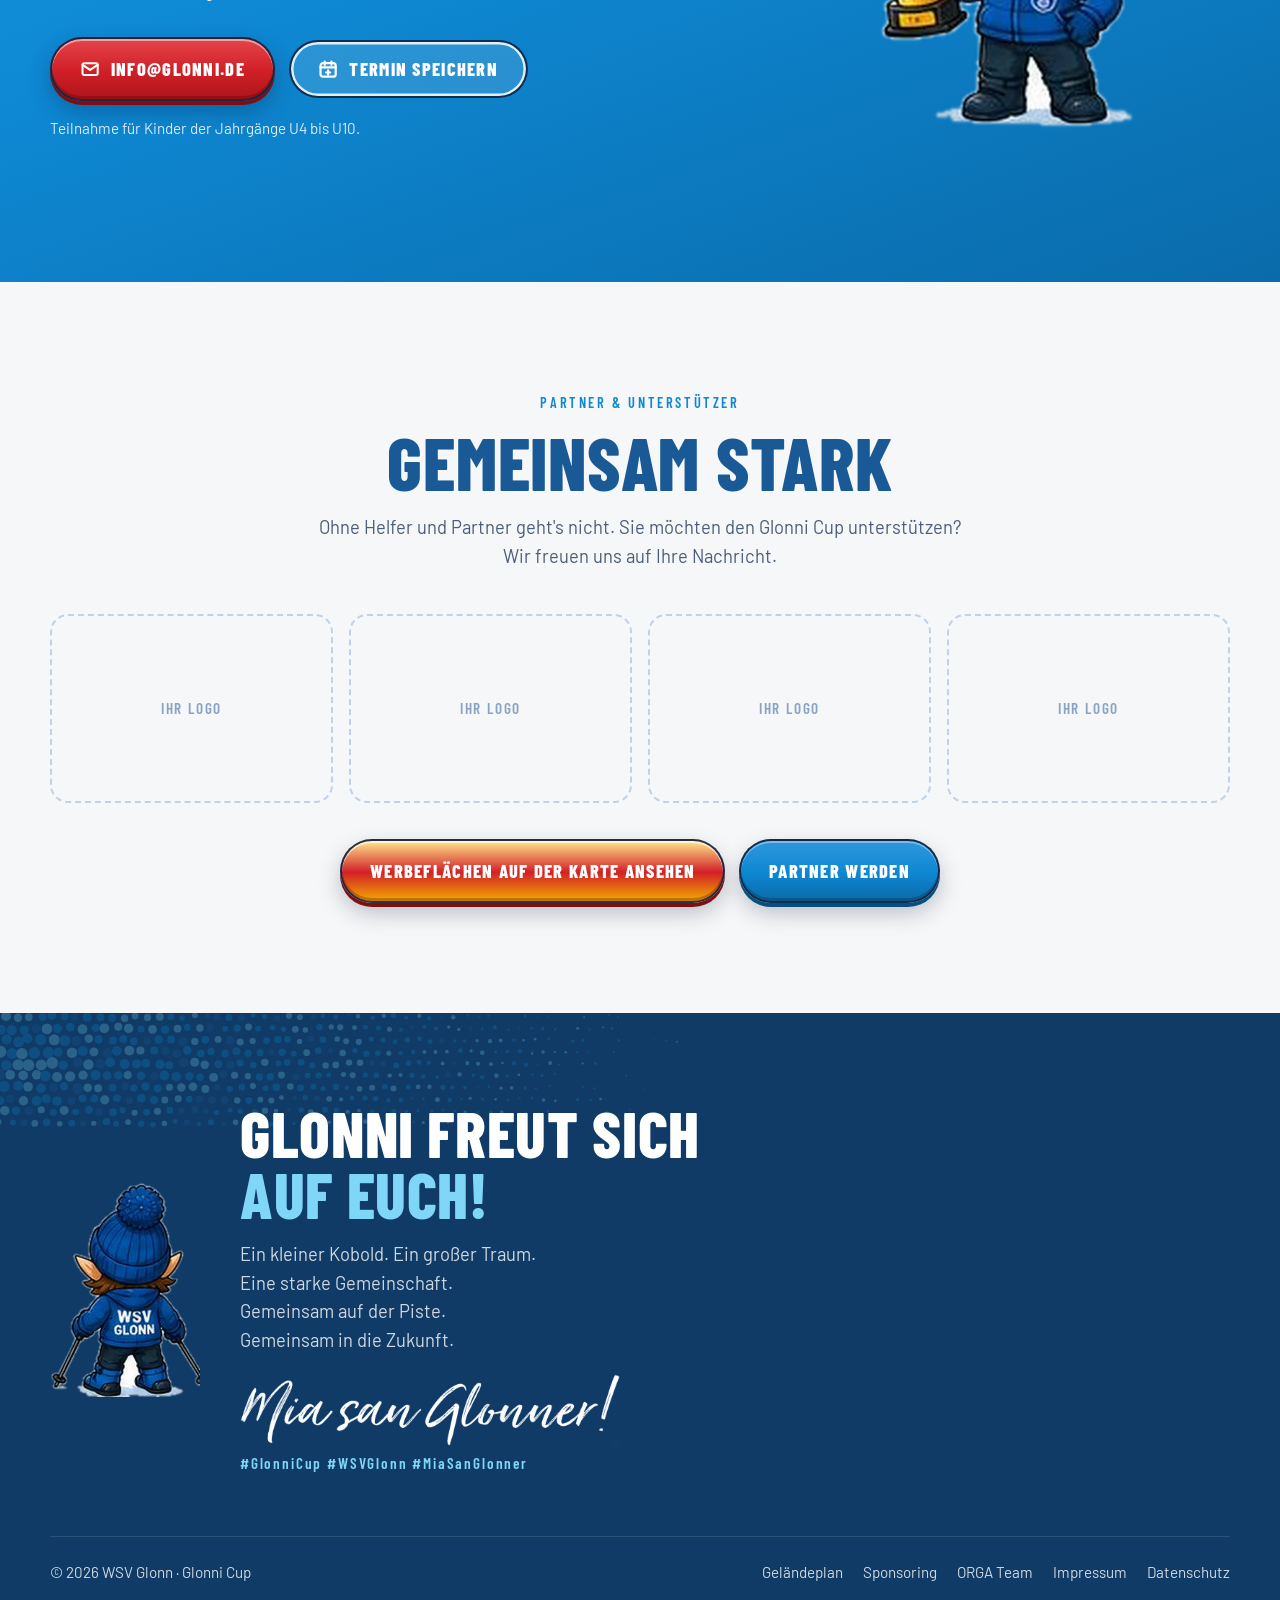
==== commit 96d67416: "Moodboard-Rebrand: Rot/Blau-Palette, Anton-Headline, Halftone-Punkte, Mia-san-Glonner-Schriftzug Gel" ====
--- a/index.html
+++ b/index.html
@@ -5,11 +5,12 @@
 <meta name="viewport" content="width=device-width, initial-scale=1">
 <title>Glonni Cup – Das Zwergerl-Skirennen des WSV Glonn</title>
 <meta name="description" content="Save the Date: Glonni Cup 2027 am 17. Januar 2027 – das Zwergerl-Skirennen des WSV Glonn für Kinder U4 bis U10. Spaß statt Druck!">
-<meta name="theme-color" content="#0D47A1">
+<meta name="theme-color" content="#195996">
 <meta property="og:title" content="Glonni Cup 2027 – Das Zwergerl-Skirennen des WSV Glonn">
 <meta property="og:description" content="Klein starten. Groß werden. Gemeinsam gewinnen.">
 <link rel="icon" href="data:image/svg+xml,%3Csvg xmlns='http://www.w3.org/2000/svg' viewBox='0 0 64 64'%3E%3Ccircle cx='32' cy='32' r='32' fill='%230D47A1'/%3E%3Ctext x='32' y='45' font-family='Arial Black,Arial' font-weight='900' font-size='38' text-anchor='middle' fill='white'%3EG%3C/text%3E%3C/svg%3E">
 <style>
+@font-face{font-family:"Anton";font-weight:400;font-display:swap;src:url([data-uri]) format("woff2")}
 @font-face{font-family:"Barlow Condensed";font-weight:800;font-display:swap;src:url([data-uri]) format("woff2")}
 @font-face{font-family:"Barlow Condensed";font-weight:600;font-display:swap;src:url([data-uri]) format("woff2")}
 @font-face{font-family:"Barlow";font-weight:400;font-display:swap;src:url([data-uri]) format("woff2")}
@@ -17,8 +18,8 @@
 @font-face{font-family:"Permanent Marker";font-weight:400;font-display:swap;src:url([data-uri]) format("woff2")}
 
 :root{
-  --navy:#0D47A1; --deep:#082C66; --blue:#1565C0; --sky:#42A5F5; --ice:#EAF3FC; --snow:#F7FAFD;
-  --yellow:#FFC629; --ink:#10233F; --muted:#4A5D7A;
+  --navy:#195996; --deep:#0F3B66; --blue:#0E88D3; --sky:#80D6F7; --ice:#E8F4FB; --snow:#F6F7F8;
+  --yellow:#D22027; --red:#D22027; --red-d:#A3141A; --grey:#DADCDD; --hl:#80D6F7; --ink:#10233F; --muted:#4A5D7A;
   --display:"Barlow Condensed","Arial Narrow",Arial,sans-serif;
   --body:"Barlow",system-ui,-apple-system,"Segoe UI",sans-serif;
   --brush:"Permanent Marker","Comic Sans MS",cursive;
@@ -35,13 +36,13 @@
 h2{font-size:clamp(2.6rem,7vw,4.6rem);color:var(--navy)}
 h3{font-size:1.5rem;color:var(--navy)}
 .kicker{font-family:var(--display);font-weight:600;text-transform:uppercase;letter-spacing:.18em;font-size:.9rem;color:var(--blue);margin-bottom:.8rem;display:block}
-.brush{font-family:var(--brush);display:inline-block;background:var(--yellow);color:var(--navy);padding:.35em .8em .3em;transform:rotate(-2.5deg);
+.brush{font-family:var(--brush);display:inline-block;background:var(--red);color:#fff;padding:.35em .8em .3em;transform:rotate(-2.5deg);
   clip-path:polygon(2% 8%,30% 0,62% 6%,98% 0,100% 55%,97% 100%,60% 94%,28% 100%,0 96%,3% 50%);line-height:1.15}
 .btn{display:inline-flex;align-items:center;gap:.6em;font-family:var(--display);font-weight:800;text-transform:uppercase;letter-spacing:.06em;font-size:1.15rem;
   padding:.85em 1.5em;border-radius:999px;text-decoration:none;transition:transform .2s cubic-bezier(.3,1.6,.5,1),box-shadow .2s;border:0;cursor:pointer}
 .btn:hover{transform:translateY(-3px) rotate(-1deg)}
-.btn-y{background:var(--yellow);color:var(--navy);box-shadow:0 6px 0 #C99300}
-.btn-y:hover{box-shadow:0 9px 0 #C99300}
+.btn-y{background:var(--red);color:#fff;box-shadow:0 6px 0 #8E1015}
+.btn-y:hover{box-shadow:0 9px 0 #8E1015}
 .btn-o{color:#fff;box-shadow:inset 0 0 0 2px rgba(255,255,255,.7)}
 .btn-n{background:var(--navy);color:#fff;box-shadow:0 6px 0 var(--deep)}
 .btn svg{width:1.1em;height:1.1em}
@@ -58,7 +59,7 @@
 .logo small{font-size:.75rem;letter-spacing:.2em;opacity:.8;font-weight:600;border-left:2px solid rgba(255,255,255,.4);padding-left:.7em;line-height:1.1}
 .nav ul{display:flex;gap:28px;list-style:none;align-items:center}
 .nav ul a{color:#fff;text-decoration:none;font-family:var(--display);font-weight:600;text-transform:uppercase;letter-spacing:.1em;font-size:1rem;opacity:.9}
-.nav ul a:hover{opacity:1;color:var(--yellow)}
+.nav ul a:hover{opacity:1;color:var(--hl)}
 .nav .btn{font-size:.95rem;padding:.6em 1.2em}
 @media (max-width:1080px){.nav ul{gap:18px}.nav ul a{letter-spacing:.06em}}
 .mob,.menu{display:none}
@@ -76,20 +77,20 @@
   .burger{width:48px;height:48px;border-radius:50%;border:0;background:rgba(255,255,255,.14);display:grid;place-content:center;gap:5px;cursor:pointer;-webkit-tap-highlight-color:transparent}
   .nav.solid .burger{background:rgba(255,255,255,.12)}
   .burger i{display:block;width:22px;height:2.5px;border-radius:2px;background:#fff;transition:transform .35s cubic-bezier(.6,0,.3,1.3),opacity .2s}
-  .nav.open .burger{background:var(--yellow)}
-  .nav.open .burger i{background:var(--navy)}
+  .nav.open .burger{background:var(--red);color:#fff}
+  .nav.open .burger i{background:#fff}
   .nav.open .burger i:nth-child(1){transform:translateY(7.5px) rotate(45deg)}
   .nav.open .burger i:nth-child(2){opacity:0}
   .nav.open .burger i:nth-child(3){transform:translateY(-7.5px) rotate(-45deg)}
-  .menu{display:block;position:fixed;inset:0;z-index:49;background:radial-gradient(120% 70% at 80% 0%,#2A6FD0 0%,var(--navy) 45%,var(--deep) 100%);
+  .menu{display:block;position:fixed;inset:0;z-index:49;background:radial-gradient(120% 70% at 80% 0%,#2B8BD6 0%,var(--navy) 45%,var(--deep) 100%);
     clip-path:circle(0 at calc(100% - 44px) 44px);transition:clip-path .55s cubic-bezier(.7,0,.2,1);visibility:hidden;overflow:hidden}
   .menu.open{clip-path:circle(150% at calc(100% - 44px) 44px);visibility:visible}
   .menu-in{display:flex;flex-direction:column;align-items:flex-start;gap:4px;padding:110px 28px 40px;height:100%;overflow-y:auto}
   .menu a:not(.btn){font-family:var(--display);font-weight:800;text-transform:uppercase;color:#fff;text-decoration:none;font-size:clamp(2.3rem,11vw,3.2rem);line-height:1.15;letter-spacing:.01em;
     opacity:0;transform:translateX(-30px);transition:opacity .4s,transform .5s cubic-bezier(.2,1.2,.4,1),color .2s}
-  .menu a:not(.btn):active,.menu a:not(.btn):hover{color:var(--yellow)}
+  .menu a:not(.btn):active,.menu a:not(.btn):hover{color:var(--hl)}
   .menu .btn{margin-top:22px;font-size:1.2rem;opacity:0;transform:translateY(20px);transition:opacity .4s,transform .5s cubic-bezier(.2,1.2,.4,1)}
-  .mdate{font-family:var(--display);font-weight:800;text-transform:uppercase;letter-spacing:.14em;font-size:.9rem;color:var(--yellow);margin-bottom:14px;opacity:0;transition:opacity .4s}
+  .mdate{font-family:var(--display);font-weight:800;text-transform:uppercase;letter-spacing:.14em;font-size:.9rem;color:var(--hl);margin-bottom:14px;opacity:0;transition:opacity .4s}
   .menu.open a,.menu.open .btn,.menu.open .mdate{opacity:1;transform:none}
   .menu.open .menu-in>*:nth-child(2){transition-delay:.12s}.menu.open .menu-in>*:nth-child(3){transition-delay:.16s}
   .menu.open .menu-in>*:nth-child(4){transition-delay:.2s}.menu.open .menu-in>*:nth-child(5){transition-delay:.24s}
@@ -101,12 +102,14 @@
 @media (max-width:820px) and (max-height:620px){.mglonni{display:none}}
 
 /* HERO */
-.hero{position:relative;min-height:100svh;background:radial-gradient(120% 80% at 70% 30%,#2A6FD0 0%,var(--navy) 45%,var(--deep) 100%);color:#fff;overflow:hidden;display:flex;align-items:center;padding:120px 0 200px}
+.hero{position:relative;min-height:100svh;background:radial-gradient(120% 80% at 70% 30%,#2B8BD6 0%,var(--navy) 45%,var(--deep) 100%);color:#fff;overflow:hidden;display:flex;align-items:center;padding:120px 0 200px}
 #snow{position:absolute;inset:0;width:100%;height:100%;pointer-events:none;z-index:3}
 .hero .wrap{position:relative;z-index:4;display:grid;grid-template-columns:1.05fr .95fr;gap:40px;align-items:center}
-.hero h1{font-size:clamp(4.6rem,15vw,10.5rem);color:#fff;text-shadow:0 6px 0 rgba(0,0,0,.18)}
+.hero h1{font-family:"Anton",Impact,var(--display);font-weight:400;letter-spacing:.005em;line-height:.92;font-size:clamp(4.4rem,14vw,9.6rem);color:#fff;text-shadow:0 6px 0 rgba(0,0,0,.18)}
+.hero::before{content:"";position:absolute;left:-50px;top:40px;width:min(62vw,680px);aspect-ratio:520/360;background:url(media/halftone-hell.svg) no-repeat 0 0/contain;opacity:.3;pointer-events:none;z-index:1}
+.hero::after{content:"";position:absolute;right:-60px;bottom:120px;width:min(50vw,520px);aspect-ratio:520/360;background:url(media/halftone-hell.svg) no-repeat 0 0/contain;opacity:.18;transform:rotate(180deg);pointer-events:none;z-index:1}
 .hero h1 span{display:block}
-.hero h1 .l2{color:var(--yellow)}
+.hero h1 .l2{color:var(--hl)}
 .hero .brush{font-size:clamp(1.1rem,2.6vw,1.6rem);margin:1rem 0 1.4rem}
 .hero p.lead{font-size:1.2rem;max-width:30em;opacity:.92}
 .hero .cta{display:flex;flex-wrap:wrap;gap:14px;margin-top:2rem}
@@ -119,14 +122,14 @@
 
 .globe{position:relative;aspect-ratio:1;width:min(100%,540px);justify-self:center;align-self:start;margin-top:36px}
 .globe .disc{position:absolute;inset:0;border-radius:50%;overflow:hidden;isolation:isolate;background:radial-gradient(circle at 50% 45%,#fff 0,var(--snow) 60%,#DCE9F7 100%);box-shadow:0 30px 80px rgba(0,0,0,.35),inset 0 -20px 40px rgba(13,71,161,.12)}
-.globe .ring{position:absolute;inset:-18px;border-radius:50%;border:3px dashed rgba(255,198,41,.7);animation:spin 40s linear infinite}
+.globe .ring{position:absolute;inset:-18px;border-radius:50%;border:3px dashed rgba(128,214,247,.75);animation:spin 40s linear infinite}
 .globe .ring2{position:absolute;inset:-40px;border-radius:50%;border:1px solid rgba(255,255,255,.18)}
 .globe .skier{position:absolute;inset:0;width:100%;height:100%;object-fit:cover;object-position:50% 62%}
 .globe{pointer-events:none}.globe .snd{pointer-events:auto}
 .snd{position:absolute;left:4%;bottom:8%;z-index:3;width:52px;height:52px;border-radius:50%;border:0;background:var(--navy);color:#fff;display:grid;place-items:center;cursor:pointer;box-shadow:0 6px 18px rgba(0,0,0,.3);transition:transform .2s}
 .snd:hover{transform:scale(1.1)}.snd svg{width:24px;height:24px}.snd .w{display:none}.snd.on .w{display:inline}.snd.on .x{display:none}
 .std{display:inline-block;font-family:var(--display);font-weight:800;text-transform:uppercase;letter-spacing:.14em;font-size:1rem;background:rgba(255,255,255,.12);border:1px solid rgba(255,255,255,.3);border-radius:999px;padding:.45em 1.1em;margin-bottom:1rem;color:#fff}
-.globe .badge{position:absolute;right:-4%;bottom:6%;width:120px;height:120px;border-radius:50%;background:var(--yellow);color:var(--navy);display:grid;place-items:center;text-align:center;
+.globe .badge{position:absolute;right:-4%;bottom:6%;width:120px;height:120px;border-radius:50%;background:var(--red);color:#fff;display:grid;place-items:center;text-align:center;
   font-family:var(--brush);font-size:1rem;line-height:1.1;transform:rotate(10deg);box-shadow:0 10px 30px rgba(0,0,0,.25);animation:wobble 4s ease-in-out infinite;z-index:2}
 .enter{opacity:0;animation:dropin 1.1s cubic-bezier(.2,1.3,.4,1) forwards}
 .enter.d1{animation-delay:.1s}.enter.d2{animation-delay:.25s}.enter.d3{animation-delay:.4s}.enter.d4{animation-delay:.55s}.enter.d5{animation-delay:.7s}
@@ -170,33 +173,33 @@
 
 
 /* Anmelden-Button */
-.signbtn{position:relative;overflow:hidden;isolation:isolate;gap:.5em;color:var(--ink);letter-spacing:.08em;
-  background:linear-gradient(180deg,#FFE58A 0%,#FFC629 52%,#F2A900 100%);border:2px solid rgba(16,35,63,.9);
-  box-shadow:inset 0 2px 0 rgba(255,255,255,.65),inset 0 -3px 0 rgba(160,100,0,.25),0 4px 0 #9C6B00,0 10px 22px rgba(4,22,56,.35);
+.signbtn{position:relative;overflow:hidden;isolation:isolate;gap:.5em;color:#fff;letter-spacing:.08em;
+  background:linear-gradient(180deg,#FFE58A 0%,#D22027 52%,#F2A900 100%);border:2px solid rgba(16,35,63,.9);
+  box-shadow:inset 0 2px 0 rgba(255,255,255,.65),inset 0 -3px 0 rgba(90,0,0,.3),0 4px 0 #7E0E12,0 10px 22px rgba(4,22,56,.35);
   transition:transform .2s cubic-bezier(.3,1.6,.5,1),box-shadow .2s}
 .signbtn .ic{width:1.2em;height:1.2em;flex:none;transform:rotate(-8deg)}
 .signbtn .ch{width:.95em;height:.95em;flex:none;margin-left:-.1em;transition:transform .25s}
 .signbtn::after{content:"";position:absolute;inset:-20% auto -20% -60%;width:45%;z-index:-1;
   background:linear-gradient(100deg,transparent,rgba(255,255,255,.85),transparent);transform:skewX(-20deg);animation:shine 4.5s ease-in-out 1.5s infinite}
 @keyframes shine{0%,70%{left:-60%}100%{left:130%}}
-.signbtn:hover{transform:translateY(-2px) rotate(-1deg);box-shadow:inset 0 2px 0 rgba(255,255,255,.65),inset 0 -3px 0 rgba(160,100,0,.25),0 6px 0 #9C6B00,0 14px 28px rgba(4,22,56,.4)}
+.signbtn:hover{transform:translateY(-2px) rotate(-1deg);box-shadow:inset 0 2px 0 rgba(255,255,255,.65),inset 0 -3px 0 rgba(90,0,0,.3),0 6px 0 #7E0E12,0 14px 28px rgba(4,22,56,.4)}
 .signbtn:hover .ch{transform:translateX(3px)}
-.signbtn:active{transform:translateY(3px);box-shadow:inset 0 2px 0 rgba(255,255,255,.5),0 1px 0 #9C6B00,0 4px 10px rgba(4,22,56,.3)}
+.signbtn:active{transform:translateY(3px);box-shadow:inset 0 2px 0 rgba(255,255,255,.5),0 1px 0 #7E0E12,0 4px 10px rgba(4,22,56,.3)}
 .signbtn:focus-visible{outline:3px solid #fff;outline-offset:3px}
-.nav ul a.signbtn,.nav ul a.signbtn:hover,.nav .signbtn:hover{color:var(--ink);opacity:1}
+.nav ul a.signbtn,.nav ul a.signbtn:hover,.nav .signbtn:hover{color:#fff;opacity:1}
 @media (max-width:380px){.signbtn .ch{display:none}}
 /* Handy: kompakter Anmelden-Button direkt neben dem Menü-Symbol */
 @media (max-width:820px){
   .nav .mob{gap:8px}
   .nav .signbtn.mcta{height:40px;padding:0 .85em;font-size:.8rem;letter-spacing:.06em;gap:.4em;border-width:1.5px;
-    box-shadow:inset 0 2px 0 rgba(255,255,255,.65),inset 0 -2px 0 rgba(160,100,0,.25),0 3px 0 #9C6B00,0 6px 14px rgba(4,22,56,.3)}
+    box-shadow:inset 0 2px 0 rgba(255,255,255,.65),inset 0 -2px 0 rgba(90,0,0,.3),0 3px 0 #7E0E12,0 6px 14px rgba(4,22,56,.3)}
   .nav .signbtn.mcta .ch{display:none}
   .nav .signbtn.mcta .ic{width:1.05em;height:1.05em}
   .nav .signbtn.mcta:hover{transform:translateY(-1px)}
 }
 @media (prefers-reduced-motion:reduce){.signbtn::after{animation:none;display:none}}
 /* MARQUEE */
-.marquee{background:var(--yellow);color:var(--navy);overflow:hidden;padding:16px 0;transform:rotate(-1.5deg);margin:-10px -20px 0;position:relative;z-index:6;box-shadow:0 8px 24px rgba(13,71,161,.15)}
+.marquee{background:var(--red);color:#fff;overflow:hidden;padding:16px 0;transform:rotate(-1.5deg);margin:-10px -20px 0;position:relative;z-index:6;box-shadow:0 8px 24px rgba(13,71,161,.15)}
 .marquee .track{display:flex;width:max-content;animation:mq 28s linear infinite}
 .marquee span{font-family:var(--display);font-weight:800;text-transform:uppercase;font-size:clamp(1.4rem,3vw,2.1rem);letter-spacing:.04em;padding-right:1.2em;white-space:nowrap;display:flex;align-items:center;gap:1.2em}
 .marquee span::after{content:"❄";font-size:.8em}
@@ -237,13 +240,13 @@
 /* FACTS */
 .facts{background:linear-gradient(180deg,var(--navy),var(--deep));color:#fff;overflow:hidden}
 .facts h2{color:#fff}
-.facts .kicker{color:var(--yellow)}
+.facts .kicker{color:var(--hl)}
 .facts .head{display:flex;justify-content:space-between;align-items:flex-end;gap:30px;flex-wrap:wrap}
 .facts .head p{max-width:28em;opacity:.85}
 .cards{display:grid;grid-template-columns:repeat(4,1fr);gap:18px;margin-top:50px}
 .card{background:rgba(255,255,255,.07);border:1px solid rgba(255,255,255,.14);border-radius:var(--r);padding:28px 24px;position:relative;overflow:hidden;transition:transform .3s,background .3s}
 .card:hover{transform:translateY(-6px) rotate(-.5deg);background:rgba(255,255,255,.12)}
-.card .q{font-family:var(--brush);color:var(--yellow);font-size:1.5rem}
+.card .q{font-family:var(--brush);color:var(--hl);font-size:1.5rem}
 .card .a{font-family:var(--display);font-weight:800;text-transform:uppercase;font-size:2rem;line-height:1;margin:.5rem 0 .6rem}
 .card p{opacity:.8;font-size:1rem}
 .card .num{position:absolute;right:14px;top:6px;font-family:var(--display);font-weight:800;font-size:5rem;opacity:.07;line-height:1}
@@ -261,24 +264,27 @@
 .course svg.path{position:absolute;left:0;top:0;width:90px;height:100%;overflow:visible}
 .course .rider{position:absolute;left:-4px;top:0;width:96px;z-index:3;transition:top .1s linear;pointer-events:none;filter:drop-shadow(0 8px 8px rgba(13,71,161,.25))}
 .step{position:relative;background:#fff;border-radius:var(--r);padding:24px 26px;margin-bottom:22px;box-shadow:0 2px 0 #DCE6F3,0 10px 30px rgba(13,71,161,.06)}
-.step::before{content:"";position:absolute;left:-52px;top:28px;width:18px;height:18px;border-radius:50%;background:var(--yellow);box-shadow:0 0 0 5px #fff,0 0 0 7px var(--navy)}
-.step:nth-child(even)::before{background:#E53935}
+.step::before{content:"";position:absolute;left:-52px;top:28px;width:18px;height:18px;border-radius:50%;background:var(--red);box-shadow:0 0 0 5px #fff,0 0 0 7px var(--navy)}
+.step:nth-child(even)::before{background:var(--blue)}
 .step time{font-family:var(--display);font-weight:800;font-size:1.9rem;color:var(--blue);line-height:1}
 .step h3{margin:.3rem 0 .3rem}
 .step p{color:var(--muted);font-size:1rem}
 .step.finish{background:var(--navy);color:#fff}
-.step.finish h3,.step.finish time{color:var(--yellow)}
+.step.finish h3,.step.finish time{color:var(--hl)}
 .step.finish p{color:rgba(255,255,255,.85)}
 @media (max-width:900px){.ablauf .grid{grid-template-columns:1fr;gap:40px}.ablauf .intro{position:static}.course{padding-left:70px}.course svg.path{width:70px}.course .rider{width:76px;left:-6px}.step::before{left:-44px}}
 
 /* KONZEPT */
-.konzept{background:var(--ice)}
+.konzept{background:#EEF0F1;overflow:hidden}
+.konzept::before{content:"";position:absolute;left:-40px;top:-30px;width:min(55vw,520px);aspect-ratio:520/360;background:url(media/halftone-blau.svg) no-repeat 0 0/contain;opacity:.22;pointer-events:none}
+.konzept .wrap{position:relative}
+.konzept .mia{display:block;width:min(80%,420px);margin:1.4rem auto 0}
 .konzept .center{text-align:center;max-width:760px;margin:0 auto}
 .konzept .center p{color:var(--muted);font-size:1.2rem;margin-top:1rem}
 .pillars{display:grid;grid-template-columns:repeat(4,1fr);gap:20px;margin-top:56px}
 .pillar{background:#fff;border-radius:var(--r);padding:30px 24px;text-align:center;transition:transform .3s cubic-bezier(.3,1.5,.5,1)}
 .pillar:hover{transform:translateY(-8px)}
-.pillar .ico{margin:0 auto 18px;width:64px;height:64px;background:var(--yellow);color:var(--navy)}
+.pillar .ico{margin:0 auto 18px;width:64px;height:64px;background:var(--red);color:#fff}
 .pillar .ico svg{width:32px;height:32px}
 .pillar p{color:var(--muted);font-size:1rem;margin-top:.5rem}
 @media (max-width:980px){.pillars{grid-template-columns:1fr 1fr}}
@@ -293,22 +299,28 @@
 .phone .snd{left:auto;right:14px;bottom:14px}
 .goodies{list-style:none;display:grid;grid-template-columns:1fr 1fr;gap:12px}
 .goodies li{background:#fff;border-radius:16px;padding:14px 16px 14px 48px;position:relative;font-family:var(--display);font-weight:800;text-transform:uppercase;color:var(--navy);font-size:1.15rem;letter-spacing:.03em;box-shadow:0 2px 0 #DCE6F3}
-.goodies li::before{content:"★";position:absolute;left:16px;top:50%;transform:translateY(-50%);color:var(--yellow);font-size:1.3rem}
+.goodies li::before{content:"★";position:absolute;left:16px;top:50%;transform:translateY(-50%);color:var(--red);font-size:1.3rem}
 @media (max-width:900px){.give .grid{grid-template-columns:1fr;gap:40px}.phone{width:min(78%,300px)}}
 @media (max-width:420px){.goodies{grid-template-columns:1fr}}
 
 /* ANMELDUNG */
-.signup{background:var(--yellow);overflow:hidden}
+.signup{background:linear-gradient(160deg,#1597E0 0%,var(--blue) 45%,#0A6BAA 100%);overflow:hidden;color:#fff;position:relative}
+.signup::before{content:"";position:absolute;right:-60px;top:-40px;width:min(70vw,620px);aspect-ratio:520/360;background:url(media/halftone-hell.svg) no-repeat 100% 0/contain;opacity:.35;transform:scaleX(-1);pointer-events:none}
+.signup .wrap{position:relative;z-index:1}
+.signup .btn-n{background:linear-gradient(180deg,#E5454B 0%,#D22027 52%,#AE151B 100%);box-shadow:inset 0 2px 0 rgba(255,255,255,.5),inset 0 -3px 0 rgba(90,0,0,.3),0 4px 0 #7E0E12,0 10px 22px rgba(4,22,56,.3)}
+.signup .btn-o-n{color:#fff;background:rgba(255,255,255,.12);box-shadow:inset 0 0 0 2.5px rgba(255,255,255,.85)}
+.signup .btn-o-n:hover{background:rgba(255,255,255,.22)}
+.signup .mia{width:min(100%,360px);margin:-.4rem 0 .4rem}
 .signup .grid{display:grid;grid-template-columns:1.2fr .8fr;gap:40px;align-items:center}
-.signup h2{color:var(--navy);font-size:clamp(3rem,8vw,5.6rem)}
-.signup p{font-size:1.25rem;color:var(--ink);margin:1.2rem 0 2rem;max-width:30em}
+.signup h2{color:#fff;font-size:clamp(3rem,8vw,5.6rem)}
+.signup p{font-size:1.25rem;color:#fff;margin:1.2rem 0 2rem;max-width:30em}
 .signup .fig{position:relative;justify-self:center;width:min(100%,330px)}
 .signup .fig img{animation:cheer 1.8s ease-in-out infinite;transform-origin:50% 100%}
 @keyframes cheer{0%,100%{transform:rotate(0)}25%{transform:rotate(-3deg) translateY(-8px)}75%{transform:rotate(3deg)}}
 .confetti{position:absolute;inset:0;pointer-events:none}
 .confetti i{position:absolute;width:10px;height:16px;border-radius:2px;opacity:0;animation:conf 3.2s linear infinite}
 @keyframes conf{0%{opacity:0;transform:translateY(-20px) rotate(0)}10%{opacity:1}100%{opacity:0;transform:translateY(340px) rotate(540deg)}}
-.signup .small{font-size:.95rem;margin-top:1rem;color:#5b4a00}
+.signup .small{font-size:.95rem;margin-top:1rem;color:rgba(255,255,255,.85)}
 @media (max-width:820px){.signup .grid{grid-template-columns:1fr;text-align:center}.signup p{margin-inline:auto}.signup .fig{width:min(70%,260px);order:-1}}
 
 /* PARTNER */
@@ -321,15 +333,20 @@
 
 /* FOOTER */
 footer{background:var(--deep);color:#fff;padding:90px 0 40px;position:relative;overflow:hidden}
+footer::before{content:"";position:absolute;left:-30px;top:-20px;width:min(70vw,760px);aspect-ratio:900/160;background:url(media/halftone-band.svg) no-repeat 0 0/contain;opacity:.25;pointer-events:none}
+footer .wrap{position:relative}
+footer .mia{width:min(100%,380px);margin-top:1.2rem}
+footer .tags{margin-top:.4rem;font-family:var(--display);font-weight:600;letter-spacing:.12em;color:var(--hl);font-size:.95rem}
+@media (max-width:640px){footer .mia{margin:1rem auto 0}}
 footer .top{display:grid;grid-template-columns:auto 1fr;gap:40px;align-items:center}
 footer .bye img{width:150px;animation:walk 1.2s ease-in-out infinite}
 @keyframes walk{0%,100%{transform:rotate(-3deg) translateY(0)}50%{transform:rotate(3deg) translateY(-6px)}}
 footer h2{color:#fff;font-size:clamp(2.4rem,6vw,4rem)}
-footer h2 em{font-style:normal;color:var(--yellow)}
+footer h2 em{font-style:normal;color:var(--hl)}
 footer .meta{margin-top:60px;padding-top:24px;border-top:1px solid rgba(255,255,255,.15);display:flex;justify-content:space-between;flex-wrap:wrap;gap:16px;font-size:.95rem;opacity:.8}
 footer .meta a{text-decoration:none;margin-left:20px}
 footer .meta a:first-child{margin-left:0}
-footer .meta a:hover{color:var(--yellow)}
+footer .meta a:hover{color:var(--hl)}
 @media (max-width:640px){footer .top{grid-template-columns:1fr;text-align:center}footer .bye img{margin:0 auto;width:120px}footer .meta{justify-content:center;text-align:center}}
 
 @media (max-width:400px){
@@ -357,16 +374,16 @@
   box-shadow:0 12px 30px rgba(0,0,0,.3),0 6px 0 #C9D9EE;font-family:var(--display);font-weight:800;text-transform:uppercase;line-height:1;position:relative}
 .cal::before,.cal::after{content:"";position:absolute;top:6px;width:10px;height:10px;border-radius:50%;background:var(--deep);opacity:.35}
 .cal::before{left:24px}.cal::after{right:24px}
-.cal .m{display:block;background:var(--yellow);padding:22px 0 8px;font-size:1.05rem;letter-spacing:.12em}
+.cal .m{display:block;background:var(--red);padding:22px 0 8px;font-size:1.05rem;letter-spacing:.12em;color:#fff}
 .cal b{display:block;font-size:4.4rem;padding:6px 0 0;letter-spacing:-.02em}
 .cal .y{display:block;font-size:.85rem;letter-spacing:.16em;color:var(--muted);padding:2px 0 12px}
 .hero .cal{animation:calsw 5s ease-in-out infinite}
 @keyframes calsw{0%,100%{transform:rotate(-5deg)}50%{transform:rotate(-1deg) translateY(-5px)}}
 .sd-txt{display:flex;flex-direction:column;align-items:flex-start;gap:4px}
-.sd-k{font-family:var(--brush);color:var(--yellow);font-size:clamp(1.8rem,3.6vw,2.6rem);line-height:1;transform:rotate(-2deg);text-shadow:0 3px 0 rgba(0,0,0,.18)}
+.sd-k{font-family:var(--brush);color:var(--hl);font-size:clamp(1.8rem,3.6vw,2.6rem);line-height:1;transform:rotate(-2deg);text-shadow:0 3px 0 rgba(0,0,0,.18)}
 .sd-d{font-family:var(--display);font-weight:800;text-transform:uppercase;letter-spacing:.04em;font-size:clamp(1.25rem,2.4vw,1.7rem);line-height:1.1}
 .addcal-btn{margin-top:10px;font-size:.95rem;padding:.6em 1.15em}
-.card.when{background:var(--yellow);color:var(--navy);border-color:var(--yellow)}
+.card.when{background:var(--red);color:#fff;border-color:var(--red)}
 .card.when:hover{background:#FFD24F}
 .card.when .q{color:var(--navy)}.card.when p{opacity:.85}.card.when .num{opacity:.12}
 .calink{margin-top:14px;display:inline-flex;align-items:center;gap:.45em;border:0;cursor:pointer;background:var(--navy);color:#fff;font-family:var(--display);font-weight:800;text-transform:uppercase;letter-spacing:.06em;font-size:.95rem;padding:.55em 1em;border-radius:999px;transition:transform .2s}
@@ -384,7 +401,7 @@
 .calbox .x{position:absolute;right:14px;top:12px;width:40px;height:40px;border-radius:50%;border:0;background:var(--ice);color:var(--navy);font-size:1.7rem;line-height:1;cursor:pointer}
 .calbox .opts{display:grid;gap:10px;margin:20px 0 14px}
 .calbox .opt{display:flex;align-items:center;gap:14px;text-decoration:none;background:#fff;border:2px solid #DCE6F3;border-radius:16px;padding:13px 16px;font-family:var(--display);font-weight:800;text-transform:uppercase;letter-spacing:.05em;font-size:1.1rem;color:var(--navy);transition:border-color .2s,transform .2s}
-.calbox .opt:hover,.calbox .opt:focus-visible{border-color:var(--yellow);transform:translateX(4px)}
+.calbox .opt:hover,.calbox .opt:focus-visible{border-color:var(--red);transform:translateX(4px)}
 .calbox .opt svg{width:26px;height:26px;flex:none}
 .calbox .hint{font-size:.85rem}
 @media (max-width:900px){.sdate{justify-content:center;text-align:left}}
@@ -400,9 +417,9 @@
 .uc-veil .uc-mark small{display:block;font-family:var(--brush);text-transform:none;letter-spacing:0;font-size:.42em;-webkit-text-stroke:0;color:rgba(13,71,161,.10)}
 .uc-tape{position:fixed;right:-70px;bottom:44px;z-index:9001;pointer-events:none;transform:rotate(-35deg);width:340px;text-align:center;
   padding:9px 0;font-family:var(--display);font-weight:800;text-transform:uppercase;letter-spacing:.14em;font-size:.95rem;color:var(--ink);
-  background:repeating-linear-gradient(-45deg,var(--yellow) 0 18px,#FFD75E 18px 36px);border-top:4px solid var(--ink);border-bottom:4px solid var(--ink);
+  background:repeating-linear-gradient(-45deg,var(--red) 0 18px,#FFD75E 18px 36px);border-top:4px solid var(--ink);border-bottom:4px solid var(--ink);
   box-shadow:0 8px 22px rgba(0,0,0,.25)}
-.uc-tape span{background:var(--yellow);padding:2px 10px}
+.uc-tape span{background:var(--red);padding:2px 10px;color:#fff}
 @media (max-width:600px){.uc-tape{right:-88px;bottom:30px;font-size:.78rem;width:300px}}
 
 /* ===== Einheitlicher Button-Stil (wie „Anmelden“) ===== */
@@ -410,22 +427,22 @@
 .btn::after{content:"";position:absolute;top:-20%;bottom:-20%;left:-60%;width:45%;z-index:-1;pointer-events:none;
   background:linear-gradient(100deg,transparent,rgba(255,255,255,.75),transparent);transform:skewX(-20deg);animation:btnshine 5s ease-in-out 2s infinite}
 @keyframes btnshine{0%,72%{left:-60%}100%{left:130%}}
-.btn-y{background:linear-gradient(180deg,#FFE58A 0%,#FFC629 52%,#F2A900 100%);color:#10233F;
-  box-shadow:inset 0 2px 0 rgba(255,255,255,.65),inset 0 -3px 0 rgba(160,100,0,.25),0 4px 0 #9C6B00,0 10px 22px rgba(4,22,56,.25)}
-.btn-n{background:linear-gradient(180deg,#2F73DA 0%,#1554B8 52%,#0B3E8F 100%);color:#fff;
-  box-shadow:inset 0 2px 0 rgba(255,255,255,.35),inset 0 -3px 0 rgba(0,0,0,.2),0 4px 0 #062A63,0 10px 22px rgba(4,22,56,.25)}
+.btn-y{background:linear-gradient(180deg,#FFE58A 0%,#D22027 52%,#F2A900 100%);color:#fff;
+  box-shadow:inset 0 2px 0 rgba(255,255,255,.65),inset 0 -3px 0 rgba(90,0,0,.3),0 4px 0 #7E0E12,0 10px 22px rgba(4,22,56,.25)}
+.btn-n{background:linear-gradient(180deg,#2E97DE 0%,#0E88D3 52%,#0A6BAA 100%);color:#fff;
+  box-shadow:inset 0 2px 0 rgba(255,255,255,.35),inset 0 -3px 0 rgba(0,0,0,.2),0 4px 0 #084F7E,0 10px 22px rgba(4,22,56,.25)}
 .btn-n::after{background:linear-gradient(100deg,transparent,rgba(255,255,255,.35),transparent)}
-.btn-o,.btn-l{background:linear-gradient(180deg,#FFFFFF 0%,#F1F5FB 55%,#DCE6F3 100%);color:#0D47A1;
+.btn-o,.btn-l{background:linear-gradient(180deg,#FFFFFF 0%,#F1F5FB 55%,#DCE6F3 100%);color:#195996;
   box-shadow:inset 0 2px 0 rgba(255,255,255,.9),inset 0 -3px 0 rgba(13,71,161,.12),0 4px 0 #8FA6C6,0 10px 22px rgba(4,22,56,.2)}
 .btn-y:hover,.btn-n:hover,.btn-o:hover,.btn-l:hover{transform:translateY(-2px) rotate(-1deg)}
-.btn-y:hover{box-shadow:inset 0 2px 0 rgba(255,255,255,.65),inset 0 -3px 0 rgba(160,100,0,.25),0 6px 0 #9C6B00,0 14px 28px rgba(4,22,56,.3)}
-.btn-n:hover{box-shadow:inset 0 2px 0 rgba(255,255,255,.35),inset 0 -3px 0 rgba(0,0,0,.2),0 6px 0 #062A63,0 14px 28px rgba(4,22,56,.3)}
+.btn-y:hover{box-shadow:inset 0 2px 0 rgba(255,255,255,.65),inset 0 -3px 0 rgba(90,0,0,.3),0 6px 0 #7E0E12,0 14px 28px rgba(4,22,56,.3)}
+.btn-n:hover{box-shadow:inset 0 2px 0 rgba(255,255,255,.35),inset 0 -3px 0 rgba(0,0,0,.2),0 6px 0 #084F7E,0 14px 28px rgba(4,22,56,.3)}
 .btn-o:hover,.btn-l:hover{box-shadow:inset 0 2px 0 rgba(255,255,255,.9),inset 0 -3px 0 rgba(13,71,161,.12),0 6px 0 #8FA6C6,0 14px 28px rgba(4,22,56,.25)}
 .btn-y:active,.btn-n:active,.btn-o:active,.btn-l:active{transform:translateY(3px);filter:brightness(.97)}
-.btn-y:active{box-shadow:inset 0 2px 0 rgba(255,255,255,.5),0 1px 0 #9C6B00,0 4px 10px rgba(4,22,56,.25)}
-.btn-n:active{box-shadow:inset 0 2px 0 rgba(255,255,255,.3),0 1px 0 #062A63,0 4px 10px rgba(4,22,56,.25)}
+.btn-y:active{box-shadow:inset 0 2px 0 rgba(255,255,255,.5),0 1px 0 #7E0E12,0 4px 10px rgba(4,22,56,.25)}
+.btn-n:active{box-shadow:inset 0 2px 0 rgba(255,255,255,.3),0 1px 0 #084F7E,0 4px 10px rgba(4,22,56,.25)}
 .btn-o:active,.btn-l:active{box-shadow:inset 0 2px 0 rgba(255,255,255,.9),0 1px 0 #8FA6C6,0 4px 10px rgba(4,22,56,.2)}
-.nav ul a.btn-y,.nav ul a.btn-y:hover{color:#10233F;opacity:1}
+.nav ul a.btn-y,.nav ul a.btn-y:hover{color:#fff;opacity:1}
 @media (prefers-reduced-motion:reduce){.btn::after{animation:none;display:none}}
 </style>
 </head>
@@ -587,6 +604,7 @@
       <span class="kicker rv">Unser Konzept</span>
       <h2 class="rv d1">Ein Rennen.<br>100 % Kind.</h2>
       <p class="rv d2">Mit dem Glonni Cup wecken wir Begeisterung, stärken unseren Verein und legen den Grundstein für die nächsten Skitalente.</p>
+      <img class="mia rv d2" src="media/mia-san-glonner-rot.png" alt="Mia san Glonner!" width="527" height="100">
     </div>
     <div class="pillars">
       <div class="pillar rv"><div class="ico"><svg viewBox="0 0 24 24" fill="none" stroke="currentColor" stroke-width="2.4" stroke-linecap="round"><circle cx="12" cy="12" r="9"/><path d="M8 14s1.5 2 4 2 4-2 4-2M9 9.5h.01M15 9.5h.01"/></svg></div><h3>Spaß statt Druck</h3><p>Kurze Strecke, faire Bedingungen und für jedes Kind ein Lächeln im Ziel.</p></div>
@@ -621,8 +639,9 @@
   <div class="wrap">
     <div class="grid">
       <div>
-        <span class="kicker rv" style="color:var(--navy)">Anmeldung</span>
+        <span class="kicker rv" style="color:var(--hl)">Anmeldung</span>
         <h2 class="rv d1">Ab auf die Piste!</h2>
+        <img class="mia rv d1" src="media/mia-san-glonner-weiss.png" alt="Mia san Glonner!" width="527" height="100">
         <p class="rv d2">Termin vormerken, Ski wachsen und Vorfreude starten! Die Anmeldung öffnet bald. Schreib uns schon jetzt, dann melden wir uns, sobald es losgeht.</p>
         <!-- TODO: E-Mail-Adresse prüfen -->
         <a class="btn btn-n rv d3" href="mailto:info@glonni.de?subject=Glonni%20Cup%20%E2%80%93%20Anmeldung">
@@ -660,7 +679,8 @@
       <div>
         <h2>Glonni freut sich<br><em>auf euch!</em></h2>
         <p style="opacity:.8;margin-top:1rem;font-size:1.15rem">Ein kleiner Kobold. Ein großer Traum.<br>Eine starke Gemeinschaft.<br>Gemeinsam auf der Piste.<br>Gemeinsam in die Zukunft.</p>
-        <p style="margin-top:1rem;font-family:var(--brush);color:var(--yellow);font-size:1.1rem">#GlonniCup #WSVGlonn #MiaSanGlonner</p>
+        <img class="mia" src="media/mia-san-glonner-weiss.png" alt="Mia san Glonner!" width="527" height="100">
+        <p class="tags">#GlonniCup #WSVGlonn #MiaSanGlonner</p>
       </div>
     </div>
     <div class="meta">
@@ -757,9 +777,9 @@
     var h=course.offsetHeight, w=svg.getBoundingClientRect().width, cx=w*0.42, amp=w*0.28, seg=110, d='M'+cx+' 0';
     for(var y=0,k=0;y<h;y+=seg,k++){var x=cx+(k%2?-amp:amp);d+=' Q'+x+' '+(y+seg/2)+' '+cx+' '+(y+seg);}
     var gates='';
-    course.querySelectorAll('.step').forEach(function(s,i){var y=s.offsetTop+37;gates+='<g transform="translate('+(w-14)+' '+(y-30)+')"><rect x="0" y="0" width="3" height="34" fill="#0D47A1"/><path d="M3 2h16v12H3z" fill="'+(i%2?'#E53935':'#FFC629')+'"/></g>'});
+    course.querySelectorAll('.step').forEach(function(s,i){var y=s.offsetTop+37;gates+='<g transform="translate('+(w-14)+' '+(y-30)+')"><rect x="0" y="0" width="3" height="34" fill="#195996"/><path d="M3 2h16v12H3z" fill="'+(i%2?'#D22027':'#0E88D3')+'"/></g>'});
     svg.setAttribute('viewBox','0 0 '+w+' '+h);
-    svg.innerHTML='<path d="'+d+'" fill="none" stroke="#DCE6F3" stroke-width="10" stroke-linecap="round"/><path id="trail" d="'+d+'" fill="none" stroke="#42A5F5" stroke-width="4" stroke-dasharray="2 10" stroke-linecap="round"/>'+gates;
+    svg.innerHTML='<path d="'+d+'" fill="none" stroke="#DCE6F3" stroke-width="10" stroke-linecap="round"/><path id="trail" d="'+d+'" fill="none" stroke="#0E88D3" stroke-width="4" stroke-dasharray="2 10" stroke-linecap="round"/>'+gates;
     pathEl=svg.querySelector('#trail'); len=pathEl.getTotalLength();
     pathEl.style.strokeDasharray=len; pathEl.style.strokeDashoffset=len;
     onScroll();
@@ -843,7 +863,7 @@
   calbox.querySelectorAll('.opt').forEach(function(a){a.addEventListener('click',function(){setTimeout(function(){calbox.close()},300)})});
 
   // Confetti
-  if(!reduce){var c=document.getElementById('confetti'),cols=['#0D47A1','#1565C0','#42A5F5','#ffffff','#E53935'];
+  if(!reduce){var c=document.getElementById('confetti'),cols=['#195996','#0E88D3','#0E88D3','#ffffff','#D22027'];
     for(var i=0;i<18;i++){var e=document.createElement('i');e.style.left=(Math.random()*100)+'%';e.style.background=cols[i%cols.length];
       e.style.animationDelay=(Math.random()*3.2)+'s';e.style.animationDuration=(2.6+Math.random()*1.6)+'s';c.appendChild(e)}}
 })();
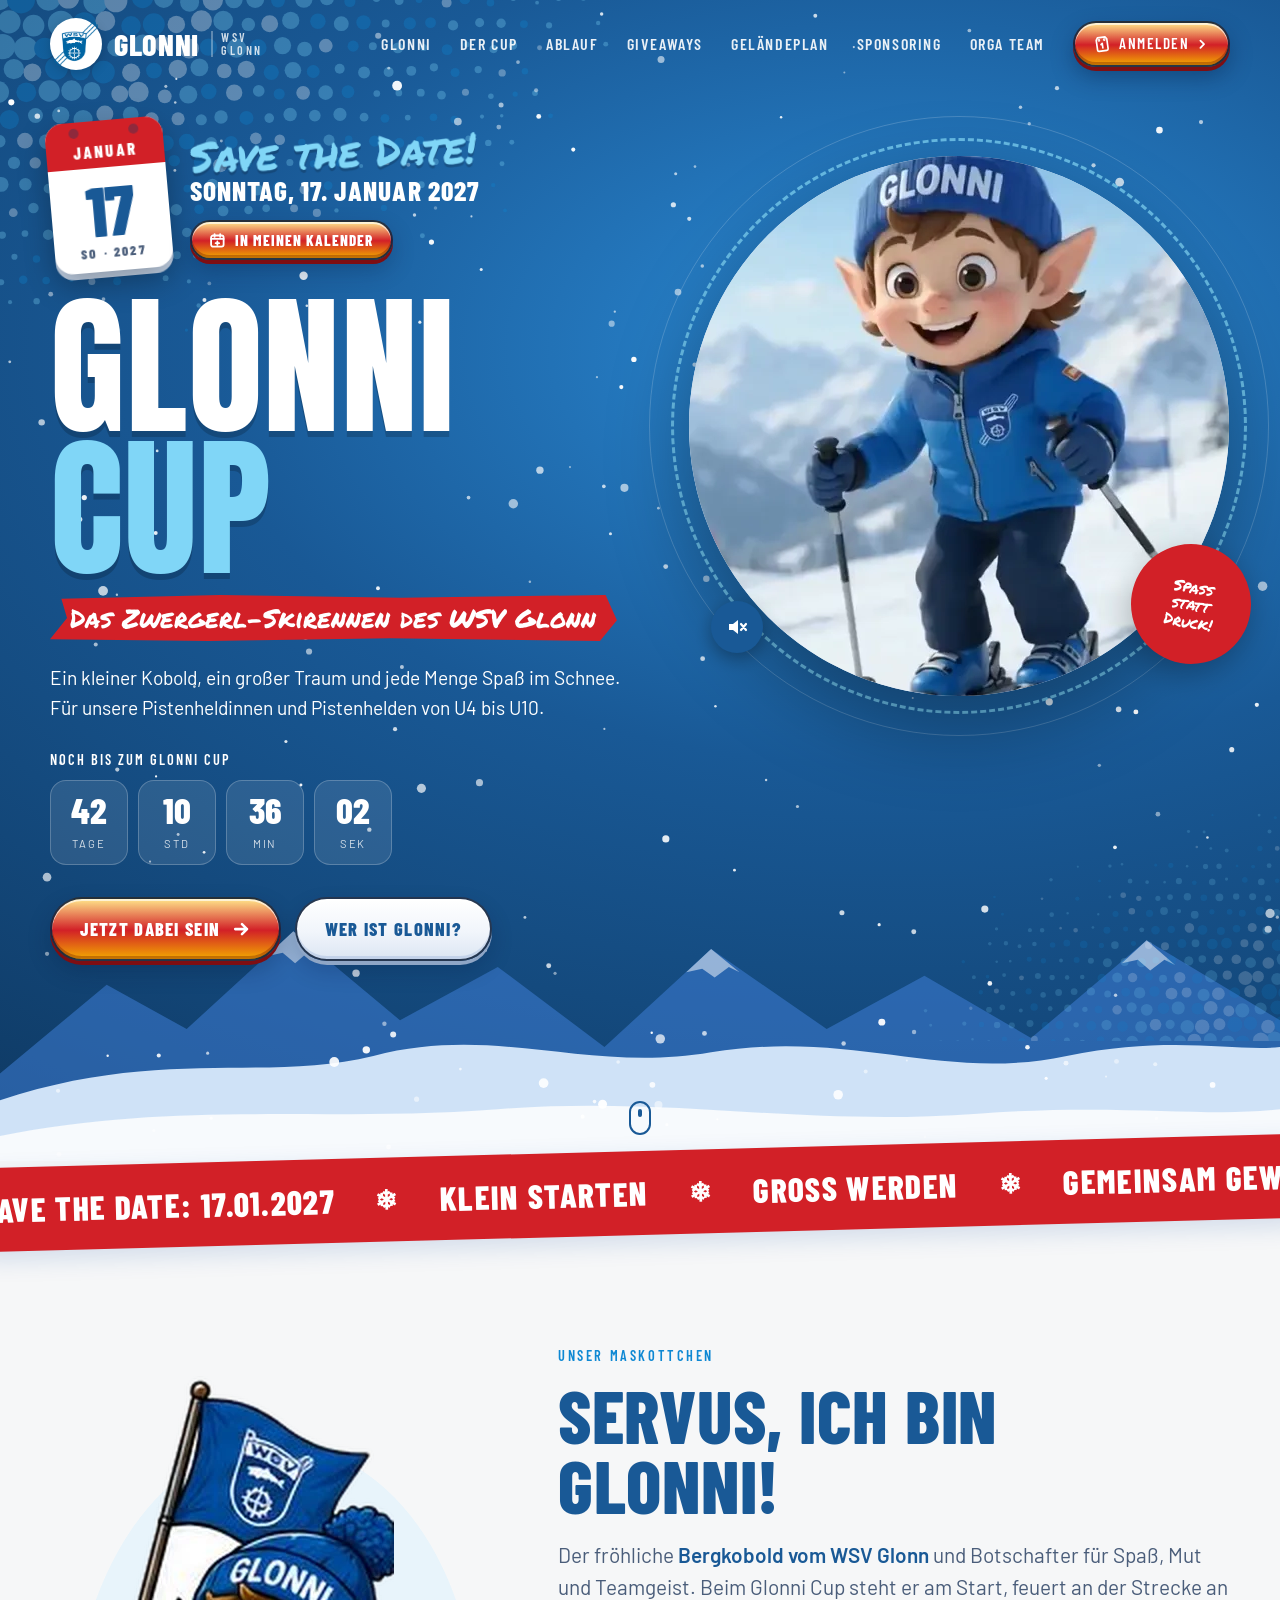
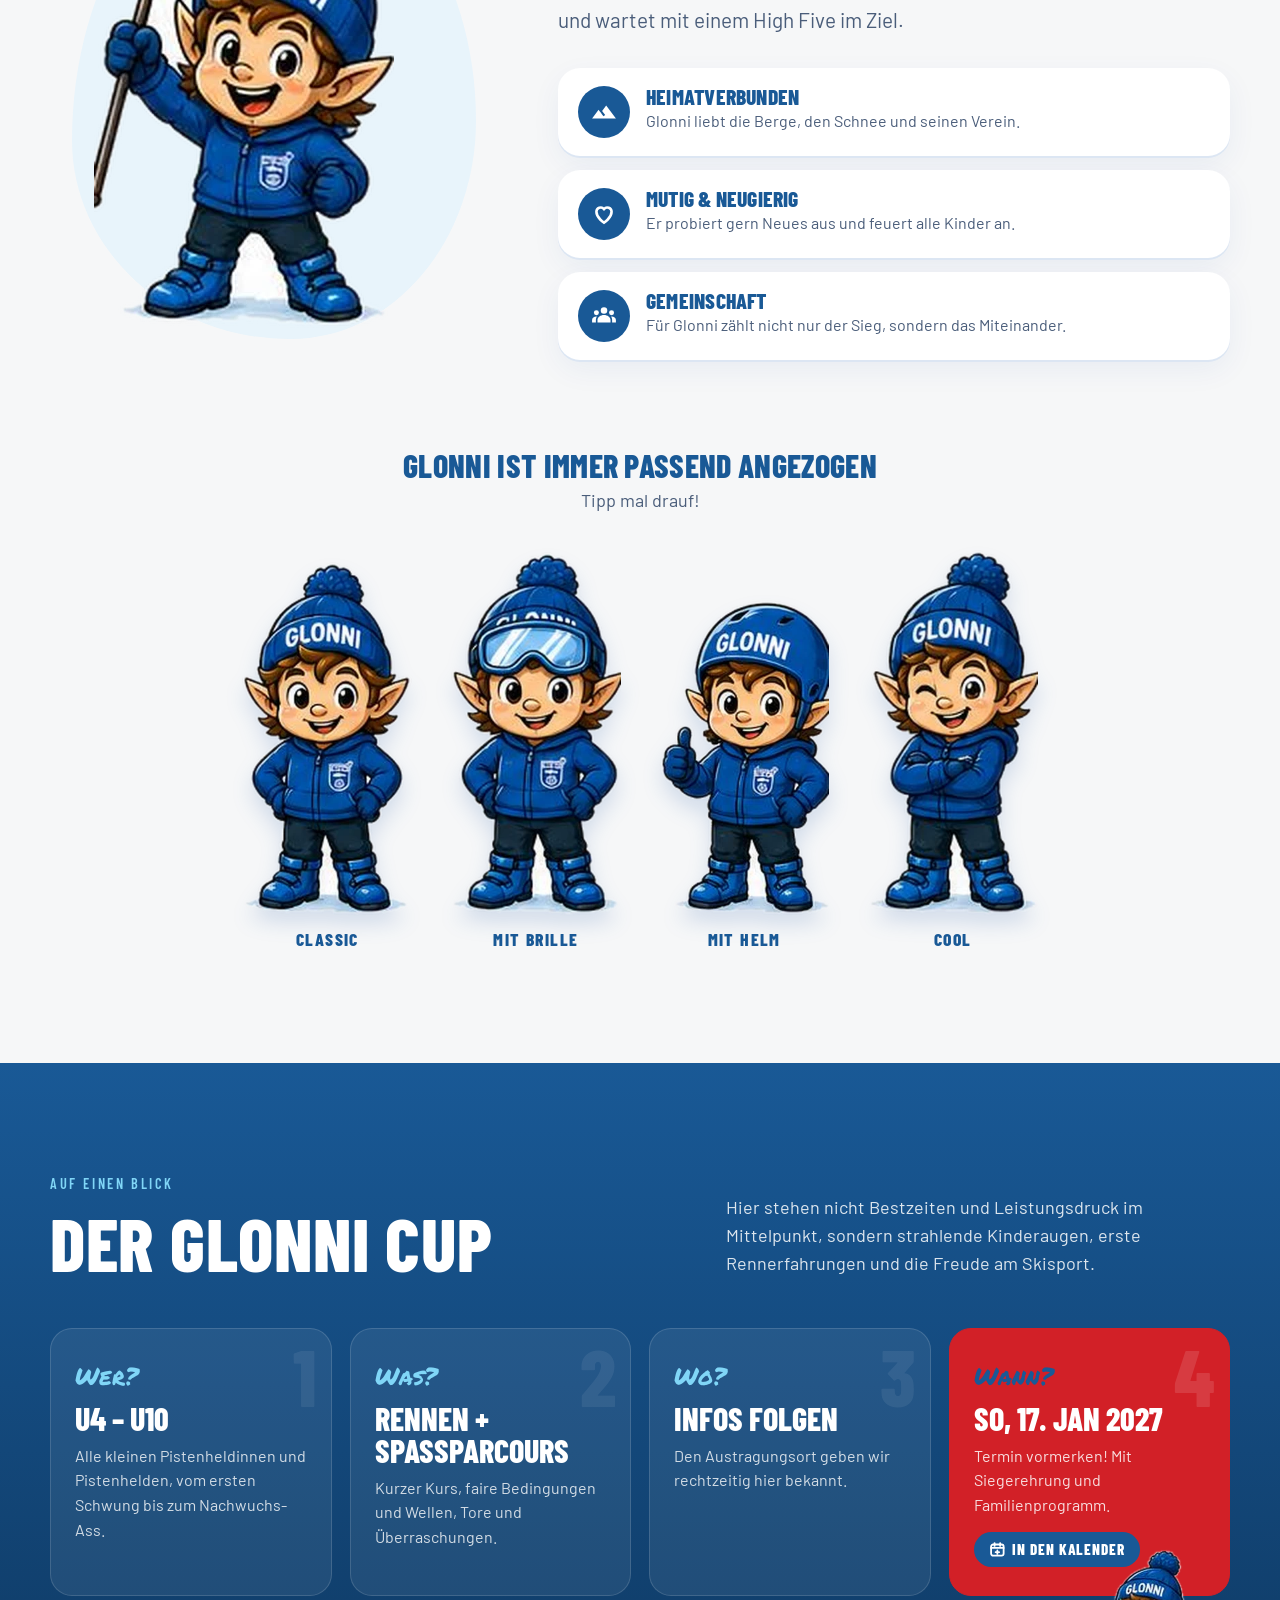
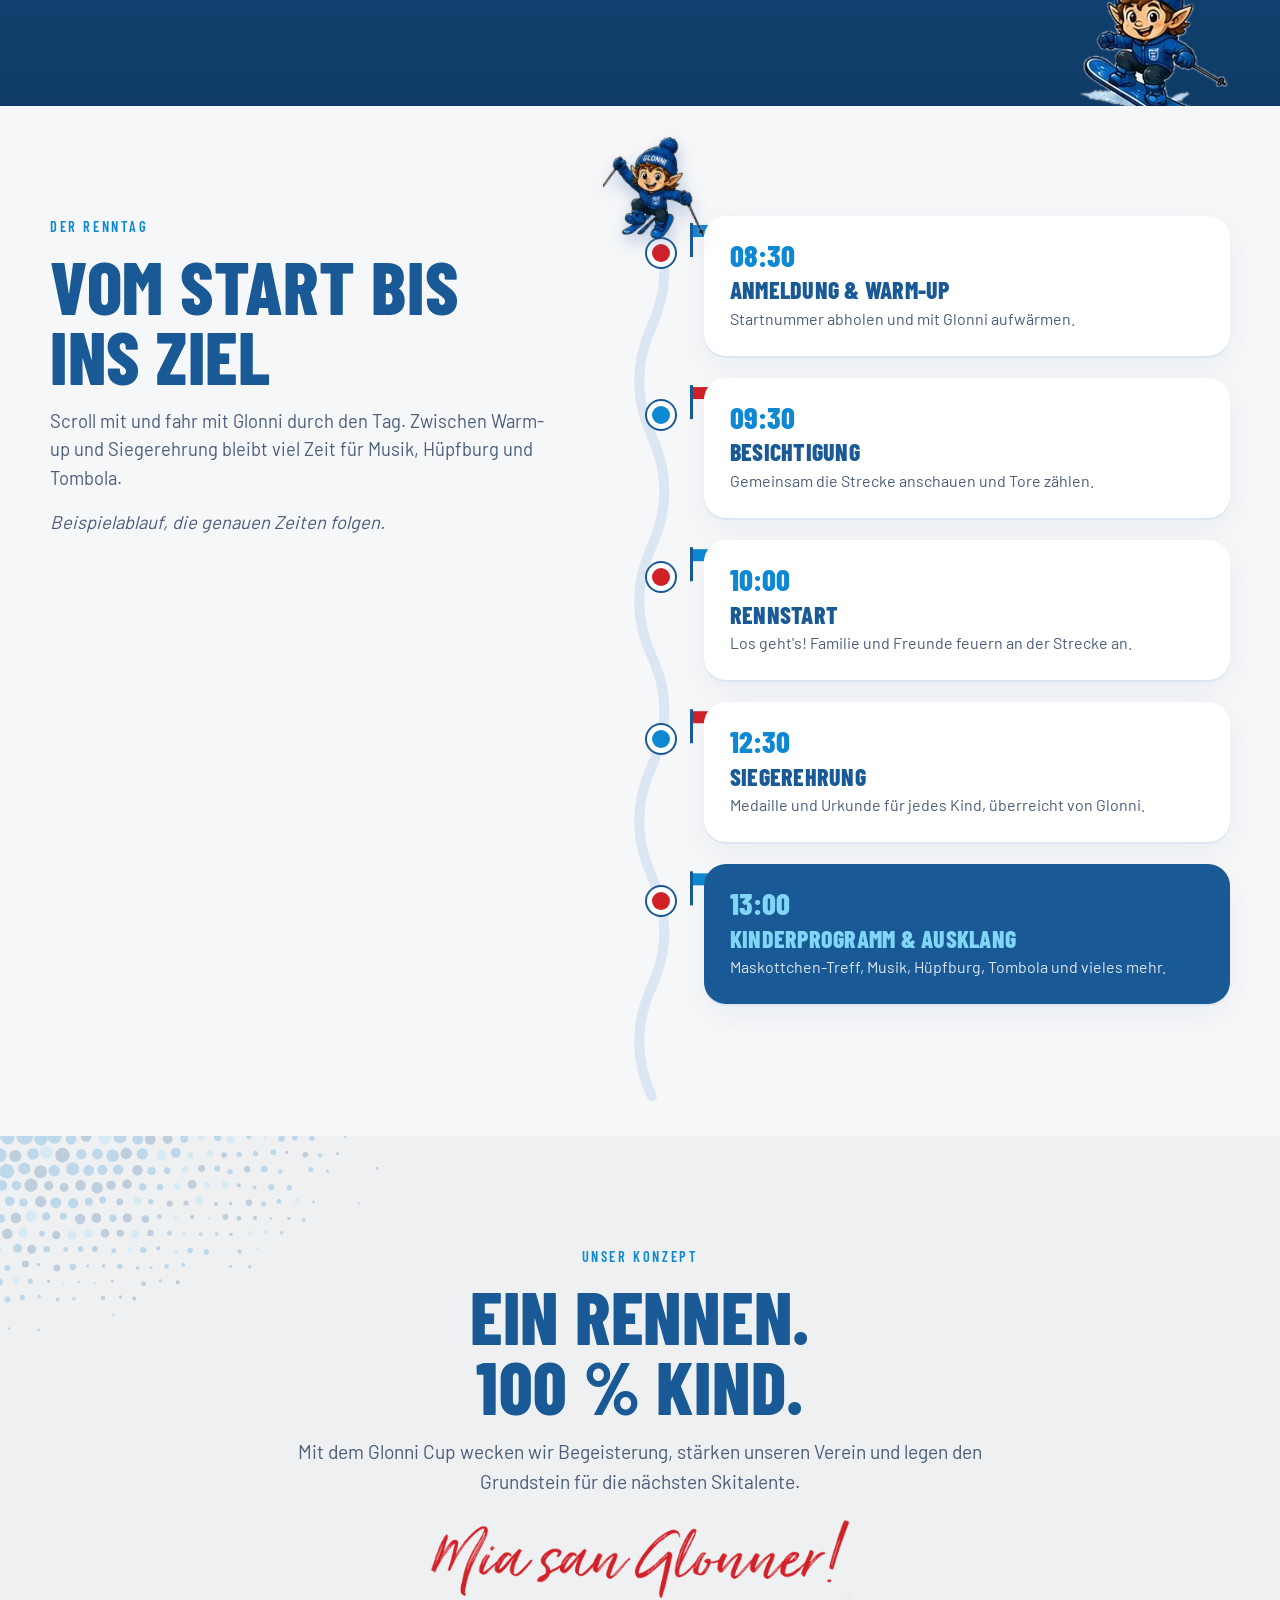
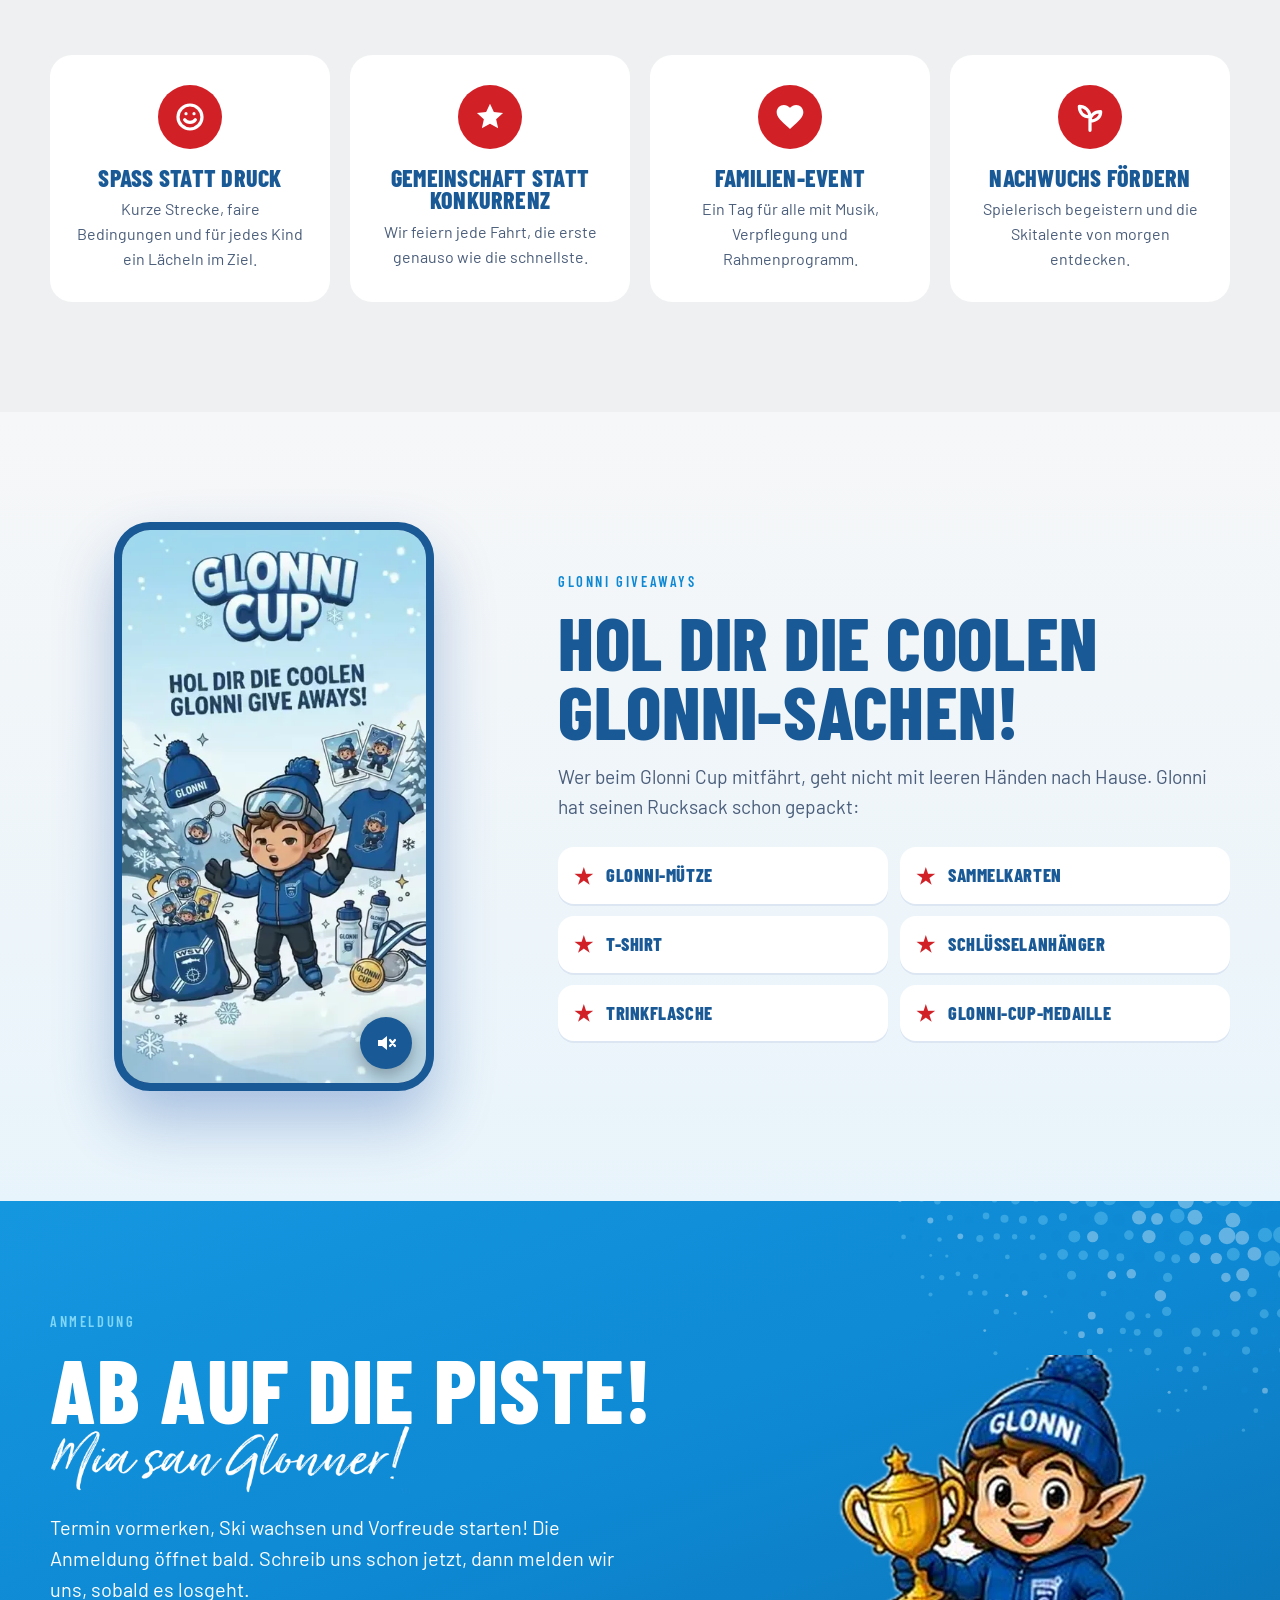
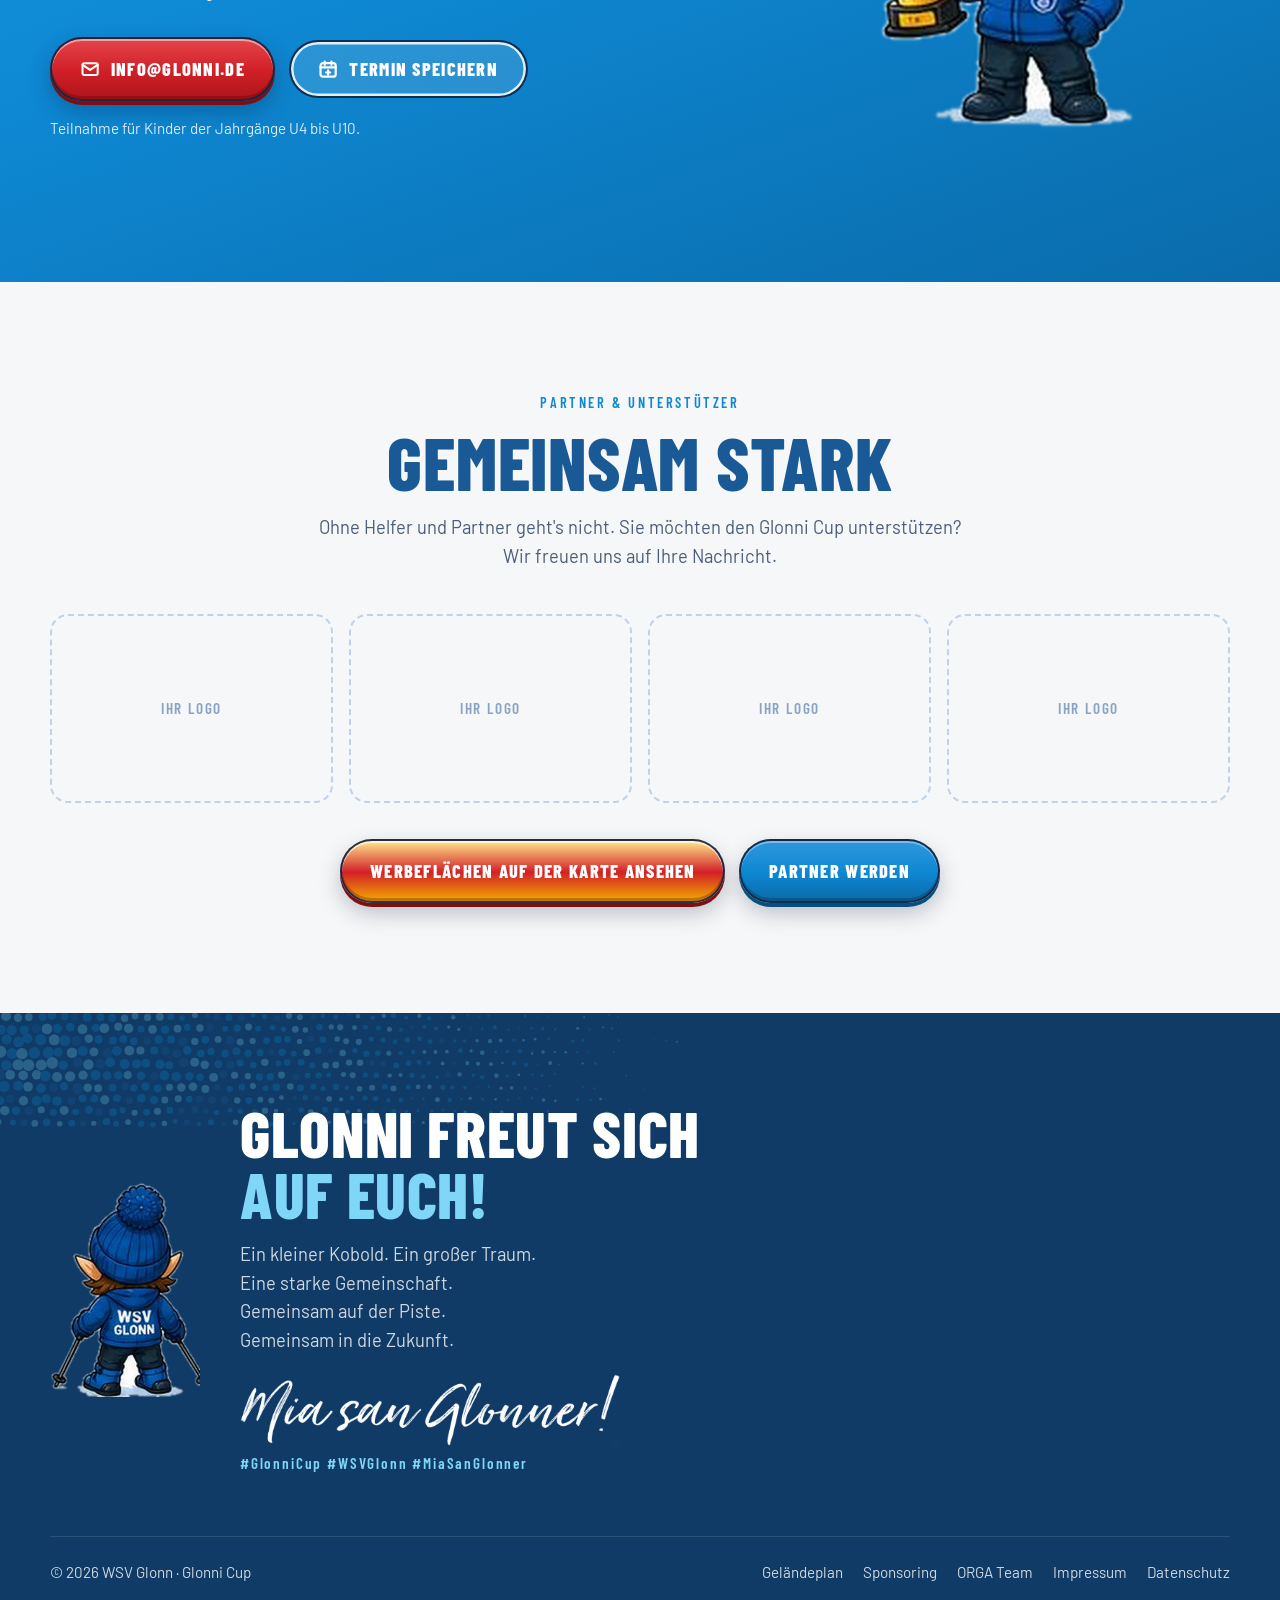
==== commit ef367e2a: "Halftone-Punkte bis in die Titelleiste ziehen Co-Authored-By: Claude Opus 5.5 <noreply@anthropic.com" ====
--- a/index.html
+++ b/index.html
@@ -106,7 +106,7 @@
 #snow{position:absolute;inset:0;width:100%;height:100%;pointer-events:none;z-index:3}
 .hero .wrap{position:relative;z-index:4;display:grid;grid-template-columns:1.05fr .95fr;gap:40px;align-items:center}
 .hero h1{font-family:"Anton",Impact,var(--display);font-weight:400;letter-spacing:.005em;line-height:.92;font-size:clamp(4.4rem,14vw,9.6rem);color:#fff;text-shadow:0 6px 0 rgba(0,0,0,.18)}
-.hero::before{content:"";position:absolute;left:-50px;top:40px;width:min(62vw,680px);aspect-ratio:520/360;background:url(media/halftone-hell.svg) no-repeat 0 0/contain;opacity:.3;pointer-events:none;z-index:1}
+.hero::before{content:"";position:absolute;left:0;top:0;width:min(70vw,760px);aspect-ratio:520/360;background:url(media/halftone-hell.svg) no-repeat 0 0/contain;opacity:.3;pointer-events:none;z-index:1}
 .hero::after{content:"";position:absolute;right:-60px;bottom:120px;width:min(50vw,520px);aspect-ratio:520/360;background:url(media/halftone-hell.svg) no-repeat 0 0/contain;opacity:.18;transform:rotate(180deg);pointer-events:none;z-index:1}
 .hero h1 span{display:block}
 .hero h1 .l2{color:var(--hl)}
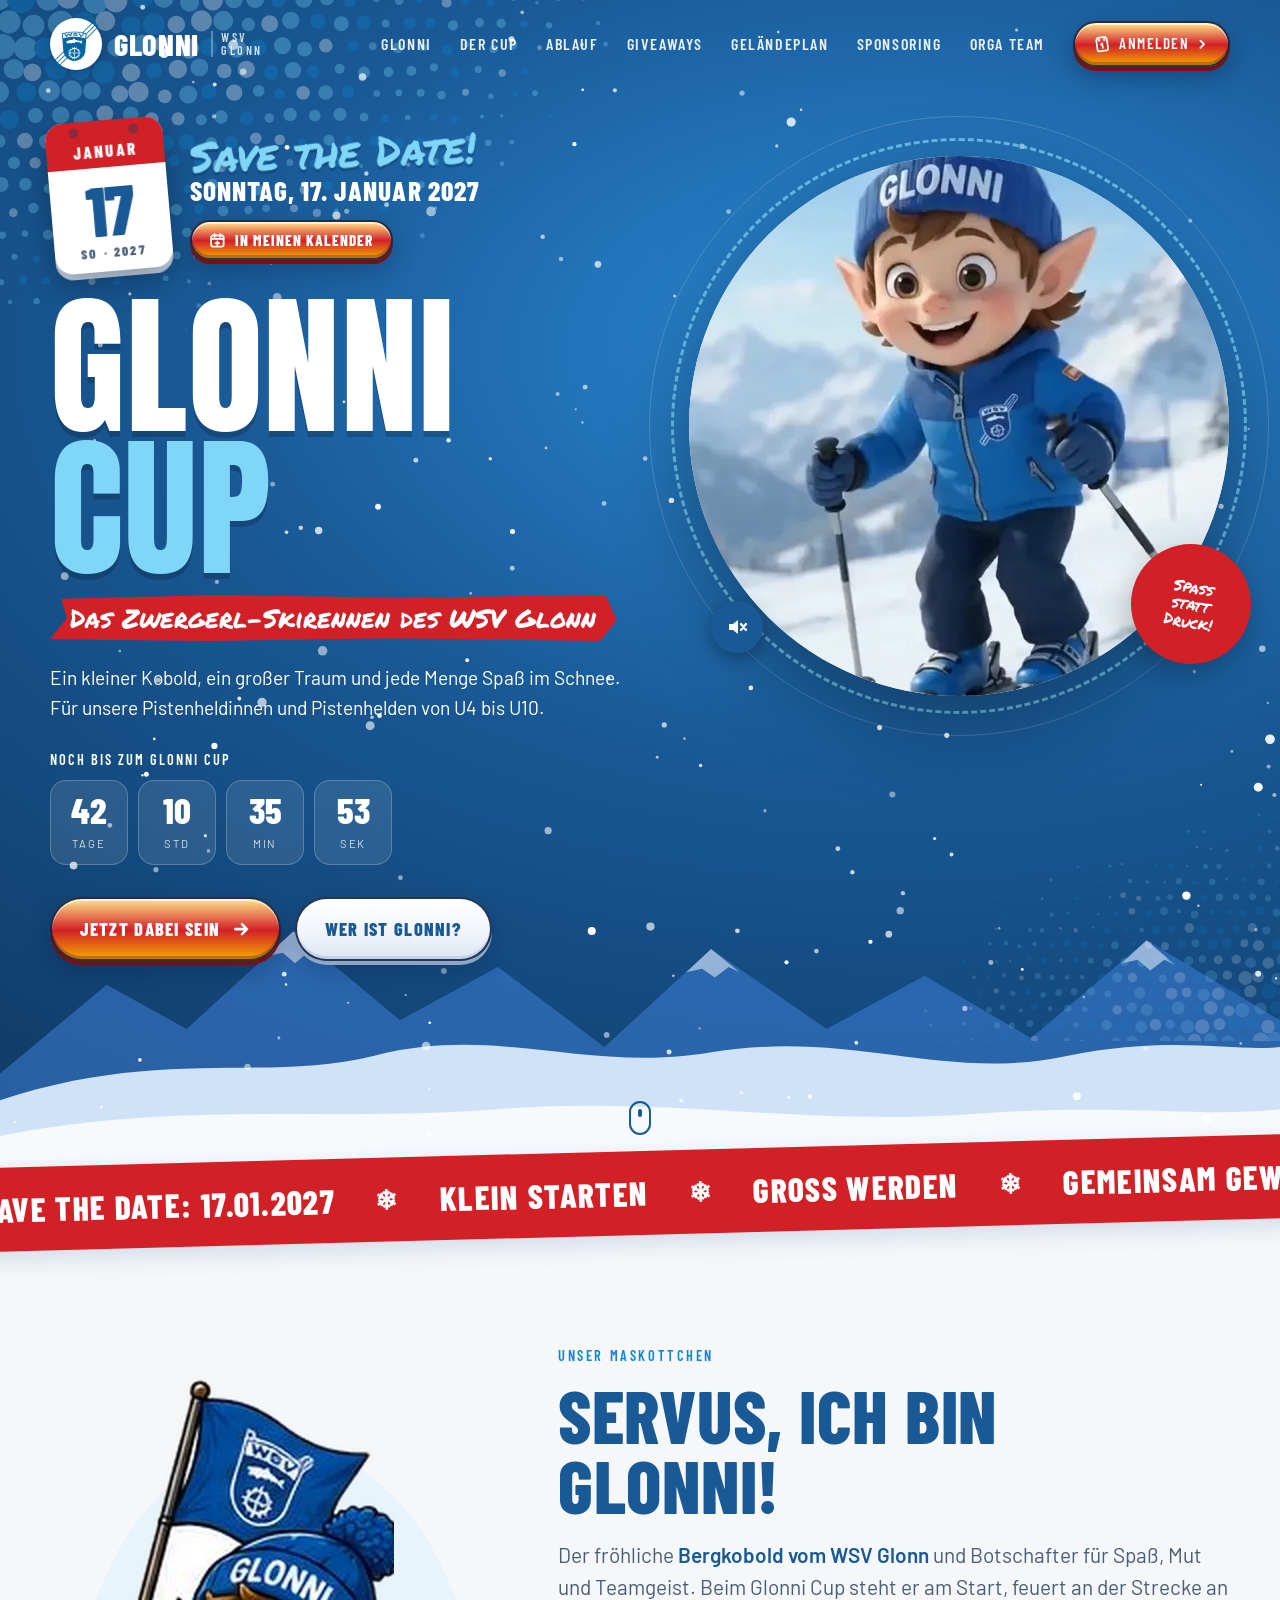
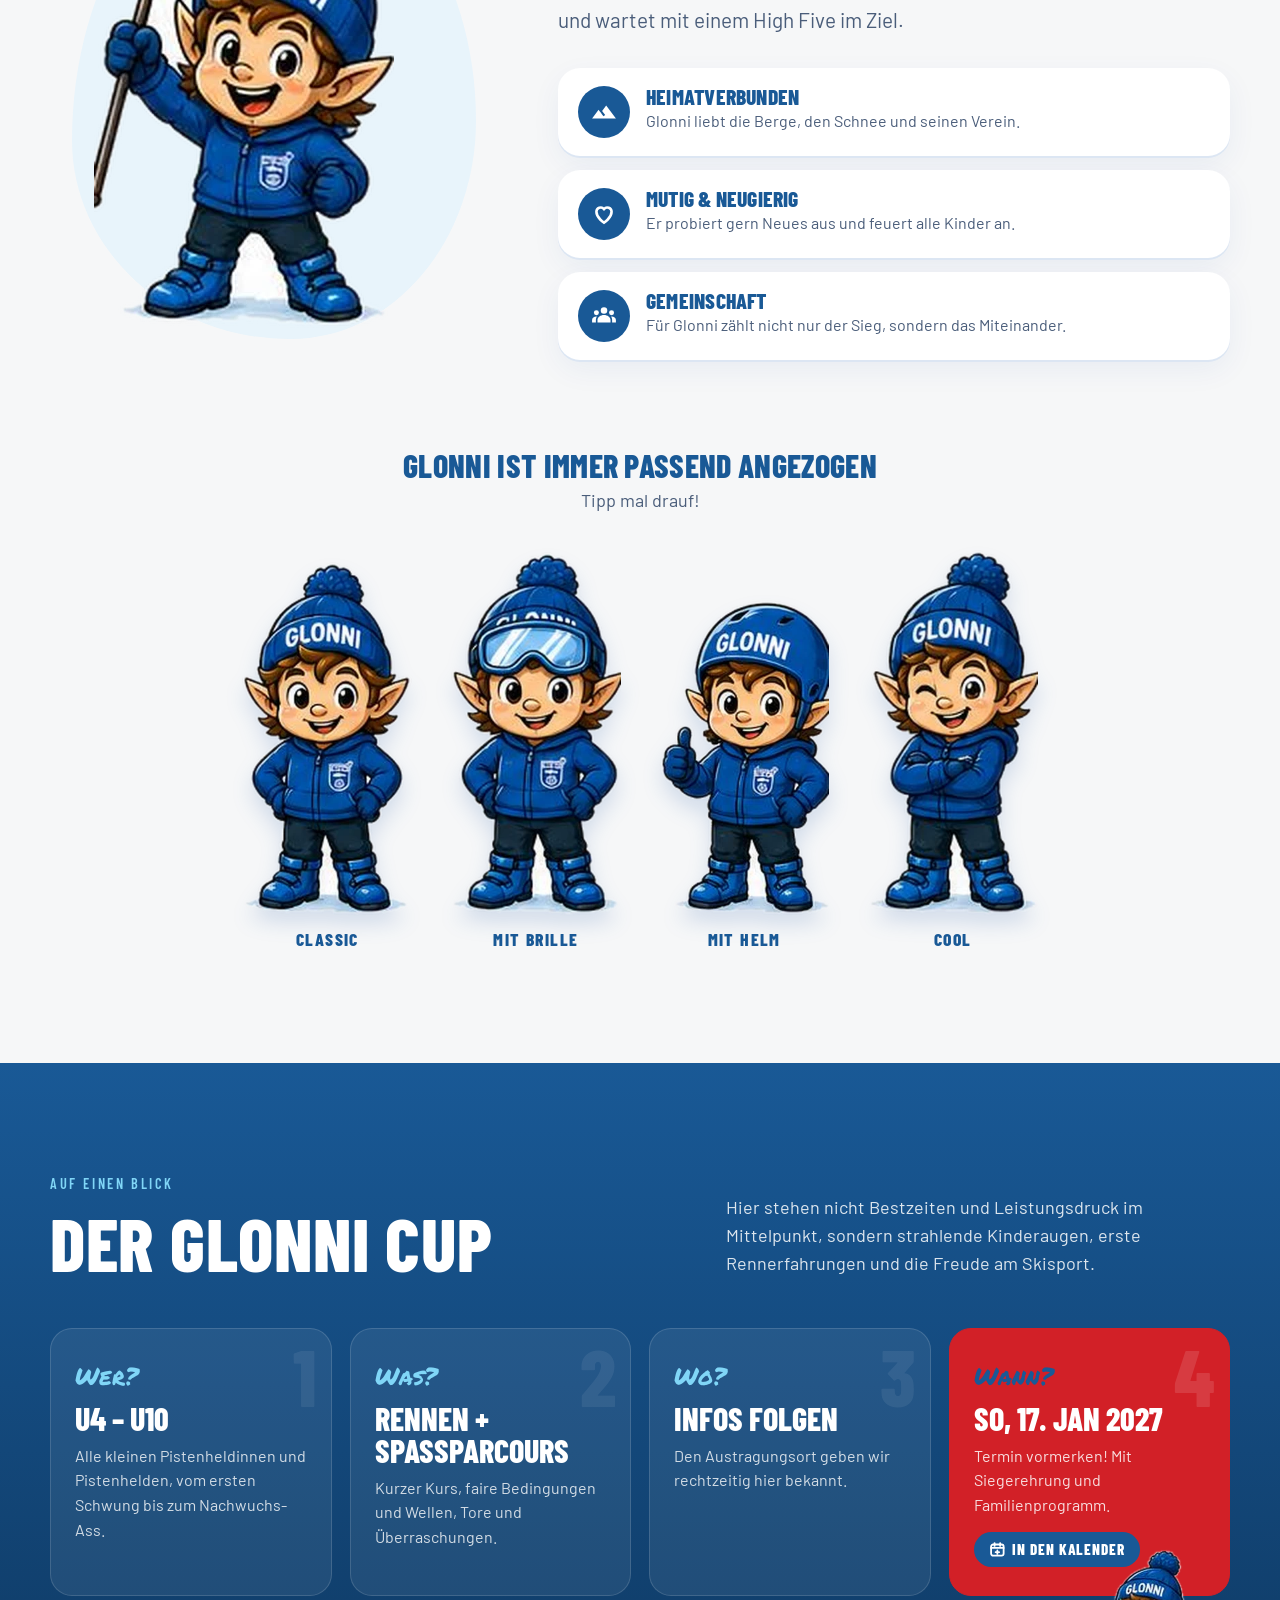
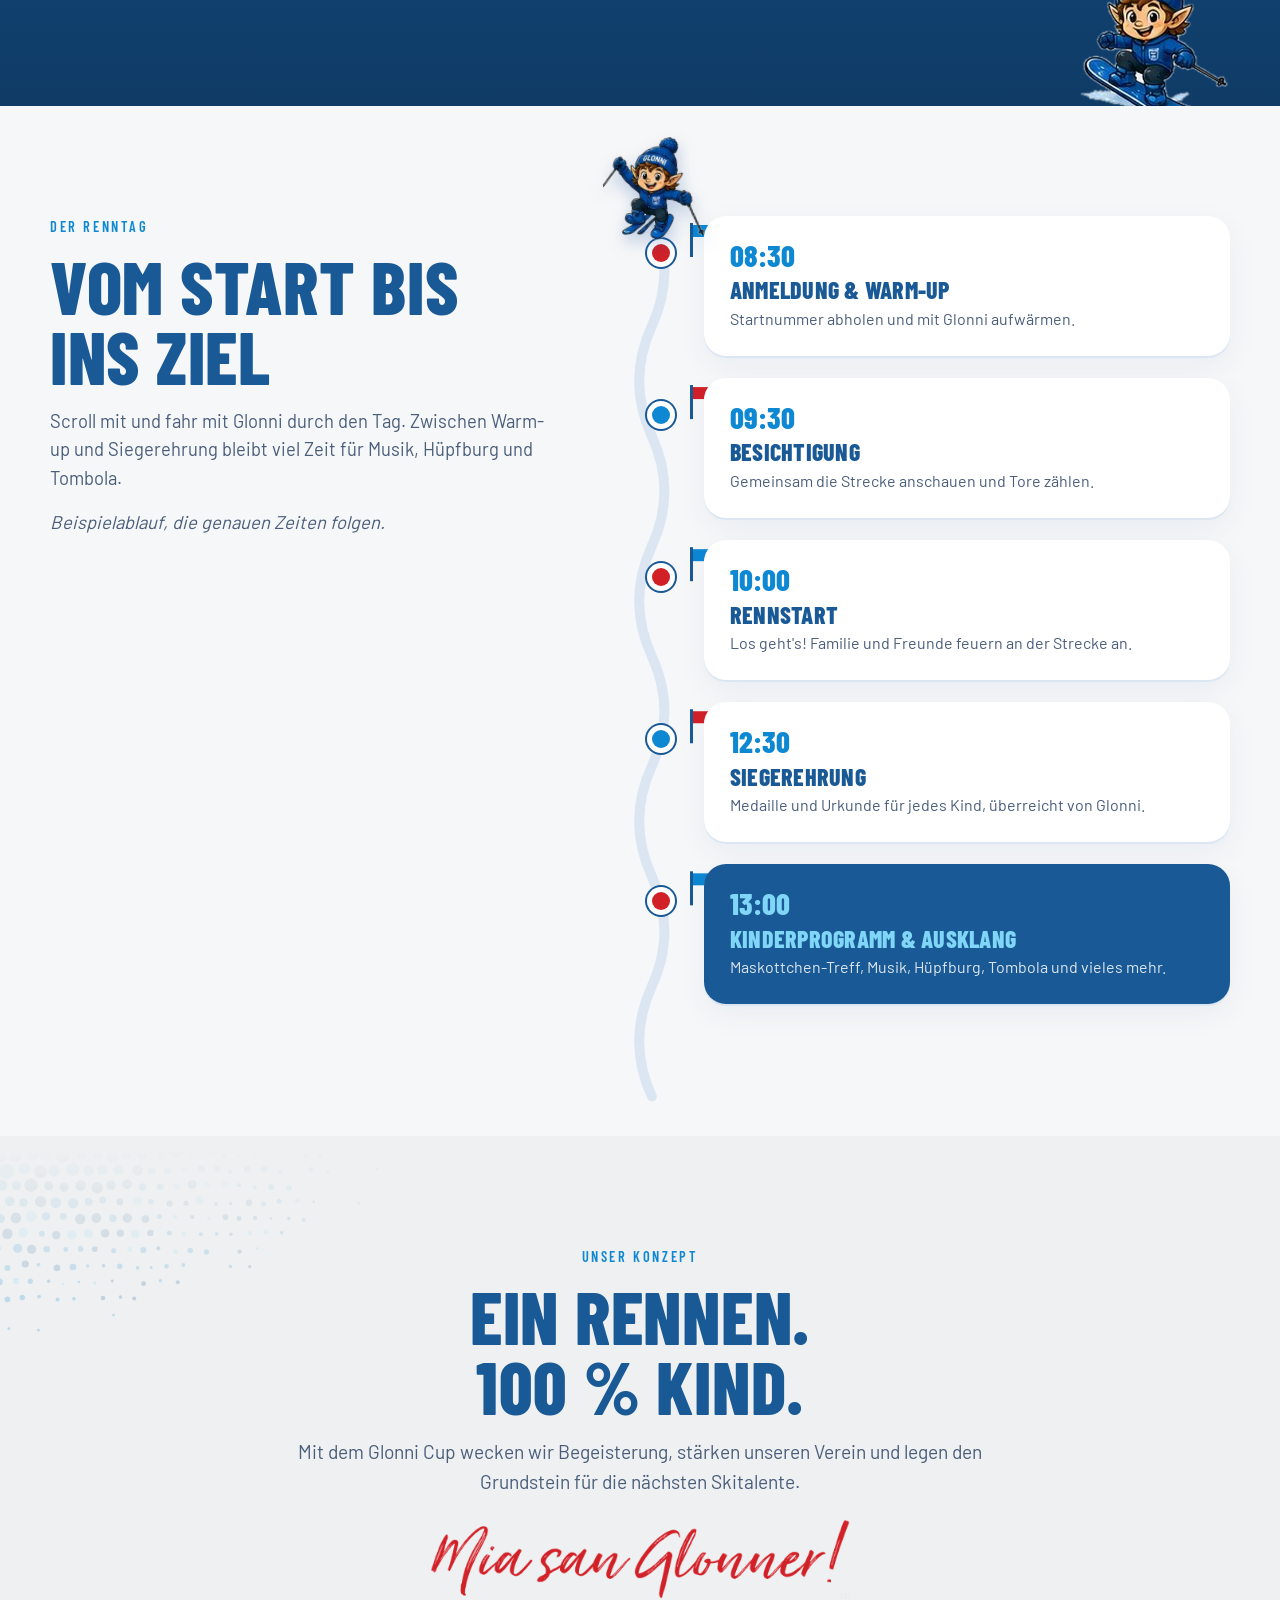
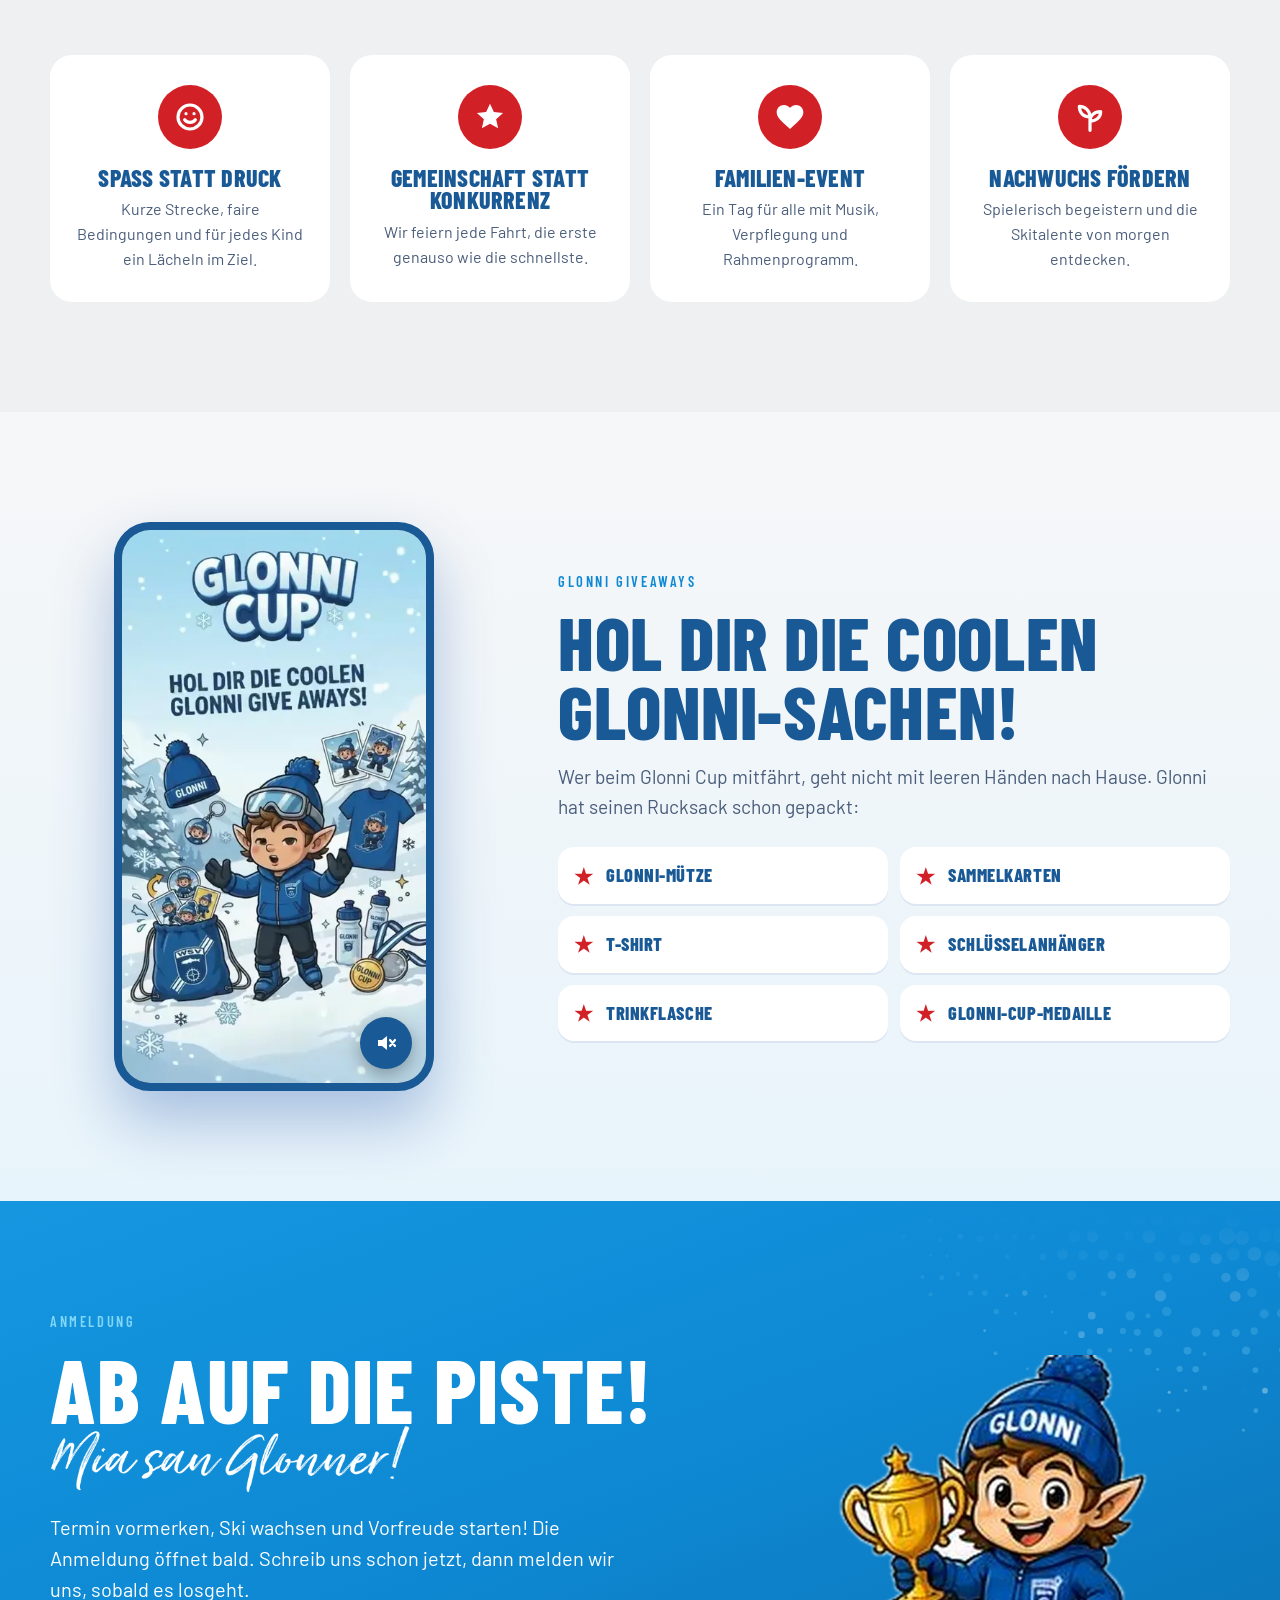
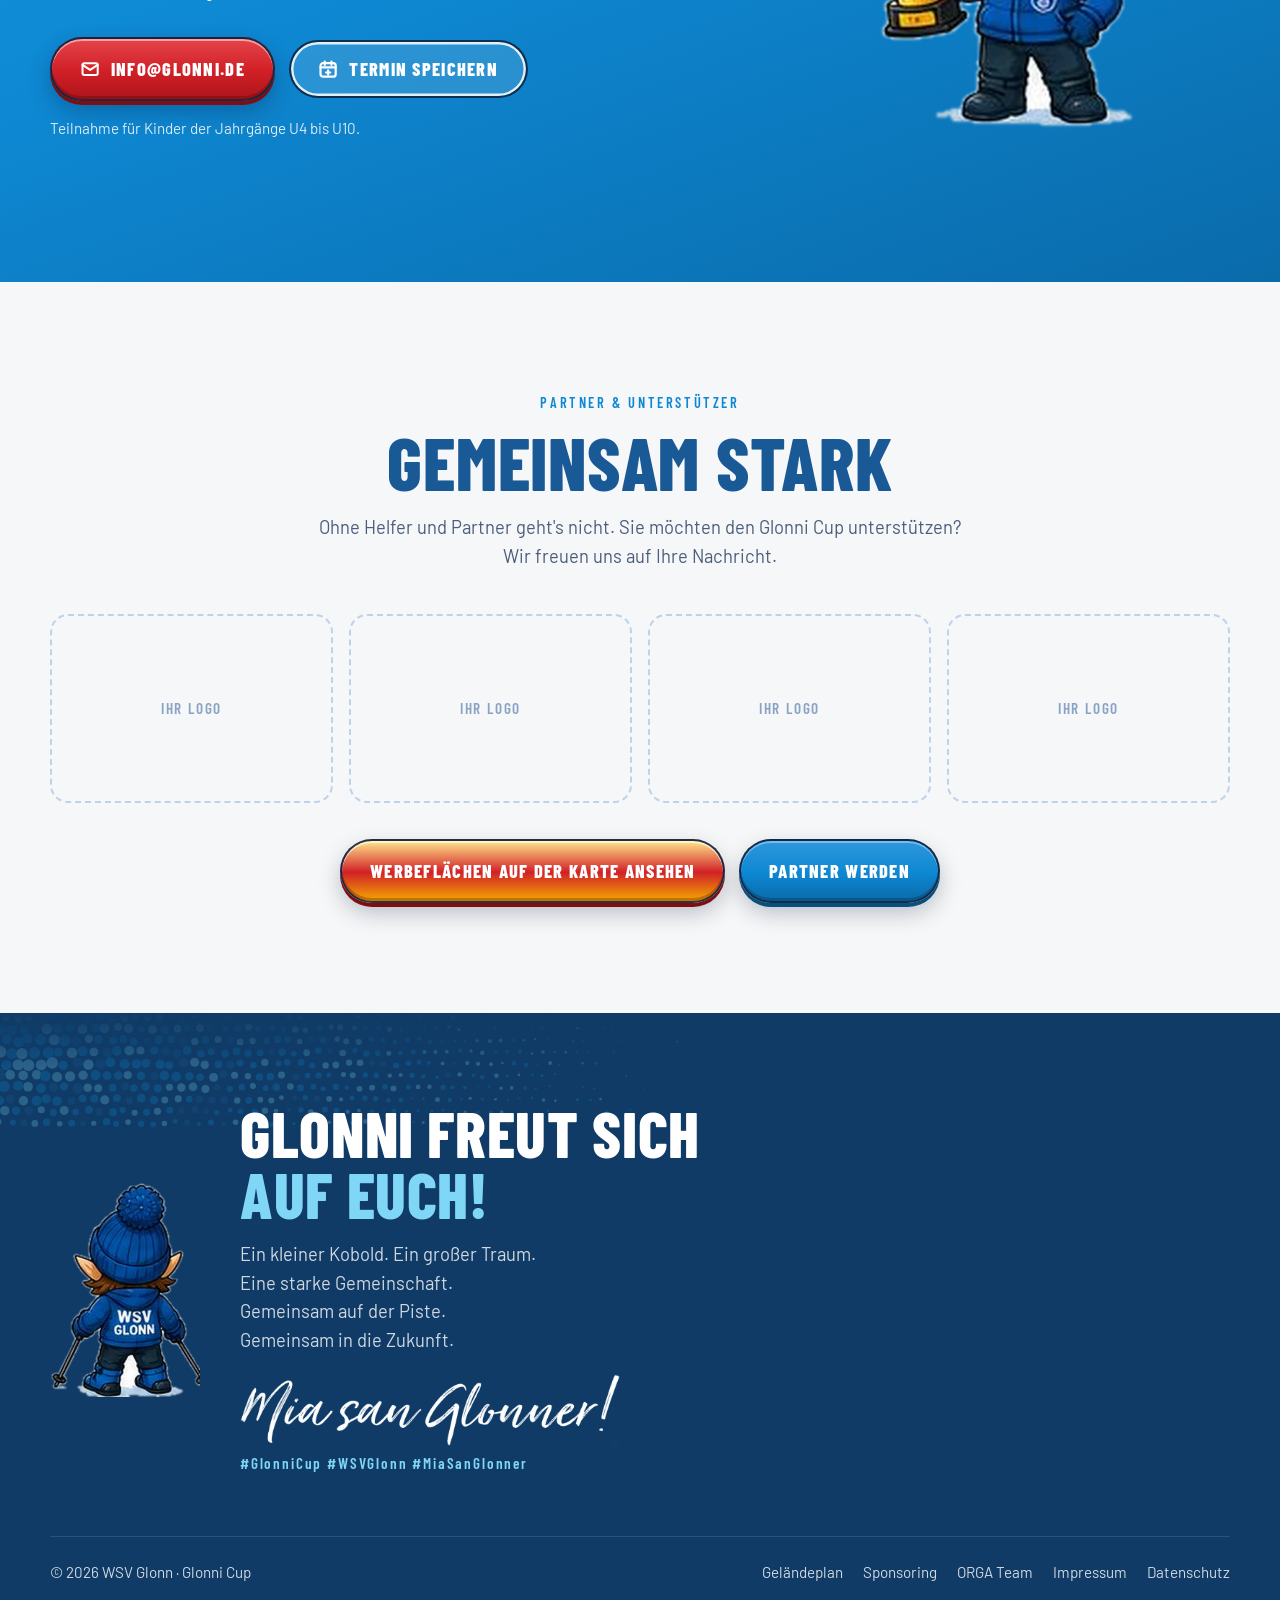
==== commit 1465d764: "Punktmuster an Abschnittskanten weich ausblenden Co-Authored-By: Claude Opus 5.5 <noreply@anthropic." ====
--- a/index.html
+++ b/index.html
@@ -276,7 +276,7 @@
 
 /* KONZEPT */
 .konzept{background:#EEF0F1;overflow:hidden}
-.konzept::before{content:"";position:absolute;left:-40px;top:-30px;width:min(55vw,520px);aspect-ratio:520/360;background:url(media/halftone-blau.svg) no-repeat 0 0/contain;opacity:.22;pointer-events:none}
+.konzept::before{-webkit-mask-image:linear-gradient(to bottom,transparent 0,transparent 12%,#000 55%);mask-image:linear-gradient(to bottom,transparent 0,transparent 12%,#000 55%);content:"";position:absolute;left:-40px;top:-30px;width:min(55vw,520px);aspect-ratio:520/360;background:url(media/halftone-blau.svg) no-repeat 0 0/contain;opacity:.22;pointer-events:none}
 .konzept .wrap{position:relative}
 .konzept .mia{display:block;width:min(80%,420px);margin:1.4rem auto 0}
 .konzept .center{text-align:center;max-width:760px;margin:0 auto}
@@ -305,7 +305,7 @@
 
 /* ANMELDUNG */
 .signup{background:linear-gradient(160deg,#1597E0 0%,var(--blue) 45%,#0A6BAA 100%);overflow:hidden;color:#fff;position:relative}
-.signup::before{content:"";position:absolute;right:-60px;top:-40px;width:min(70vw,620px);aspect-ratio:520/360;background:url(media/halftone-hell.svg) no-repeat 100% 0/contain;opacity:.35;transform:scaleX(-1);pointer-events:none}
+.signup::before{-webkit-mask-image:linear-gradient(to bottom,transparent 0,transparent 12%,#000 55%);mask-image:linear-gradient(to bottom,transparent 0,transparent 12%,#000 55%);content:"";position:absolute;right:-60px;top:-40px;width:min(70vw,620px);aspect-ratio:520/360;background:url(media/halftone-hell.svg) no-repeat 100% 0/contain;opacity:.35;transform:scaleX(-1);pointer-events:none}
 .signup .wrap{position:relative;z-index:1}
 .signup .btn-n{background:linear-gradient(180deg,#E5454B 0%,#D22027 52%,#AE151B 100%);box-shadow:inset 0 2px 0 rgba(255,255,255,.5),inset 0 -3px 0 rgba(90,0,0,.3),0 4px 0 #7E0E12,0 10px 22px rgba(4,22,56,.3)}
 .signup .btn-o-n{color:#fff;background:rgba(255,255,255,.12);box-shadow:inset 0 0 0 2.5px rgba(255,255,255,.85)}
@@ -333,7 +333,7 @@
 
 /* FOOTER */
 footer{background:var(--deep);color:#fff;padding:90px 0 40px;position:relative;overflow:hidden}
-footer::before{content:"";position:absolute;left:-30px;top:-20px;width:min(70vw,760px);aspect-ratio:900/160;background:url(media/halftone-band.svg) no-repeat 0 0/contain;opacity:.25;pointer-events:none}
+footer::before{-webkit-mask-image:linear-gradient(to bottom,transparent 0,transparent 12%,#000 55%);mask-image:linear-gradient(to bottom,transparent 0,transparent 12%,#000 55%);content:"";position:absolute;left:-30px;top:-20px;width:min(70vw,760px);aspect-ratio:900/160;background:url(media/halftone-band.svg) no-repeat 0 0/contain;opacity:.25;pointer-events:none}
 footer .wrap{position:relative}
 footer .mia{width:min(100%,380px);margin-top:1.2rem}
 footer .tags{margin-top:.4rem;font-family:var(--display);font-weight:600;letter-spacing:.12em;color:var(--hl);font-size:.95rem}
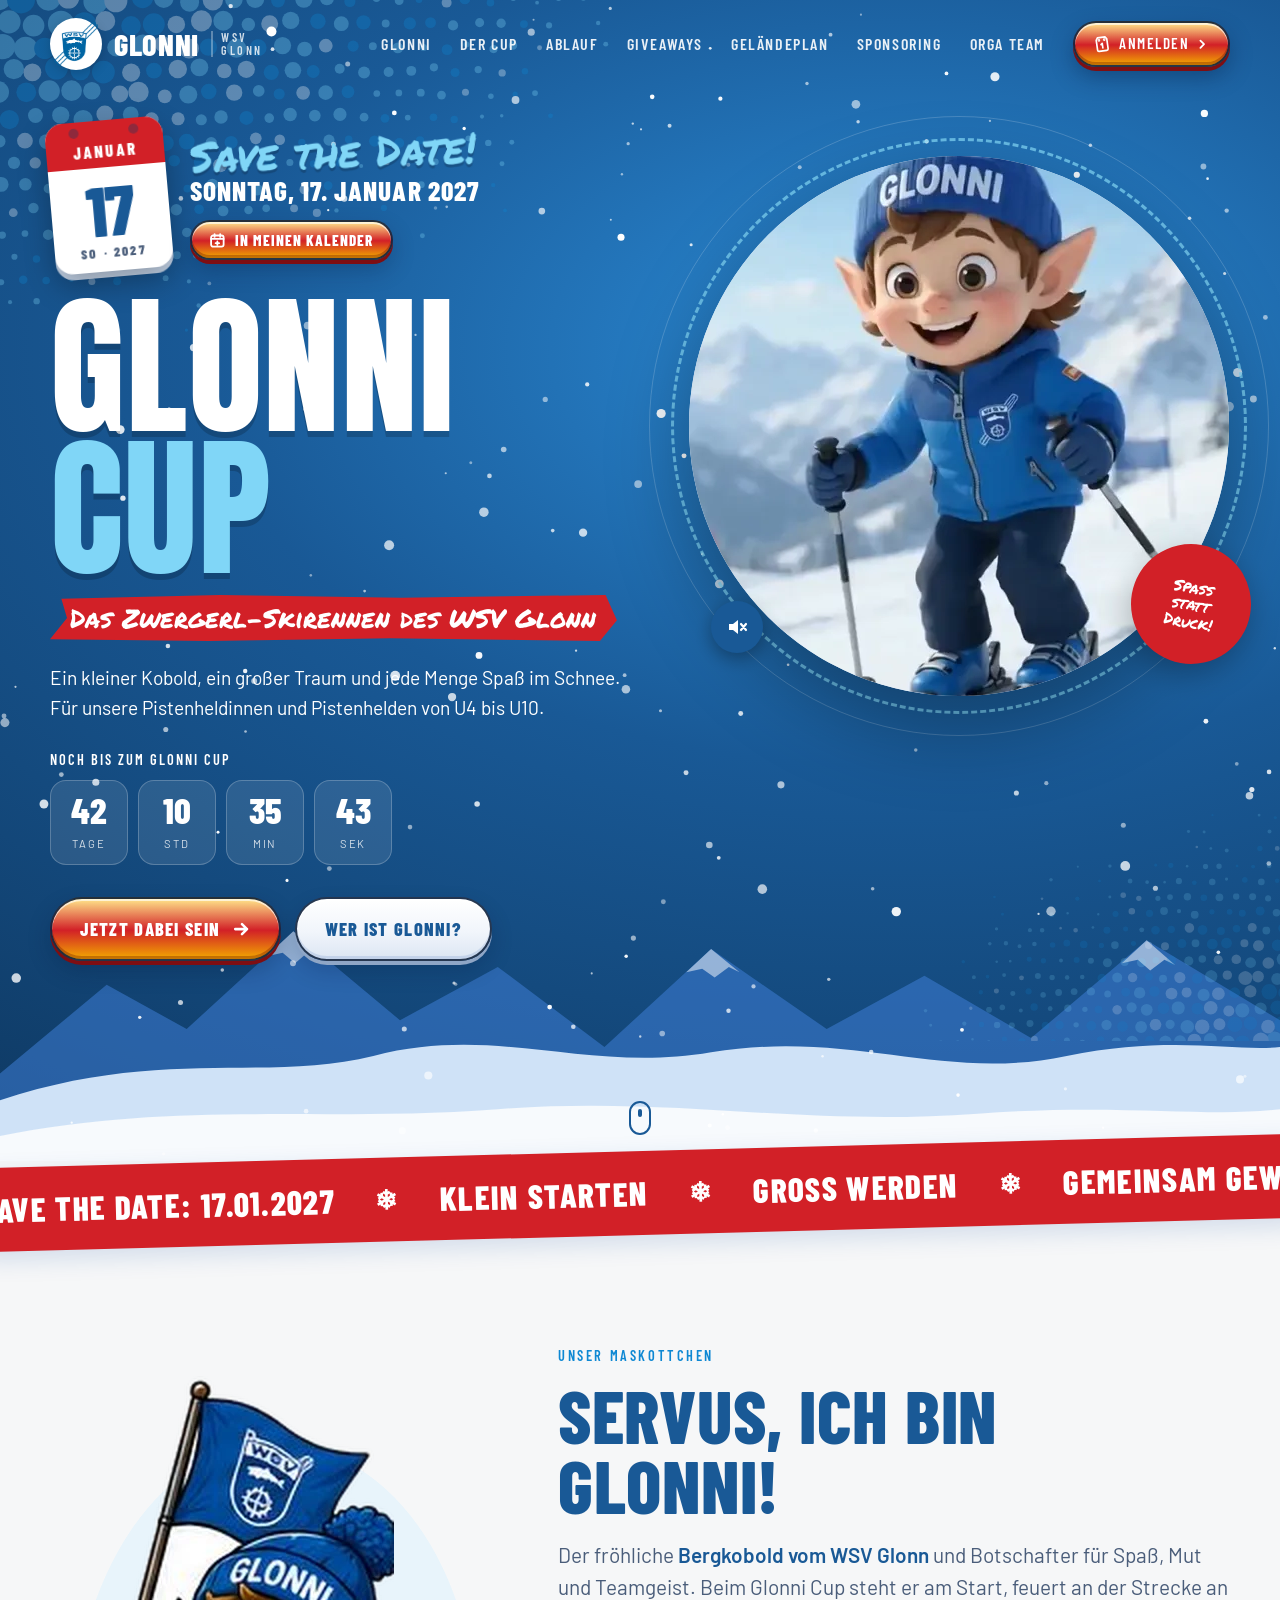
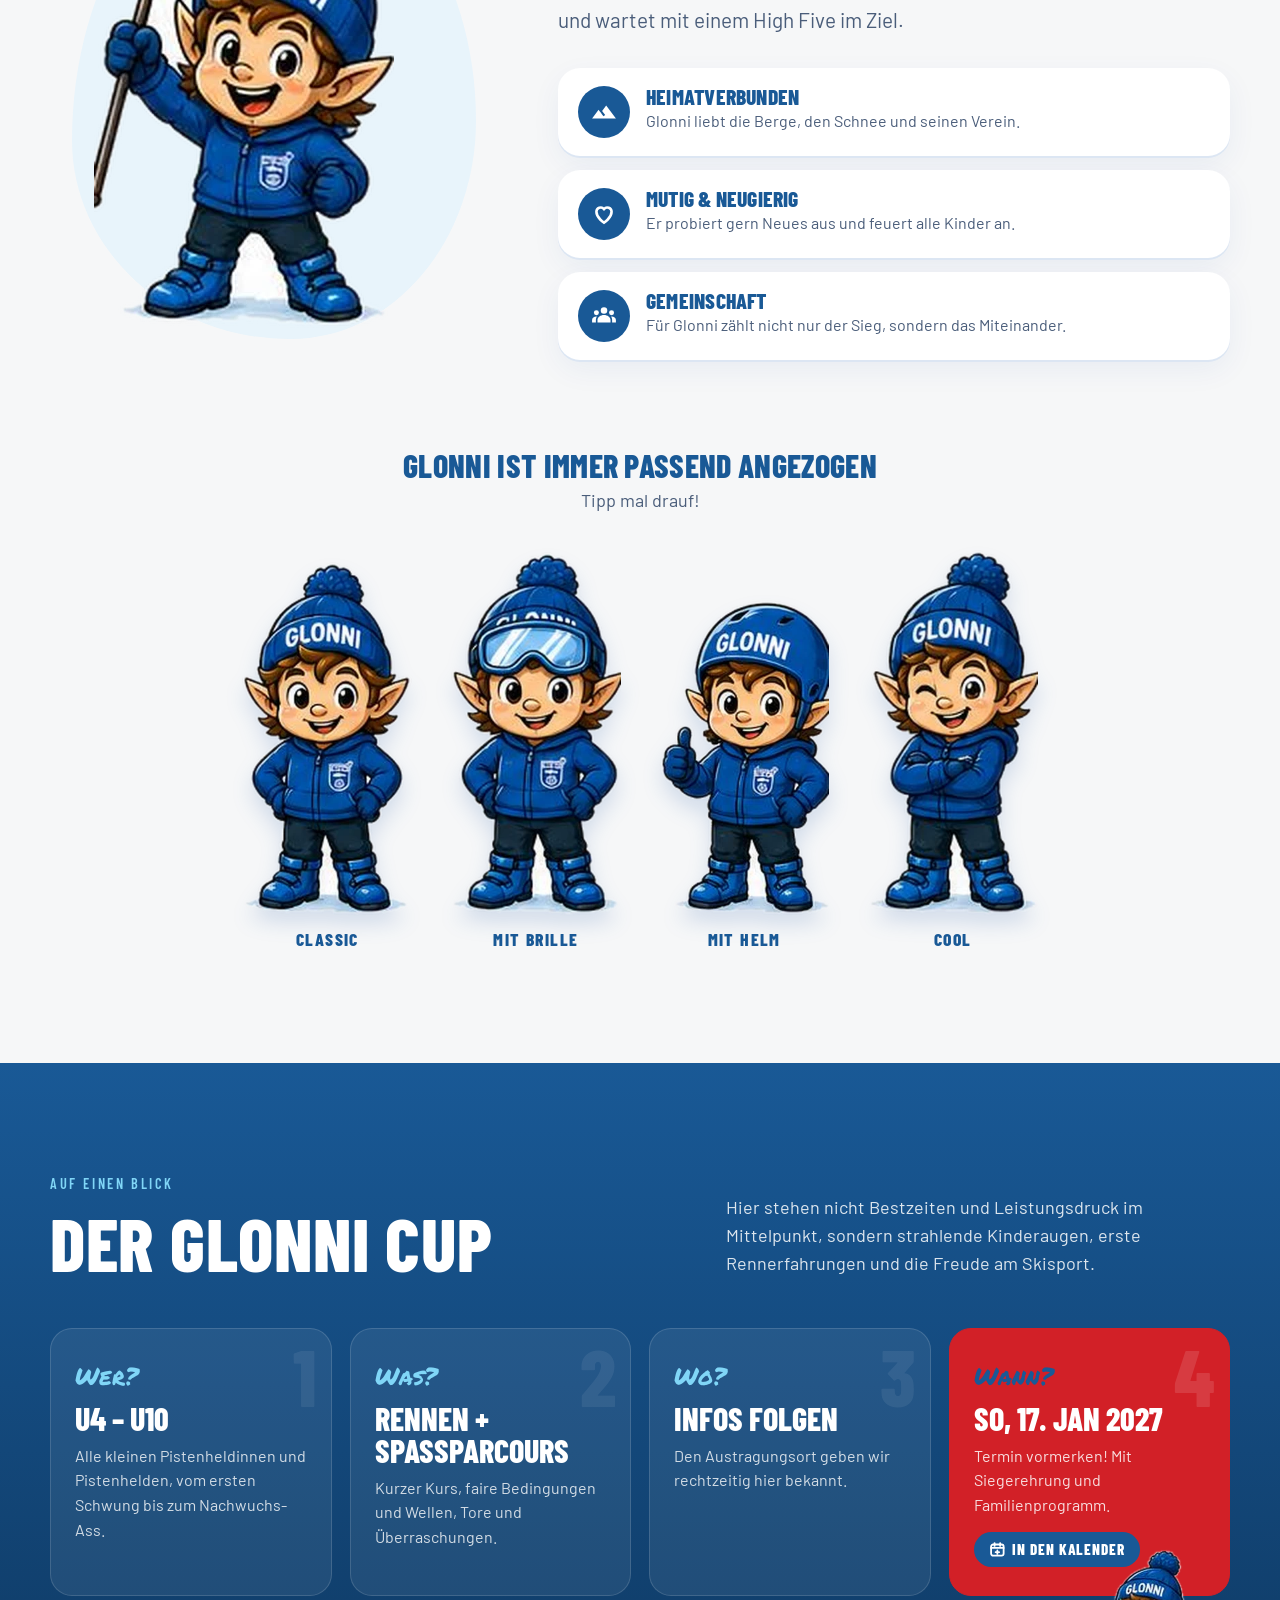
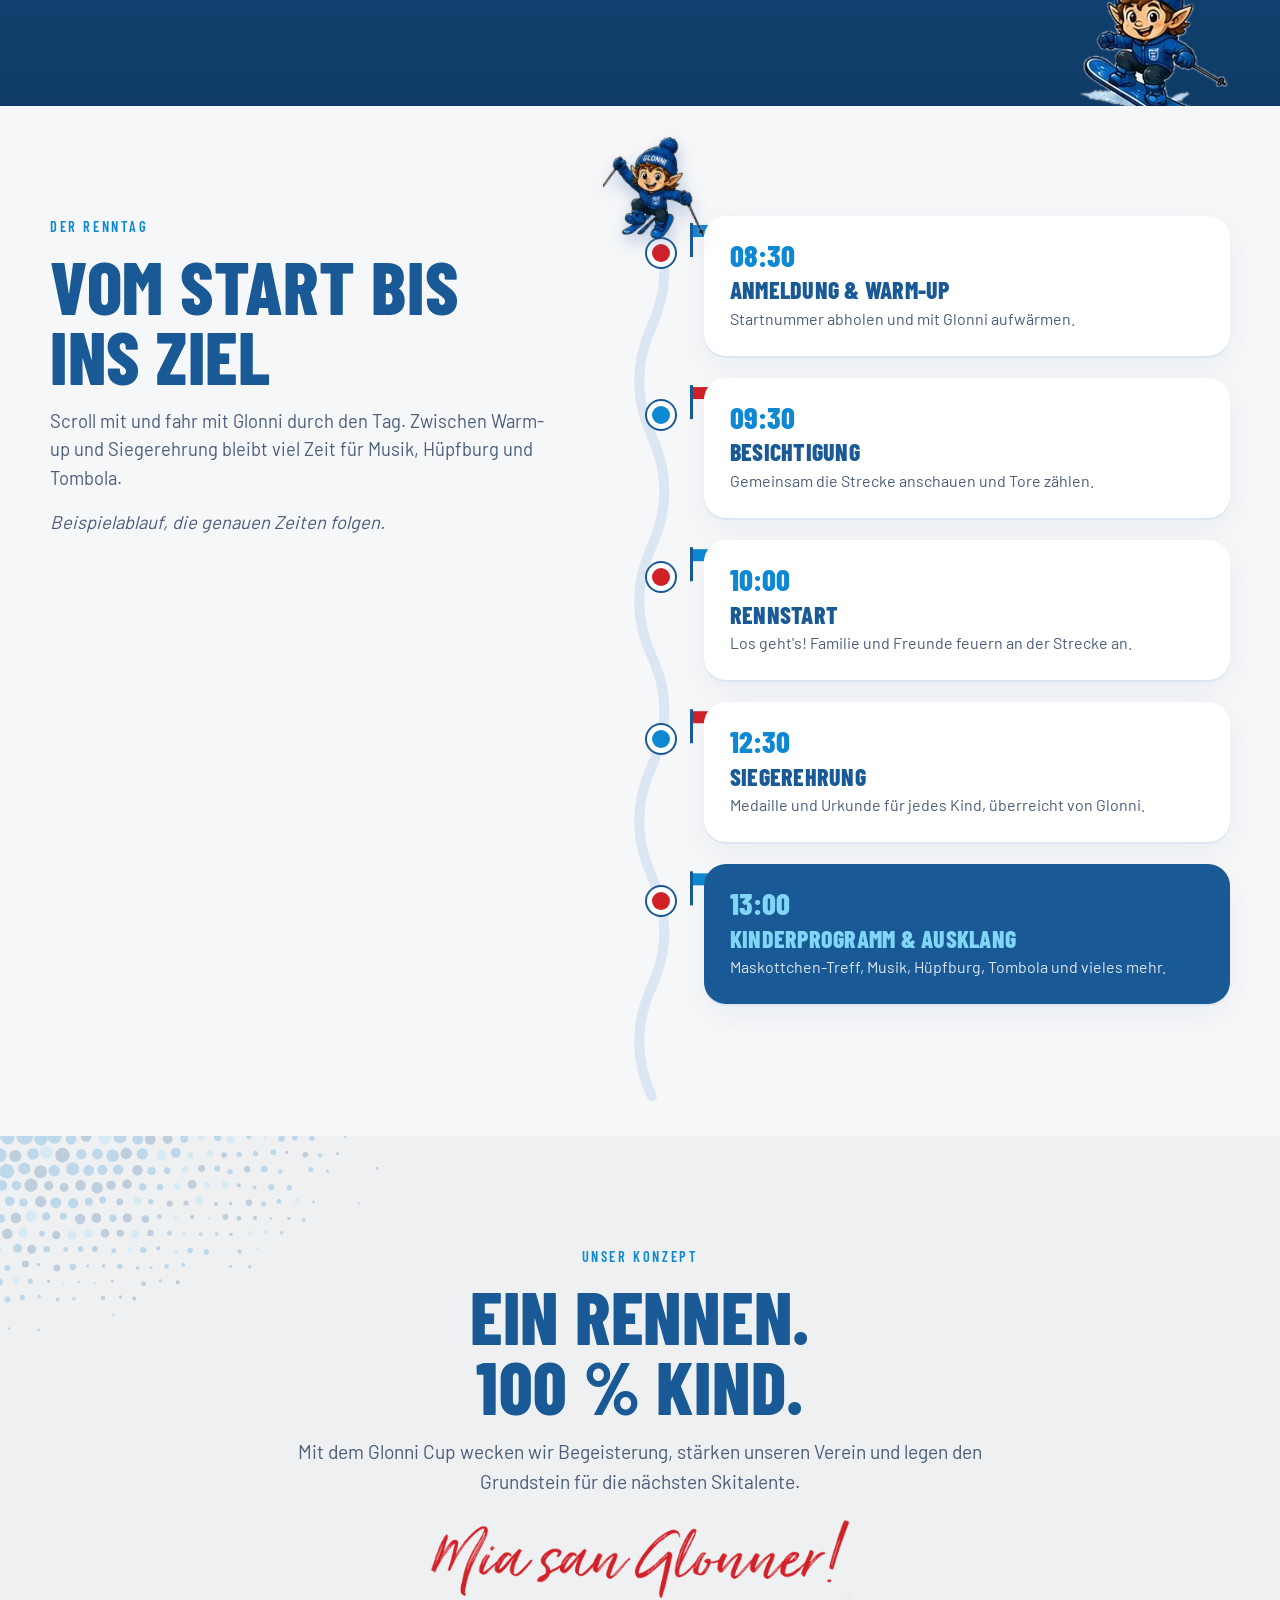
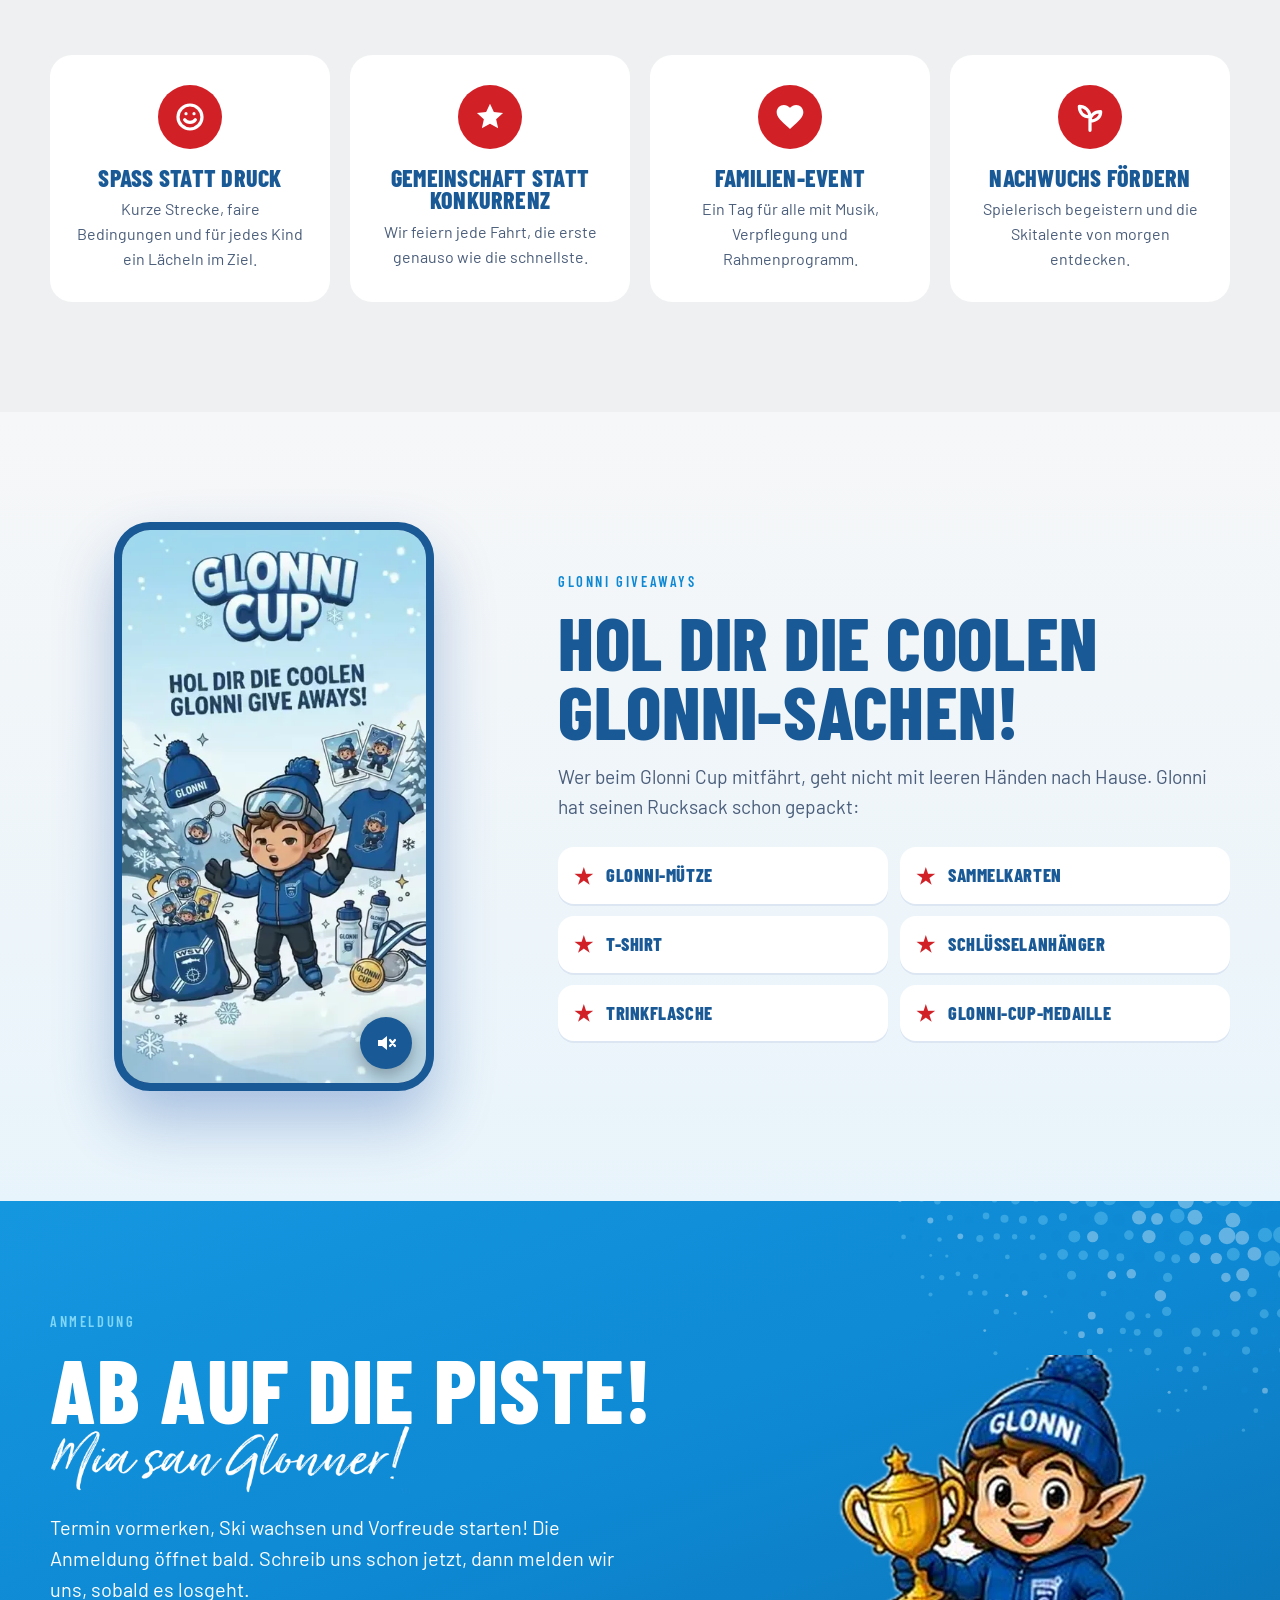
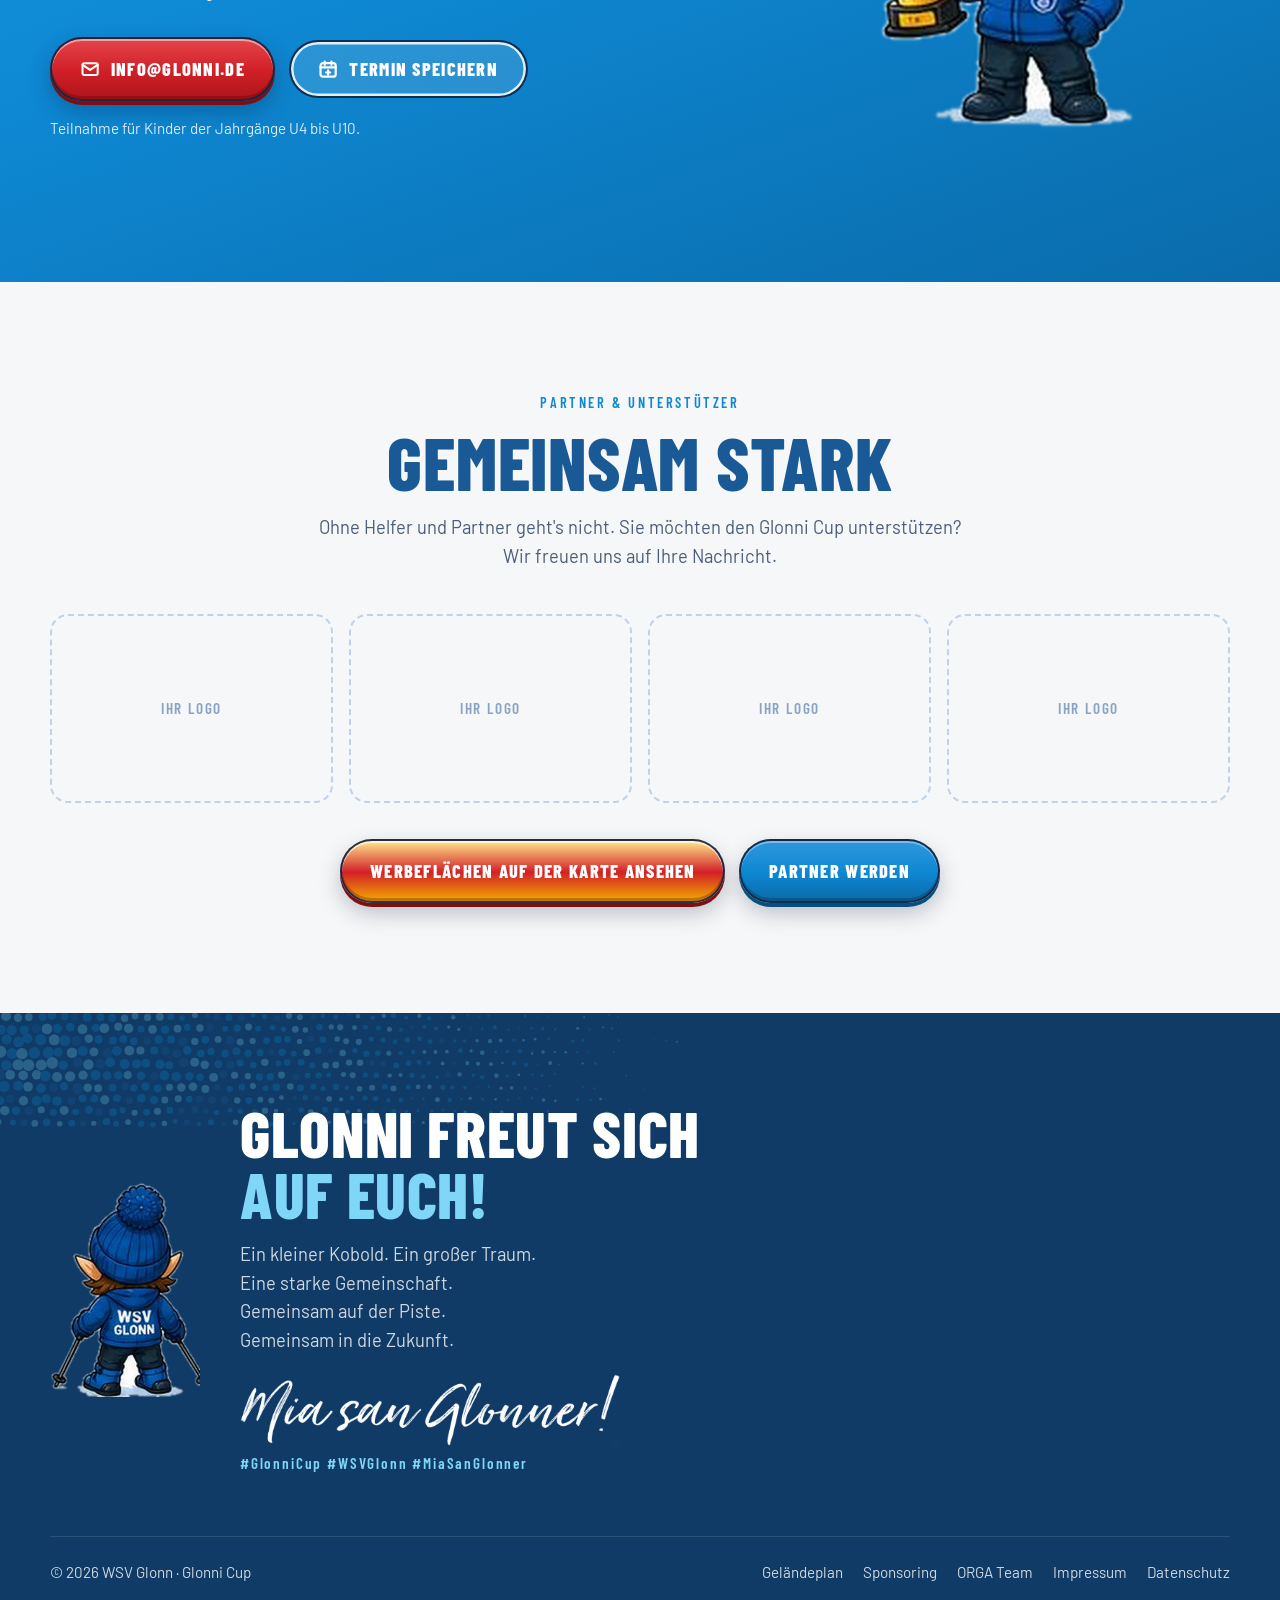
==== commit 6872f536: "Punktmuster in den Abschnitten wieder wie zuvor (ohne Ausblendung) Co-Authored-By: Claude Opus 5.5 <" ====
--- a/index.html
+++ b/index.html
@@ -276,7 +276,7 @@
 
 /* KONZEPT */
 .konzept{background:#EEF0F1;overflow:hidden}
-.konzept::before{-webkit-mask-image:linear-gradient(to bottom,transparent 0,transparent 12%,#000 55%);mask-image:linear-gradient(to bottom,transparent 0,transparent 12%,#000 55%);content:"";position:absolute;left:-40px;top:-30px;width:min(55vw,520px);aspect-ratio:520/360;background:url(media/halftone-blau.svg) no-repeat 0 0/contain;opacity:.22;pointer-events:none}
+.konzept::before{content:"";position:absolute;left:-40px;top:-30px;width:min(55vw,520px);aspect-ratio:520/360;background:url(media/halftone-blau.svg) no-repeat 0 0/contain;opacity:.22;pointer-events:none}
 .konzept .wrap{position:relative}
 .konzept .mia{display:block;width:min(80%,420px);margin:1.4rem auto 0}
 .konzept .center{text-align:center;max-width:760px;margin:0 auto}
@@ -305,7 +305,7 @@
 
 /* ANMELDUNG */
 .signup{background:linear-gradient(160deg,#1597E0 0%,var(--blue) 45%,#0A6BAA 100%);overflow:hidden;color:#fff;position:relative}
-.signup::before{-webkit-mask-image:linear-gradient(to bottom,transparent 0,transparent 12%,#000 55%);mask-image:linear-gradient(to bottom,transparent 0,transparent 12%,#000 55%);content:"";position:absolute;right:-60px;top:-40px;width:min(70vw,620px);aspect-ratio:520/360;background:url(media/halftone-hell.svg) no-repeat 100% 0/contain;opacity:.35;transform:scaleX(-1);pointer-events:none}
+.signup::before{content:"";position:absolute;right:-60px;top:-40px;width:min(70vw,620px);aspect-ratio:520/360;background:url(media/halftone-hell.svg) no-repeat 100% 0/contain;opacity:.35;transform:scaleX(-1);pointer-events:none}
 .signup .wrap{position:relative;z-index:1}
 .signup .btn-n{background:linear-gradient(180deg,#E5454B 0%,#D22027 52%,#AE151B 100%);box-shadow:inset 0 2px 0 rgba(255,255,255,.5),inset 0 -3px 0 rgba(90,0,0,.3),0 4px 0 #7E0E12,0 10px 22px rgba(4,22,56,.3)}
 .signup .btn-o-n{color:#fff;background:rgba(255,255,255,.12);box-shadow:inset 0 0 0 2.5px rgba(255,255,255,.85)}
@@ -333,7 +333,7 @@
 
 /* FOOTER */
 footer{background:var(--deep);color:#fff;padding:90px 0 40px;position:relative;overflow:hidden}
-footer::before{-webkit-mask-image:linear-gradient(to bottom,transparent 0,transparent 12%,#000 55%);mask-image:linear-gradient(to bottom,transparent 0,transparent 12%,#000 55%);content:"";position:absolute;left:-30px;top:-20px;width:min(70vw,760px);aspect-ratio:900/160;background:url(media/halftone-band.svg) no-repeat 0 0/contain;opacity:.25;pointer-events:none}
+footer::before{content:"";position:absolute;left:-30px;top:-20px;width:min(70vw,760px);aspect-ratio:900/160;background:url(media/halftone-band.svg) no-repeat 0 0/contain;opacity:.25;pointer-events:none}
 footer .wrap{position:relative}
 footer .mia{width:min(100%,380px);margin-top:1.2rem}
 footer .tags{margin-top:.4rem;font-family:var(--display);font-weight:600;letter-spacing:.12em;color:var(--hl);font-size:.95rem}
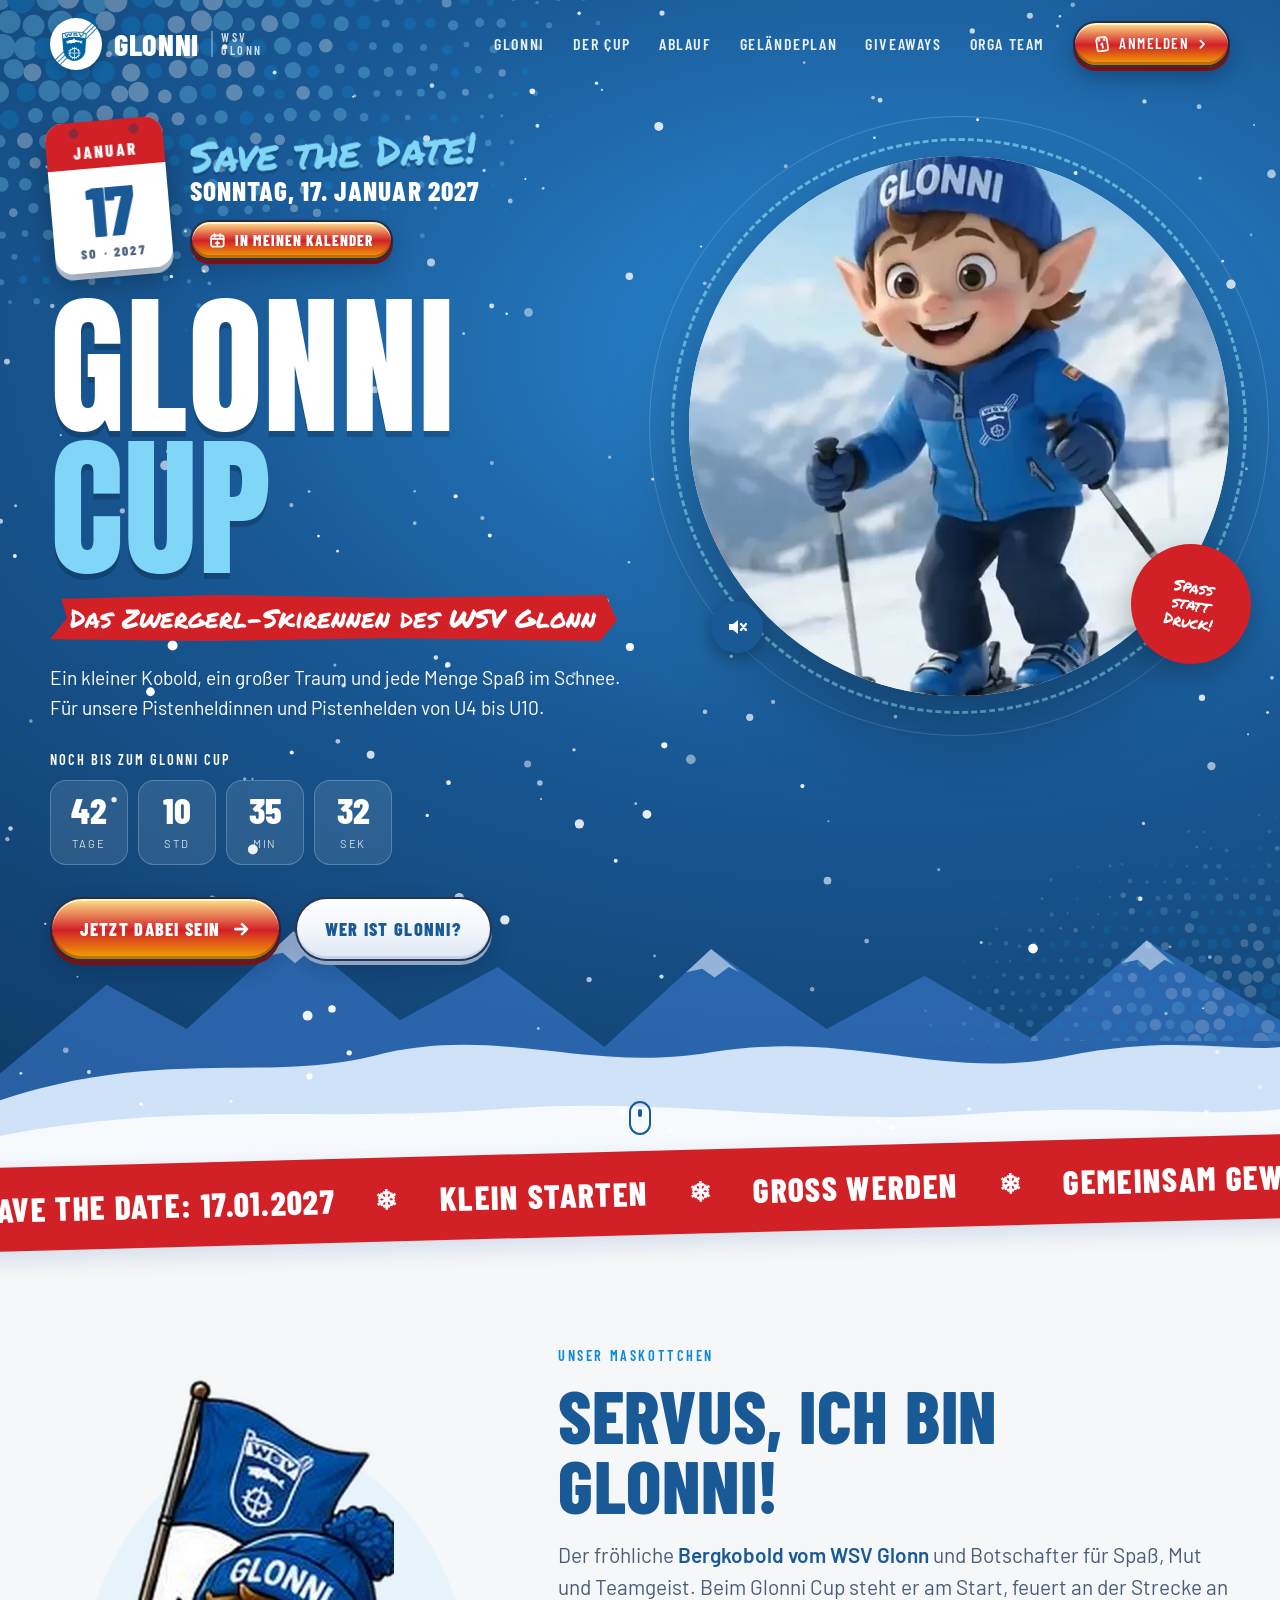
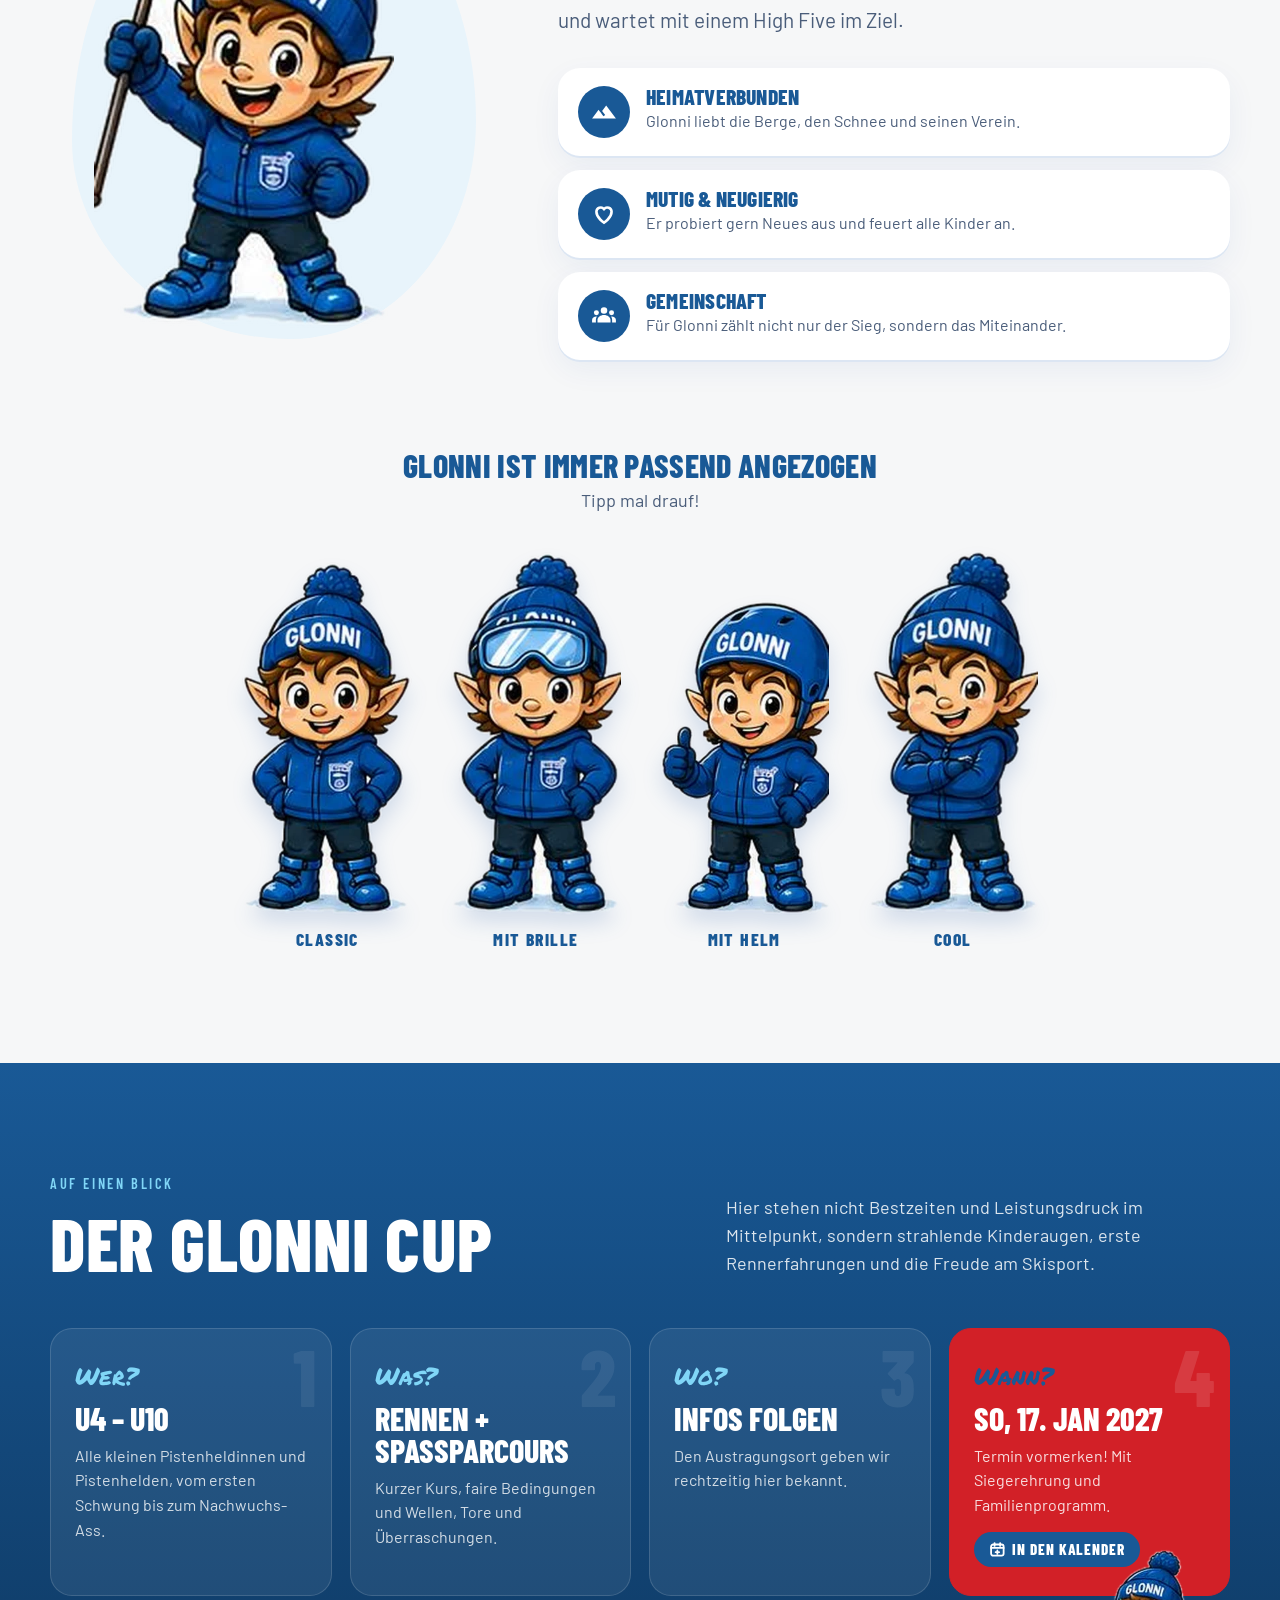
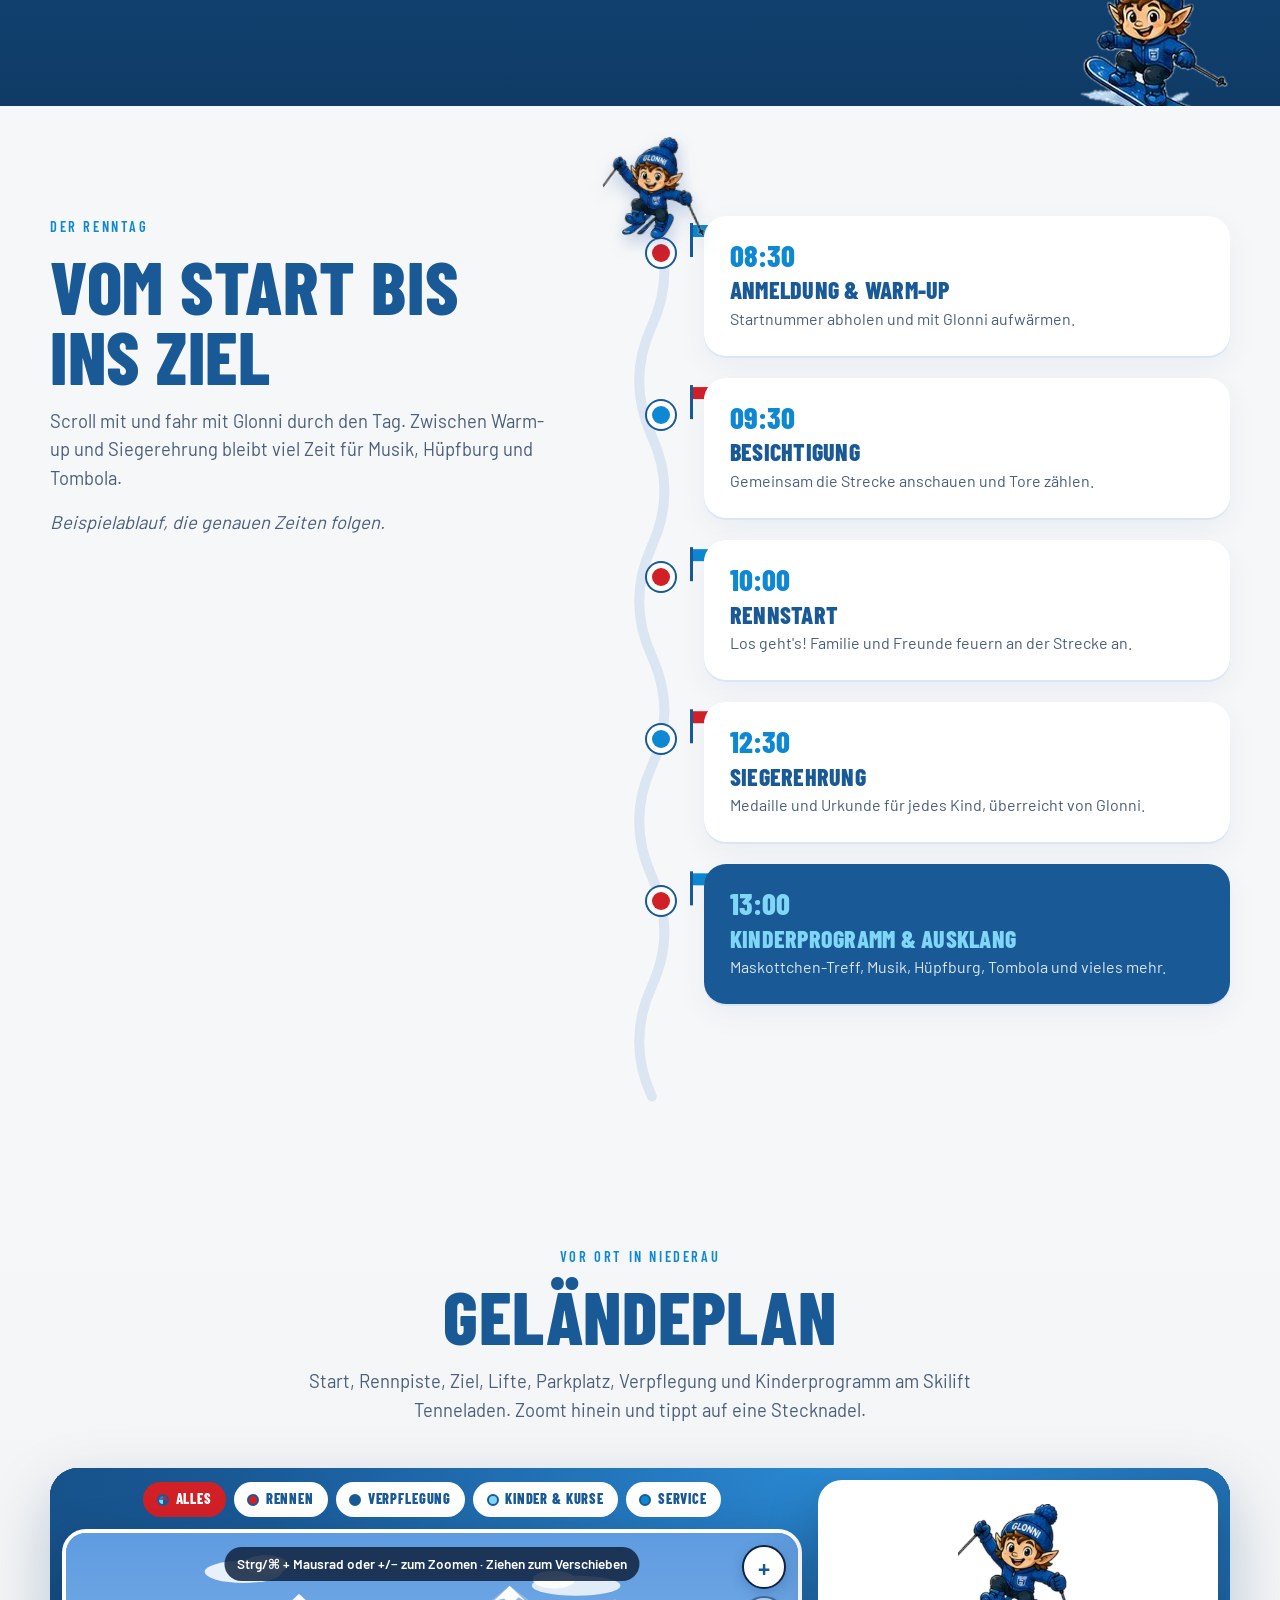
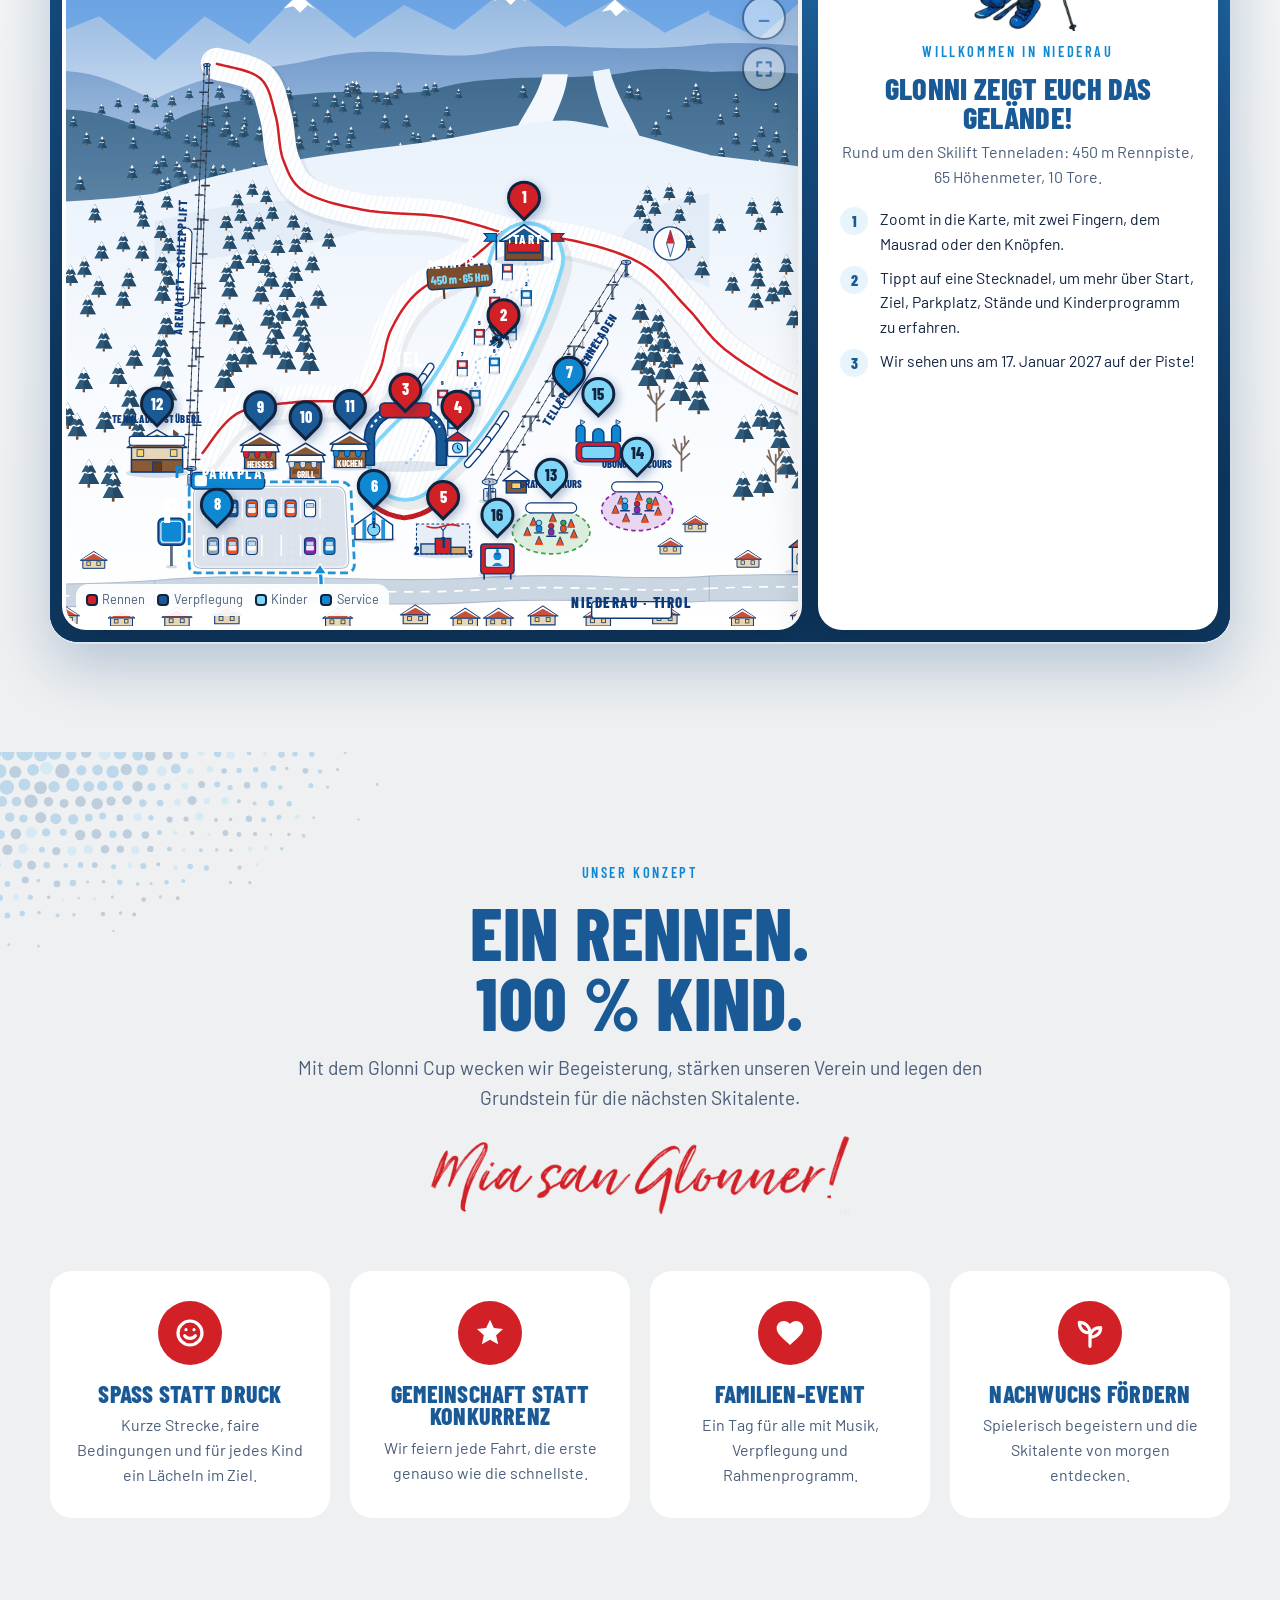
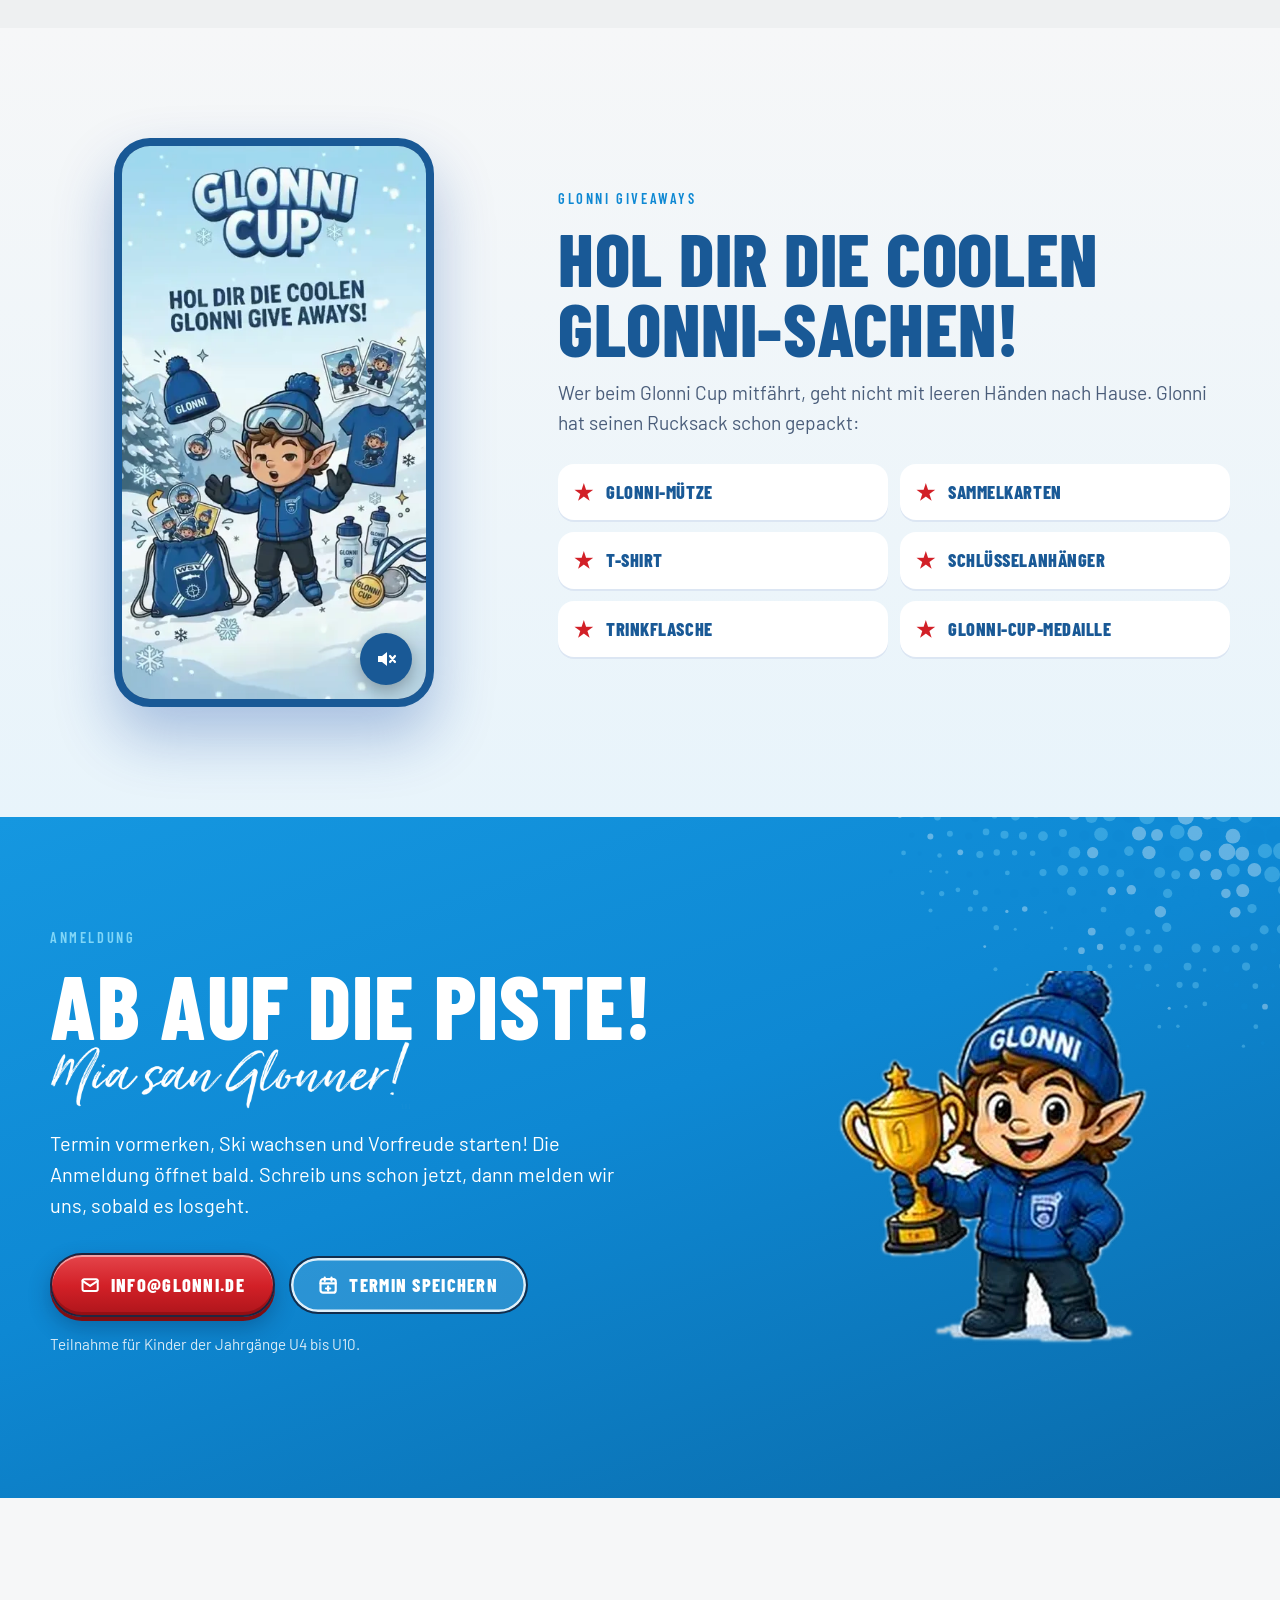
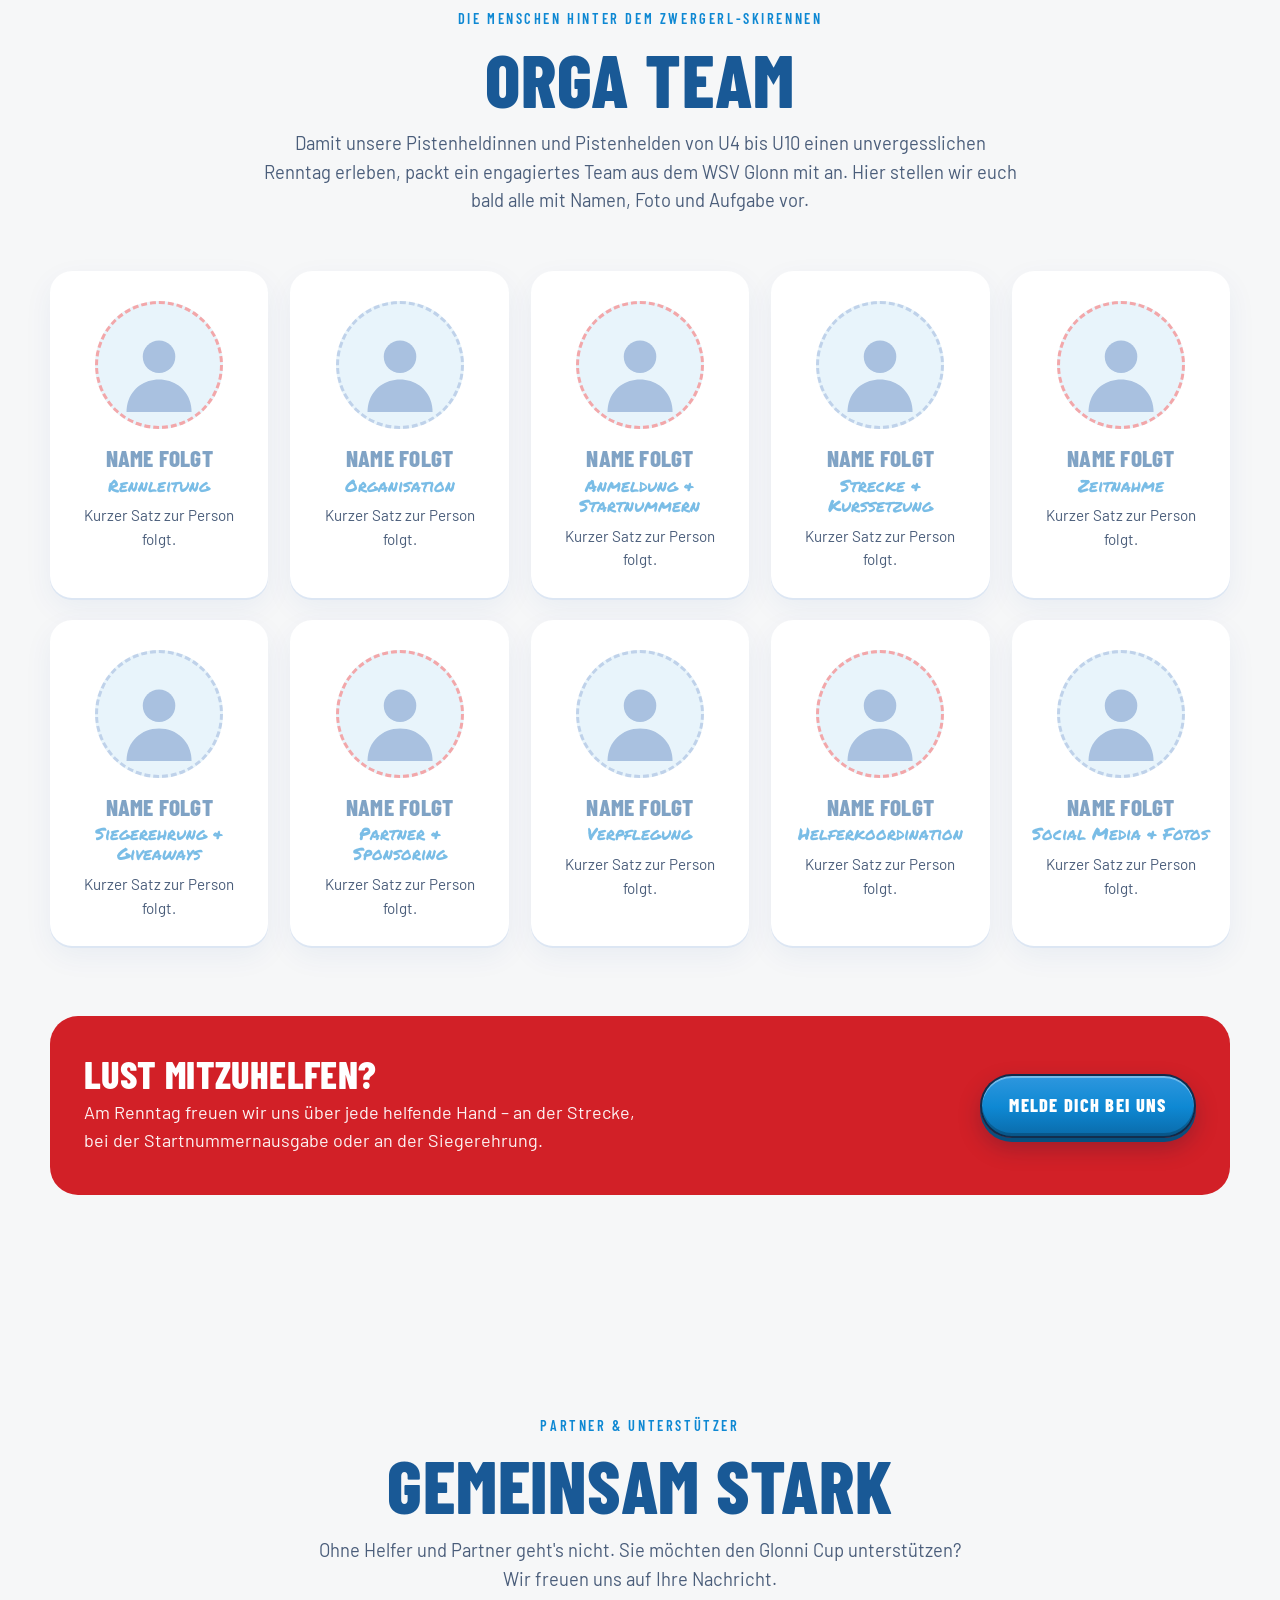
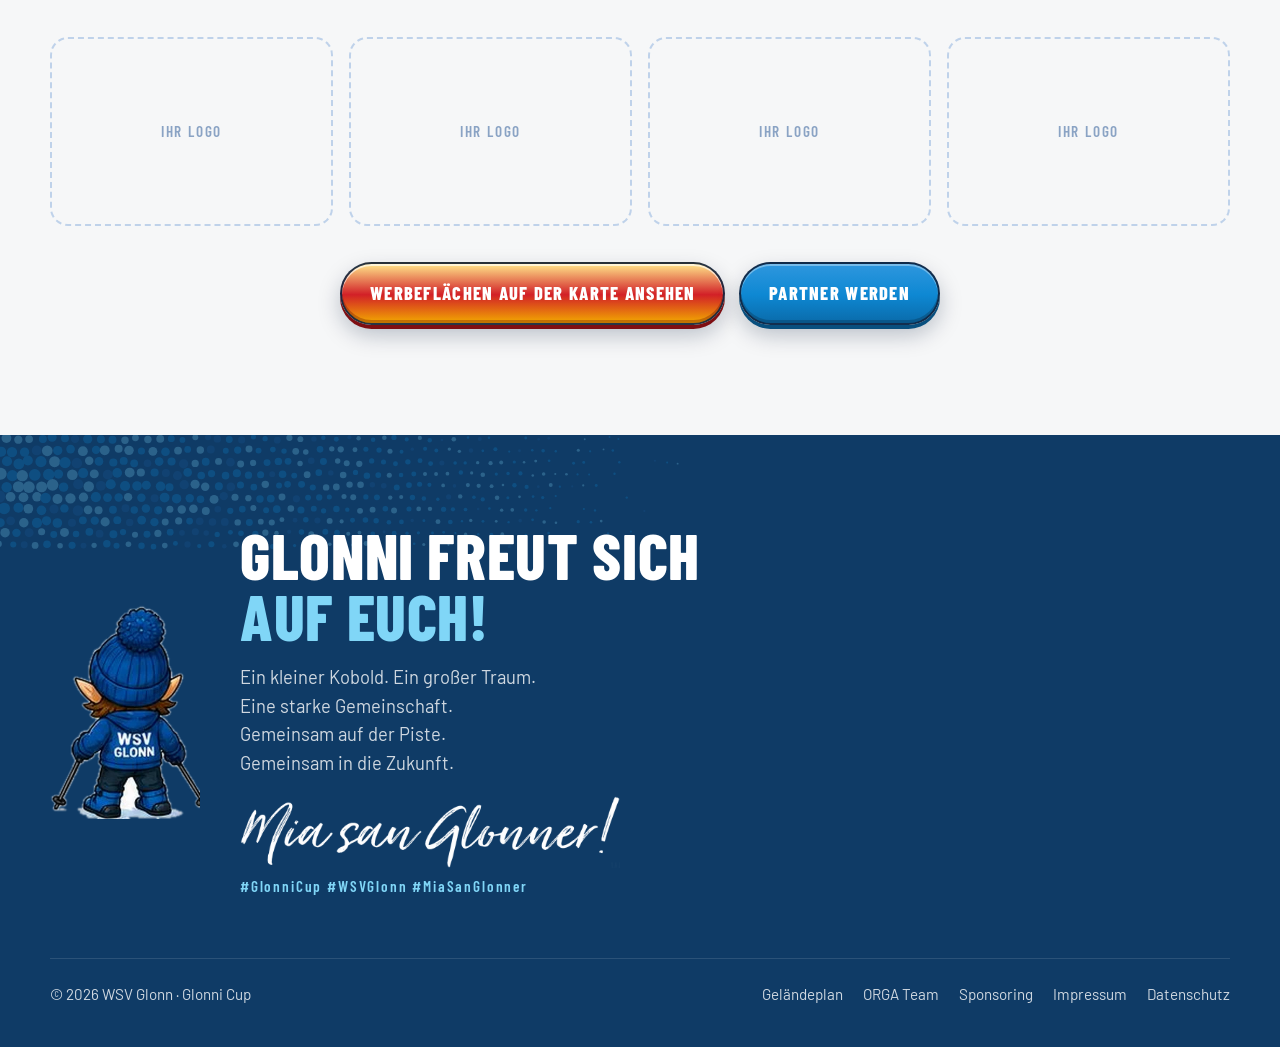
==== commit b322f013: "Geländeplan und ORGA Team als Abschnitte der Startseite, Sponsoring nur noch im Footer - Geländeplan" ====
--- a/index.html
+++ b/index.html
@@ -422,6 +422,35 @@
 .uc-tape span{background:var(--red);padding:2px 10px;color:#fff}
 @media (max-width:600px){.uc-tape{right:-88px;bottom:30px;font-size:.78rem;width:300px}}
 
+
+/* GELÄNDEPLAN (eingebettet) */
+.plan{background:linear-gradient(180deg,var(--snow),#EEF0F1)}
+.plan .center{text-align:center;max-width:760px;margin:0 auto}
+.plan .center p{color:var(--muted);font-size:1.15rem;margin-top:1rem}
+.planframe{margin-top:44px;border-radius:28px;overflow:hidden;background:var(--deep);box-shadow:0 2px 0 #DCE6F3,0 24px 60px rgba(13,59,122,.25);height:min(86vh,820px);height:min(86svh,820px)}
+.planframe iframe{display:block;width:100%;height:100%;border:0}
+@media (max-width:760px){.planframe{width:calc(100% + 24px);margin-left:-12px;border-radius:20px;height:76svh;margin-top:30px}}
+
+/* ORGA TEAM */
+.team{background:var(--snow)}
+.team .center{text-align:center;max-width:760px;margin:0 auto}
+.team .center p{color:var(--muted);font-size:1.15rem;margin-top:1rem}
+.members{display:grid;grid-template-columns:repeat(auto-fill,minmax(210px,1fr));gap:22px;margin-top:56px}
+.member{background:#fff;border-radius:var(--r,22px);padding:30px 20px 26px;text-align:center;box-shadow:0 2px 0 #DCE6F3,0 10px 30px rgba(13,71,161,.06);transition:transform .3s cubic-bezier(.3,1.5,.5,1)}
+.member:hover{transform:translateY(-8px) rotate(-.6deg)}
+.avatar{width:128px;height:128px;margin:0 auto 18px;border-radius:50%;background:var(--ice);border:3px dashed #BFD2EA;display:grid;place-items:center;overflow:hidden;position:relative}
+.avatar svg{width:64%;height:64%;color:#A9C1E0;margin-top:14%}
+.avatar img{position:absolute;inset:0;width:100%;height:100%;object-fit:cover}
+.member:nth-child(odd) .avatar{border-color:#F2A7AA}
+.member h3{font-size:1.45rem}
+.member .role{font-family:var(--brush);color:var(--blue);font-size:1.05rem;margin-top:.35rem;line-height:1.2}
+.member p{color:var(--muted);font-size:.95rem;margin-top:.6rem}
+.member.ph h3,.member.ph .role{opacity:.55}
+.join{margin-top:70px;background:var(--red);color:#fff;border-radius:28px;padding:40px 34px;display:flex;align-items:center;justify-content:space-between;gap:24px;flex-wrap:wrap;transform:rotate(-.6deg)}
+.join h3{font-size:clamp(1.8rem,4vw,2.4rem);color:#fff}
+.join p{color:#fff;opacity:.95;margin-top:.4rem;max-width:32em}
+@media (max-width:640px){.join{text-align:center;justify-content:center}}
+
 /* ===== Einheitlicher Button-Stil (wie „Anmelden“) ===== */
 .btn{position:relative;overflow:hidden;isolation:isolate;border:2px solid rgba(16,35,63,.9);letter-spacing:.07em}
 .btn::after{content:"";position:absolute;top:-20%;bottom:-20%;left:-60%;width:45%;z-index:-1;pointer-events:none;
@@ -455,10 +484,9 @@
       <li><a href="#glonni">Glonni</a></li>
       <li><a href="#cup">Der Cup</a></li>
       <li><a href="#ablauf">Ablauf</a></li>
+      <li><a href="#gelaendeplan">Geländeplan</a></li>
       <li><a href="#giveaways">Giveaways</a></li>
-      <li><a href="karte.html">Geländeplan</a></li>
-      <li><a href="gelaende.html">Sponsoring</a></li>
-      <li><a href="orga-team.html">ORGA Team</a></li>
+      <li><a href="#orga-team">ORGA Team</a></li>
       <li><a class="btn signbtn" href="#anmeldung"><svg class="ic" viewBox="0 0 24 24" fill="none" stroke="currentColor" stroke-width="2.2" stroke-linecap="round" stroke-linejoin="round" aria-hidden="true"><path d="M7 3h10l2 3v13a2 2 0 0 1-2 2H7a2 2 0 0 1-2-2V6z"/><circle cx="8.5" cy="6.5" r=".6" fill="currentColor"/><circle cx="15.5" cy="6.5" r=".6" fill="currentColor"/><path d="M10.5 12.5l1.8-1.5V17"/></svg><span>Anmelden</span><svg class="ch" viewBox="0 0 24 24" fill="none" stroke="currentColor" stroke-width="3" stroke-linecap="round" stroke-linejoin="round" aria-hidden="true"><path d="M9 6l6 6-6 6"/></svg></a></li>
     </ul>
     <div class="mob">
@@ -473,11 +501,10 @@
     <a href="#glonni">Glonni</a>
     <a href="#cup">Der Cup</a>
     <a href="#ablauf">Ablauf</a>
+    <a href="#gelaendeplan">Geländeplan</a>
     <a href="#giveaways">Giveaways</a>
+    <a href="#orga-team">ORGA Team</a>
     <a href="#partner">Partner</a>
-    <a href="karte.html">Geländeplan</a>
-    <a href="gelaende.html">Sponsoring</a>
-    <a href="orga-team.html">ORGA Team</a>
     <a class="btn btn-y" href="#anmeldung">Jetzt anmelden</a>
   </div>
   <img class="mglonni" src="[data-uri]" alt="" aria-hidden="true">
@@ -594,6 +621,19 @@
         <div class="step rv"><time>12:30</time><h3>Siegerehrung</h3><p>Medaille und Urkunde für jedes Kind, überreicht von Glonni.</p></div>
         <div class="step finish rv"><time>13:00</time><h3>Kinderprogramm & Ausklang</h3><p>Maskottchen-Treff, Musik, Hüpfburg, Tombola und vieles mehr.</p></div>
       </div>
+    </div>
+  </div>
+</section>
+
+<section class="plan" id="gelaendeplan">
+  <div class="wrap">
+    <div class="center">
+      <span class="kicker rv">Vor Ort in Niederau</span>
+      <h2 class="rv d1">Geländeplan</h2>
+      <p class="rv d2">Start, Rennpiste, Ziel, Lifte, Parkplatz, Verpflegung und Kinderprogramm am Skilift Tenneladen. Zoomt hinein und tippt auf eine Stecknadel.</p>
+    </div>
+    <div class="planframe rv d2">
+      <iframe src="karte.html?embed=1" title="Geländeplan Glonni Cup 2027 am Skilift Tenneladen" loading="lazy"></iframe>
     </div>
   </div>
 </section>
@@ -658,6 +698,43 @@
   </div>
 </section>
 
+<section class="team" id="orga-team">
+  <div class="wrap">
+    <div class="center">
+      <span class="kicker rv">Die Menschen hinter dem Zwergerl-Skirennen</span>
+      <h2 class="rv d1">ORGA Team</h2>
+      <p class="rv d2">Damit unsere Pistenheldinnen und Pistenhelden von U4 bis U10 einen unvergesslichen Renntag erleben, packt ein engagiertes Team aus dem WSV Glonn mit an. Hier stellen wir euch bald alle mit Namen, Foto und Aufgabe vor.</p>
+    </div>
+
+    <!--
+      Pro Person eine <article class="member">-Karte ausfüllen:
+        - Foto: im .avatar das <svg> durch <img src="media/NAME.jpg" alt="NAME"> ersetzen
+        - Name in <h3>, Aufgabe in .role, kurzer Satz in <p>
+        - Wenn die Karte ausgefüllt ist, die Klasse "ph" entfernen.
+    -->
+    <div class="members">
+      <article class="member ph rv"><div class="avatar"><svg viewBox="0 0 24 24" fill="currentColor" aria-hidden="true"><circle cx="12" cy="7" r="5"/><path d="M2 24c0-6 4.5-10 10-10s10 4 10 10z"/></svg></div><h3>Name folgt</h3><div class="role">Rennleitung</div><p>Kurzer Satz zur Person folgt.</p></article>
+      <article class="member ph rv d1"><div class="avatar"><svg viewBox="0 0 24 24" fill="currentColor" aria-hidden="true"><circle cx="12" cy="7" r="5"/><path d="M2 24c0-6 4.5-10 10-10s10 4 10 10z"/></svg></div><h3>Name folgt</h3><div class="role">Organisation</div><p>Kurzer Satz zur Person folgt.</p></article>
+      <article class="member ph rv d2"><div class="avatar"><svg viewBox="0 0 24 24" fill="currentColor" aria-hidden="true"><circle cx="12" cy="7" r="5"/><path d="M2 24c0-6 4.5-10 10-10s10 4 10 10z"/></svg></div><h3>Name folgt</h3><div class="role">Anmeldung &amp; Startnummern</div><p>Kurzer Satz zur Person folgt.</p></article>
+      <article class="member ph rv d3"><div class="avatar"><svg viewBox="0 0 24 24" fill="currentColor" aria-hidden="true"><circle cx="12" cy="7" r="5"/><path d="M2 24c0-6 4.5-10 10-10s10 4 10 10z"/></svg></div><h3>Name folgt</h3><div class="role">Strecke &amp; Kurssetzung</div><p>Kurzer Satz zur Person folgt.</p></article>
+      <article class="member ph rv"><div class="avatar"><svg viewBox="0 0 24 24" fill="currentColor" aria-hidden="true"><circle cx="12" cy="7" r="5"/><path d="M2 24c0-6 4.5-10 10-10s10 4 10 10z"/></svg></div><h3>Name folgt</h3><div class="role">Zeitnahme</div><p>Kurzer Satz zur Person folgt.</p></article>
+      <article class="member ph rv d1"><div class="avatar"><svg viewBox="0 0 24 24" fill="currentColor" aria-hidden="true"><circle cx="12" cy="7" r="5"/><path d="M2 24c0-6 4.5-10 10-10s10 4 10 10z"/></svg></div><h3>Name folgt</h3><div class="role">Siegerehrung &amp; Giveaways</div><p>Kurzer Satz zur Person folgt.</p></article>
+      <article class="member ph rv d2"><div class="avatar"><svg viewBox="0 0 24 24" fill="currentColor" aria-hidden="true"><circle cx="12" cy="7" r="5"/><path d="M2 24c0-6 4.5-10 10-10s10 4 10 10z"/></svg></div><h3>Name folgt</h3><div class="role">Partner &amp; Sponsoring</div><p>Kurzer Satz zur Person folgt.</p></article>
+      <article class="member ph rv d3"><div class="avatar"><svg viewBox="0 0 24 24" fill="currentColor" aria-hidden="true"><circle cx="12" cy="7" r="5"/><path d="M2 24c0-6 4.5-10 10-10s10 4 10 10z"/></svg></div><h3>Name folgt</h3><div class="role">Verpflegung</div><p>Kurzer Satz zur Person folgt.</p></article>
+      <article class="member ph rv"><div class="avatar"><svg viewBox="0 0 24 24" fill="currentColor" aria-hidden="true"><circle cx="12" cy="7" r="5"/><path d="M2 24c0-6 4.5-10 10-10s10 4 10 10z"/></svg></div><h3>Name folgt</h3><div class="role">Helferkoordination</div><p>Kurzer Satz zur Person folgt.</p></article>
+      <article class="member ph rv d1"><div class="avatar"><svg viewBox="0 0 24 24" fill="currentColor" aria-hidden="true"><circle cx="12" cy="7" r="5"/><path d="M2 24c0-6 4.5-10 10-10s10 4 10 10z"/></svg></div><h3>Name folgt</h3><div class="role">Social Media &amp; Fotos</div><p>Kurzer Satz zur Person folgt.</p></article>
+    </div>
+
+    <div class="join rv">
+      <div>
+        <h3>Lust mitzuhelfen?</h3>
+        <p>Am Renntag freuen wir uns über jede helfende Hand – an der Strecke, bei der Startnummernausgabe oder an der Siegerehrung.</p>
+      </div>
+      <a class="btn btn-n" href="mailto:info@glonni.de?subject=Helfen%20beim%20Glonni%20Cup">Melde dich bei uns</a>
+    </div>
+  </div>
+</section>
+
 <section class="partner" id="partner">
   <div class="wrap">
     <div class="center">
@@ -686,7 +763,7 @@
     <div class="meta">
       <span>© <span id="yr">2026</span> WSV Glonn · Glonni Cup</span>
       <!-- TODO: Impressum & Datenschutz verlinken -->
-      <span><a href="karte.html">Geländeplan</a><a href="gelaende.html">Sponsoring</a><a href="orga-team.html">ORGA Team</a><a href="impressum.html">Impressum</a><a href="datenschutz.html">Datenschutz</a></span>
+      <span><a href="#gelaendeplan">Geländeplan</a><a href="#orga-team">ORGA Team</a><a href="gelaende.html">Sponsoring</a><a href="impressum.html">Impressum</a><a href="datenschutz.html">Datenschutz</a></span>
     </div>
   </div>
 </footer>
@@ -712,8 +789,11 @@
 
   // Beim Öffnen immer ganz oben starten (kein gemerkter Scroll-Stand, kein Sprung zu #anker)
   if('scrollRestoration' in history) history.scrollRestoration='manual';
+  // Ausnahme: Links von anderen Seiten auf einen Abschnitt (z. B. index.html#orga-team)
+  var jump=null; try{ if(location.hash.length>1) jump=document.getElementById(decodeURIComponent(location.hash.slice(1))); }catch(e){}
   function toTop(){
     if(location.hash) history.replaceState(null,'',location.pathname+location.search);
+    if(jump){ var y=jump.getBoundingClientRect().top+window.pageYOffset-70; window.scrollTo({top:y,left:0,behavior:'instant'}); return; }
     window.scrollTo({top:0,left:0,behavior:'instant'});
   }
   toTop();
